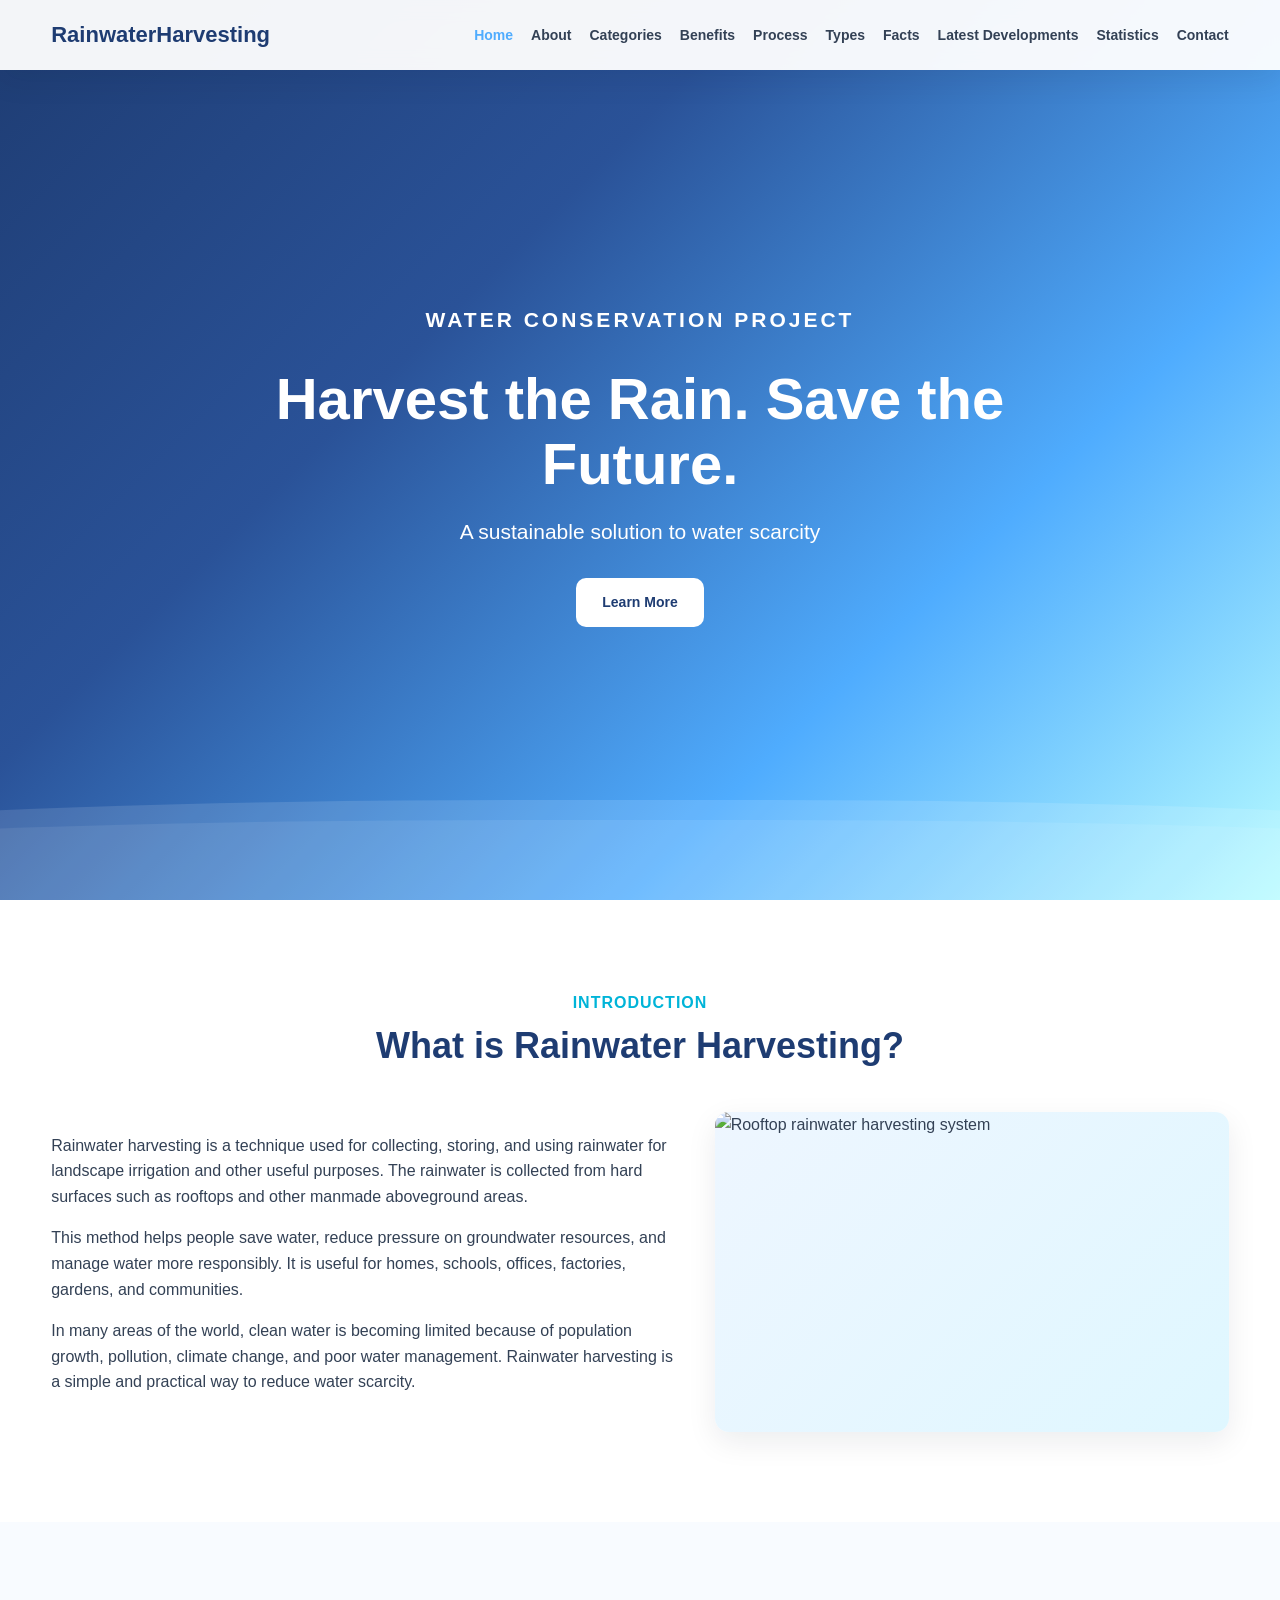
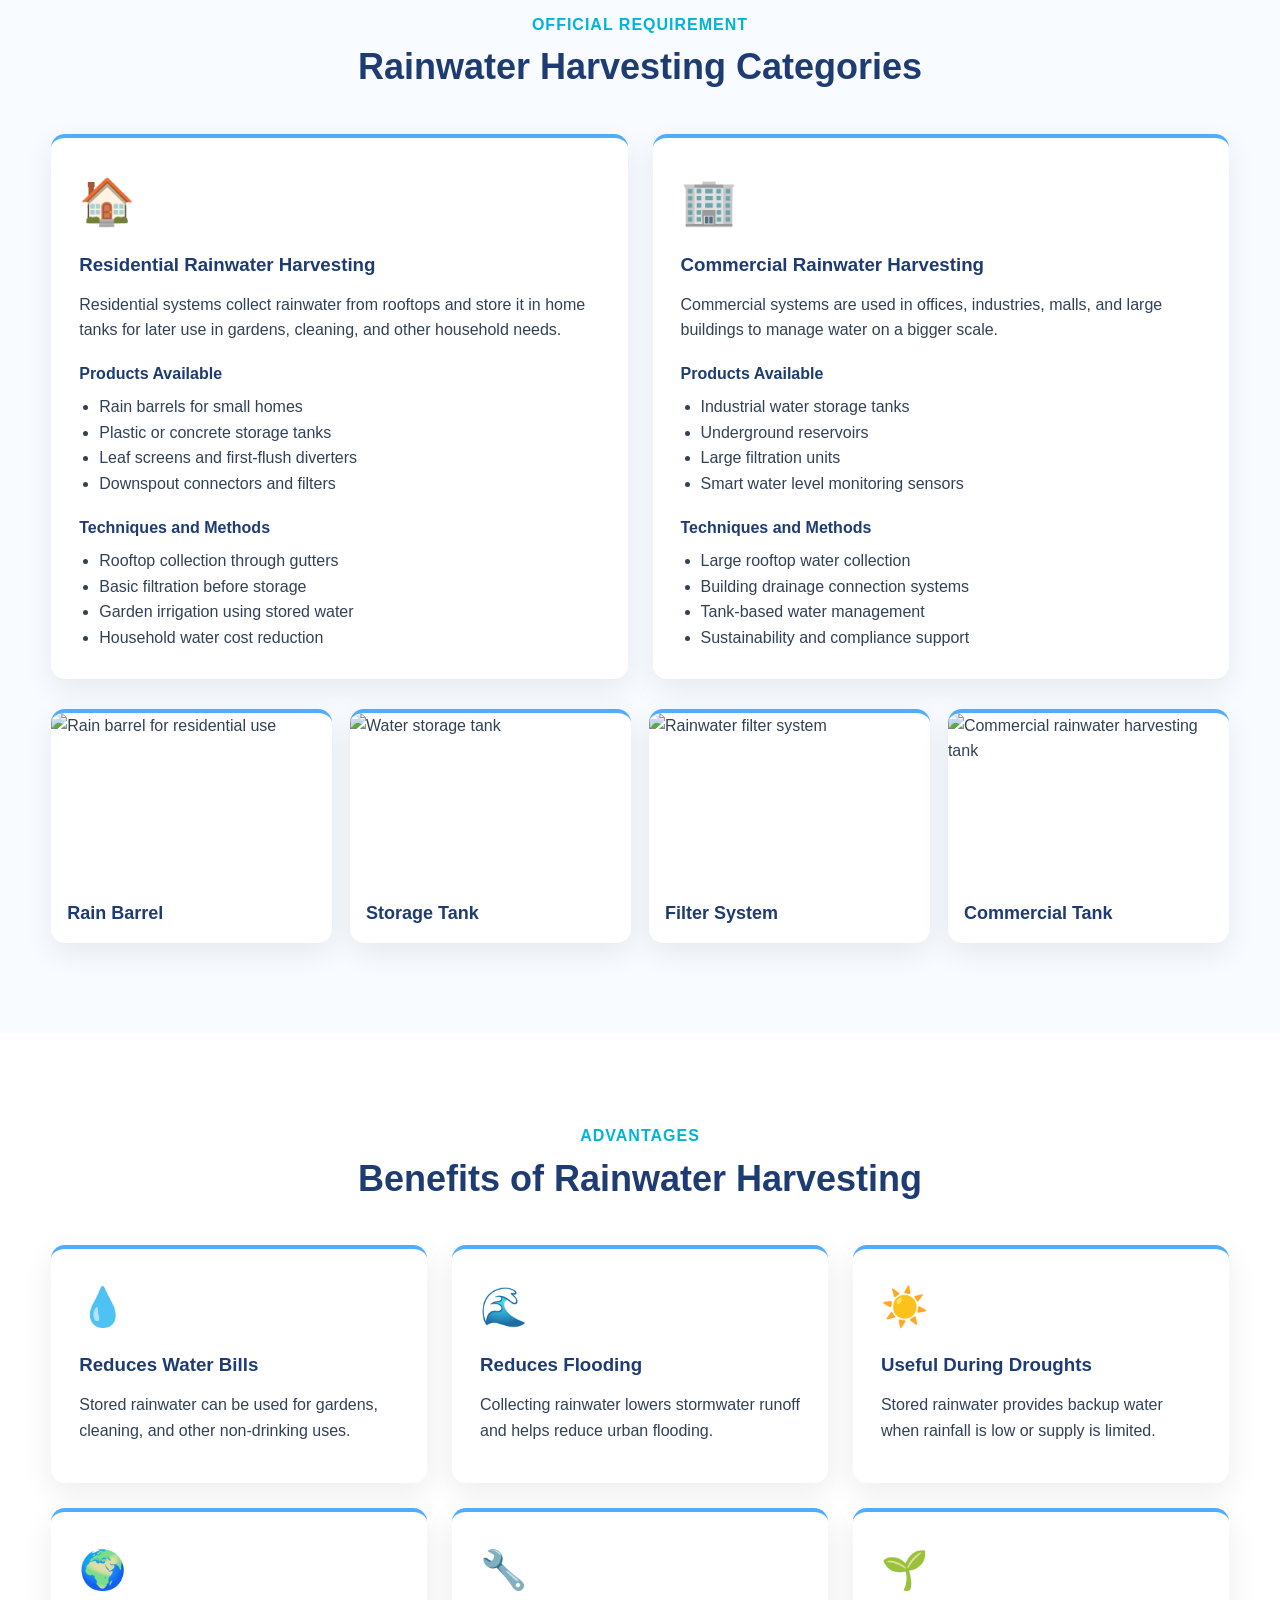
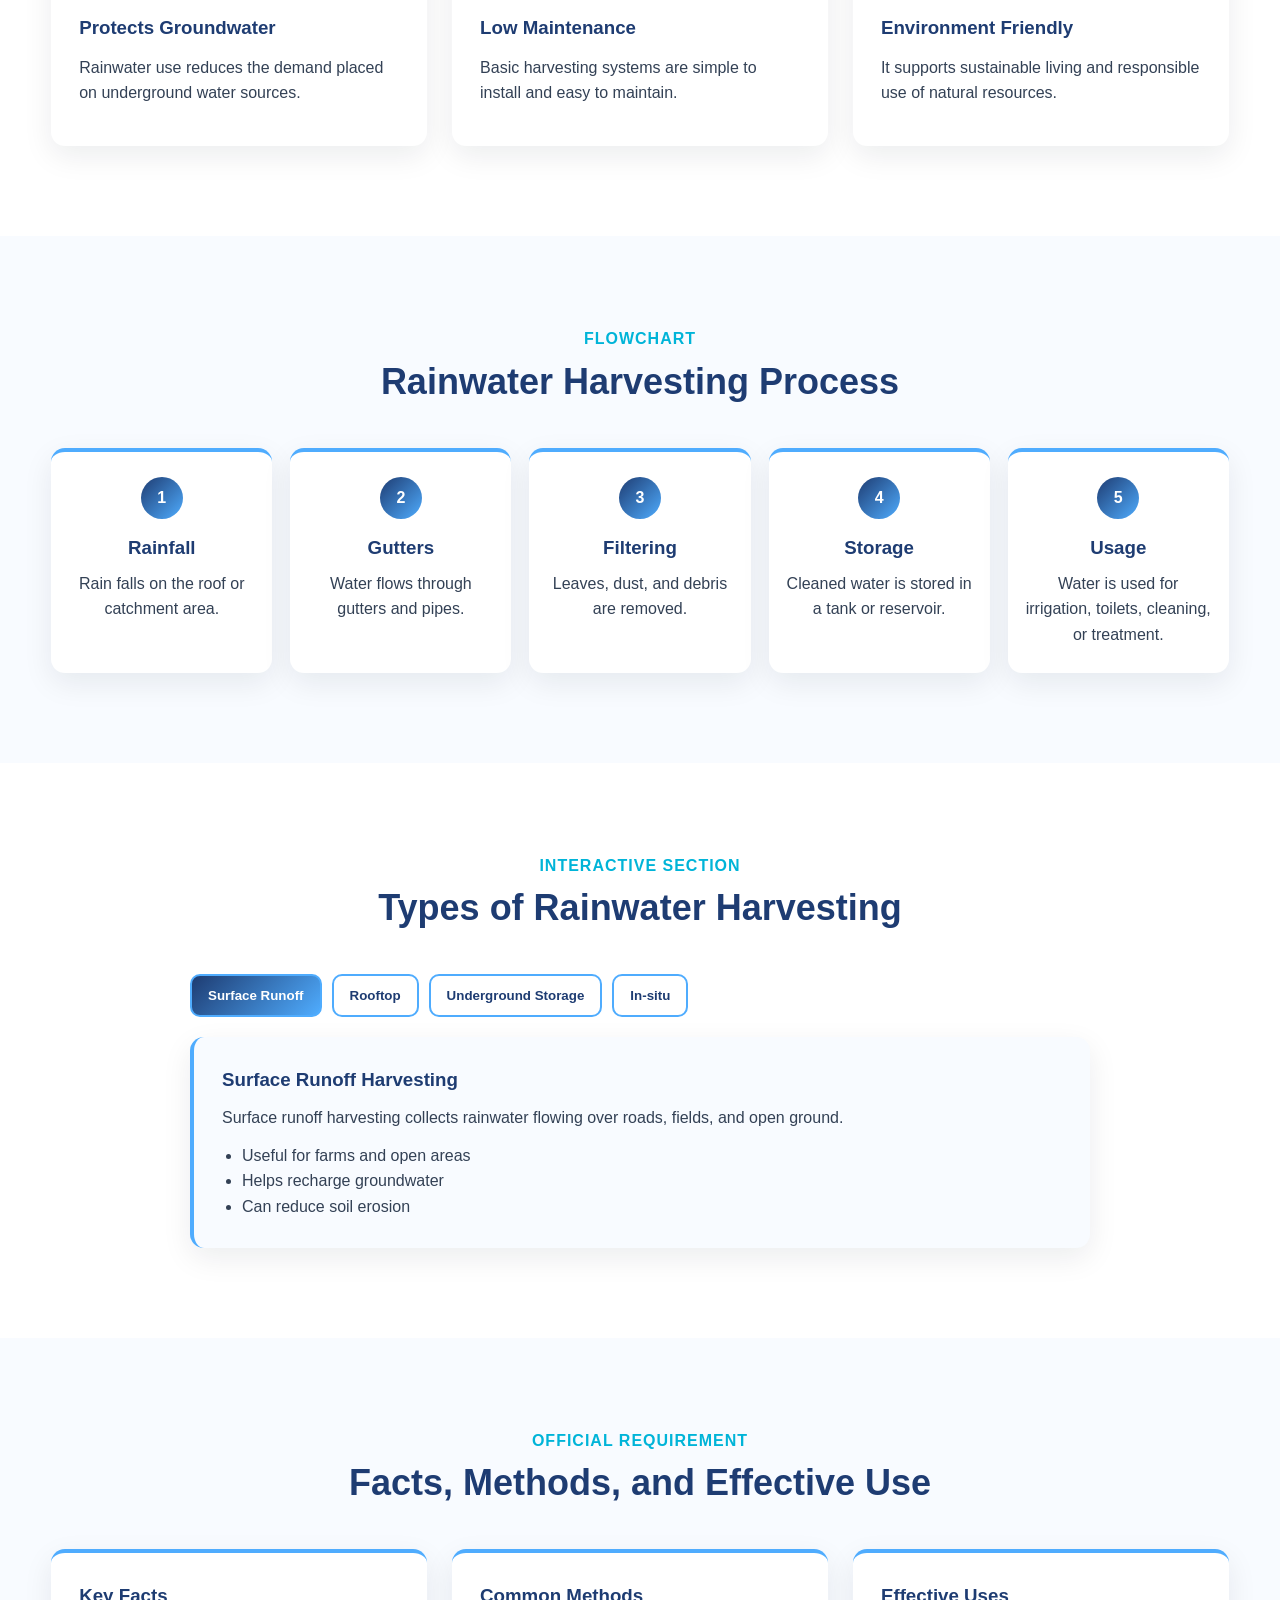
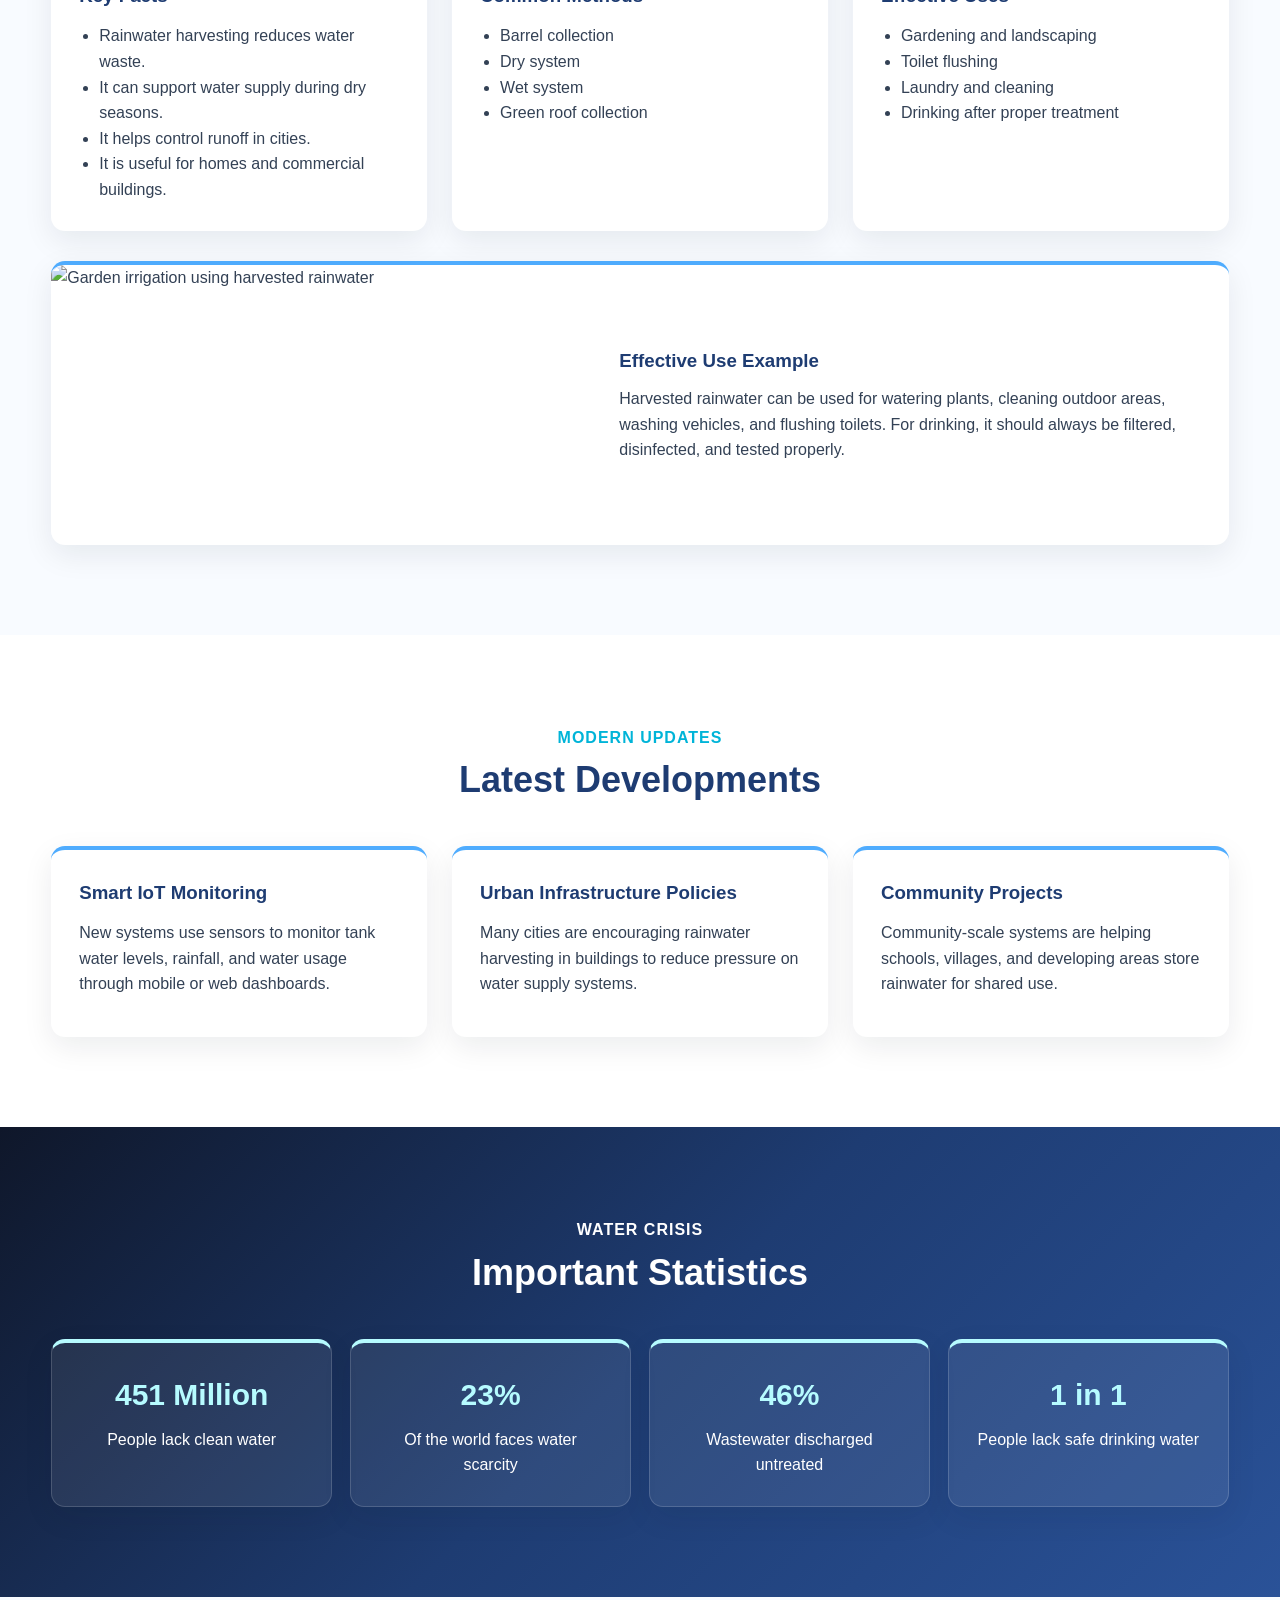
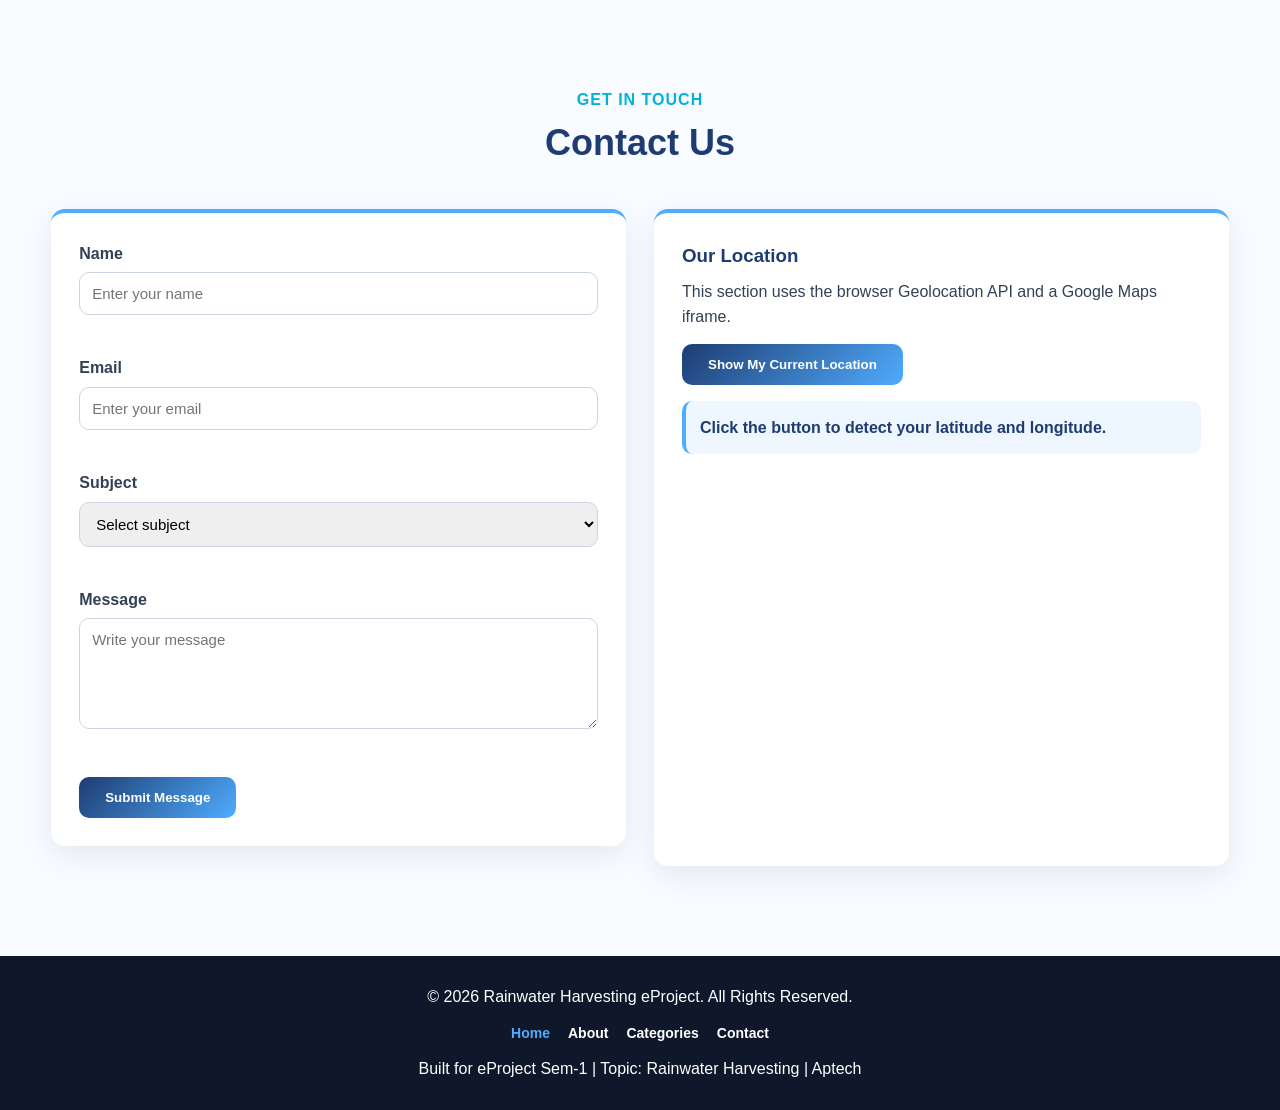
==== index.html @ 81d1aa8f "Initial eProject submission" ====
<!DOCTYPE html>
<html lang="en">
<head>
    <meta charset="UTF-8">
    <meta name="viewport" content="width=device-width, initial-scale=1.0">
    <title>Rainwater Harvesting eProject</title>
    <link rel="stylesheet" href="styles.css">
</head>
<body>

    <!-- Navigation Bar -->
    <header class="header">
        <nav class="navbar">
            <a href="#home" class="logo">RainwaterHarvesting</a>

            <button class="hamburger" id="hamburger" aria-label="Open navigation menu">
                ☰
            </button>

            <ul class="nav-links" id="navLinks">
                <li><a href="#home" class="nav-link active">Home</a></li>
                <li><a href="#about" class="nav-link">About</a></li>
                <li><a href="#categories" class="nav-link">Categories</a></li>
                <li><a href="#benefits" class="nav-link">Benefits</a></li>
                <li><a href="#process" class="nav-link">Process</a></li>
                <li><a href="#types" class="nav-link">Types</a></li>
                <li><a href="#facts" class="nav-link">Facts</a></li>
                <li><a href="#developments" class="nav-link">Latest Developments</a></li>
                <li><a href="#statistics" class="nav-link">Statistics</a></li>
                <li><a href="#contact" class="nav-link">Contact</a></li>
            </ul>
        </nav>
    </header>

    <!-- Hero Section -->
    <section class="hero section" id="home">
        <div class="hero-content">
            <p class="hero-tagline">Water Conservation Project</p>
            <h1>Harvest the Rain. Save the Future.</h1>
            <p>A sustainable solution to water scarcity</p>
            <a href="#about" class="btn primary-btn nav-link">Learn More</a>
        </div>
    </section>

    <!-- About Section -->
    <section class="about section" id="about">
        <div class="container">
            <div class="section-heading">
                <p class="small-title">Introduction</p>
                <h2>What is Rainwater Harvesting?</h2>
            </div>

            <div class="two-column">
                <div class="text-content">
                    <p>
                        Rainwater harvesting is a technique used for collecting, storing, and using rainwater
                        for landscape irrigation and other useful purposes. The rainwater is collected from
                        hard surfaces such as rooftops and other manmade aboveground areas.
                    </p>

                    <p>
                        This method helps people save water, reduce pressure on groundwater resources, and
                        manage water more responsibly. It is useful for homes, schools, offices, factories,
                        gardens, and communities.
                    </p>

                    <p>
                        In many areas of the world, clean water is becoming limited because of population
                        growth, pollution, climate change, and poor water management. Rainwater harvesting
                        is a simple and practical way to reduce water scarcity.
                    </p>
                </div>

                <div class="image-box">
                    <img src="images/rooftop-harvesting.jpg" alt="Rooftop rainwater harvesting system">
                </div>
            </div>
        </div>
    </section>

    <!-- Categories Section -->
    <section class="categories section" id="categories">
        <div class="container">
            <div class="section-heading">
                <p class="small-title">Official Requirement</p>
                <h2>Rainwater Harvesting Categories</h2>
            </div>

            <div class="card-grid two-card-grid">
                <article class="info-card">
                    <div class="card-icon">🏠</div>
                    <h3>Residential Rainwater Harvesting</h3>
                    <p>
                        Residential systems collect rainwater from rooftops and store it in home tanks
                        for later use in gardens, cleaning, and other household needs.
                    </p>

                    <h4>Products Available</h4>
                    <ul>
                        <li>Rain barrels for small homes</li>
                        <li>Plastic or concrete storage tanks</li>
                        <li>Leaf screens and first-flush diverters</li>
                        <li>Downspout connectors and filters</li>
                    </ul>

                    <h4>Techniques and Methods</h4>
                    <ul>
                        <li>Rooftop collection through gutters</li>
                        <li>Basic filtration before storage</li>
                        <li>Garden irrigation using stored water</li>
                        <li>Household water cost reduction</li>
                    </ul>
                </article>

                <article class="info-card">
                    <div class="card-icon">🏢</div>
                    <h3>Commercial Rainwater Harvesting</h3>
                    <p>
                        Commercial systems are used in offices, industries, malls, and large buildings
                        to manage water on a bigger scale.
                    </p>

                    <h4>Products Available</h4>
                    <ul>
                        <li>Industrial water storage tanks</li>
                        <li>Underground reservoirs</li>
                        <li>Large filtration units</li>
                        <li>Smart water level monitoring sensors</li>
                    </ul>

                    <h4>Techniques and Methods</h4>
                    <ul>
                        <li>Large rooftop water collection</li>
                        <li>Building drainage connection systems</li>
                        <li>Tank-based water management</li>
                        <li>Sustainability and compliance support</li>
                    </ul>
                </article>
            </div>

            <div class="image-gallery">
                <div class="gallery-card">
                    <img src="images/rain-barrel.jpg" alt="Rain barrel for residential use">
                    <h3>Rain Barrel</h3>
                </div>

                <div class="gallery-card">
                    <img src="images/storage-tank.jpg" alt="Water storage tank">
                    <h3>Storage Tank</h3>
                </div>

                <div class="gallery-card">
                    <img src="images/filter-system.jpg" alt="Rainwater filter system">
                    <h3>Filter System</h3>
                </div>

                <div class="gallery-card">
                    <img src="images/commercial-tank.jpg" alt="Commercial rainwater harvesting tank">
                    <h3>Commercial Tank</h3>
                </div>
            </div>
        </div>
    </section>

    <!-- Benefits Section -->
    <section class="benefits section" id="benefits">
        <div class="container">
            <div class="section-heading">
                <p class="small-title">Advantages</p>
                <h2>Benefits of Rainwater Harvesting</h2>
            </div>

            <div class="card-grid benefit-grid">
                <article class="benefit-card">
                    <span>💧</span>
                    <h3>Reduces Water Bills</h3>
                    <p>Stored rainwater can be used for gardens, cleaning, and other non-drinking uses.</p>
                </article>

                <article class="benefit-card">
                    <span>🌊</span>
                    <h3>Reduces Flooding</h3>
                    <p>Collecting rainwater lowers stormwater runoff and helps reduce urban flooding.</p>
                </article>

                <article class="benefit-card">
                    <span>☀️</span>
                    <h3>Useful During Droughts</h3>
                    <p>Stored rainwater provides backup water when rainfall is low or supply is limited.</p>
                </article>

                <article class="benefit-card">
                    <span>🌍</span>
                    <h3>Protects Groundwater</h3>
                    <p>Rainwater use reduces the demand placed on underground water sources.</p>
                </article>

                <article class="benefit-card">
                    <span>🔧</span>
                    <h3>Low Maintenance</h3>
                    <p>Basic harvesting systems are simple to install and easy to maintain.</p>
                </article>

                <article class="benefit-card">
                    <span>🌱</span>
                    <h3>Environment Friendly</h3>
                    <p>It supports sustainable living and responsible use of natural resources.</p>
                </article>
            </div>
        </div>
    </section>

    <!-- Process Section -->
    <section class="process section" id="process">
        <div class="container">
            <div class="section-heading">
                <p class="small-title">Flowchart</p>
                <h2>Rainwater Harvesting Process</h2>
            </div>

            <div class="process-flow">
                <div class="process-step">
                    <span>1</span>
                    <h3>Rainfall</h3>
                    <p>Rain falls on the roof or catchment area.</p>
                </div>

                <div class="process-step">
                    <span>2</span>
                    <h3>Gutters</h3>
                    <p>Water flows through gutters and pipes.</p>
                </div>

                <div class="process-step">
                    <span>3</span>
                    <h3>Filtering</h3>
                    <p>Leaves, dust, and debris are removed.</p>
                </div>

                <div class="process-step">
                    <span>4</span>
                    <h3>Storage</h3>
                    <p>Cleaned water is stored in a tank or reservoir.</p>
                </div>

                <div class="process-step">
                    <span>5</span>
                    <h3>Usage</h3>
                    <p>Water is used for irrigation, toilets, cleaning, or treatment.</p>
                </div>
            </div>
        </div>
    </section>

    <!-- Types Section -->
    <section class="types section" id="types">
        <div class="container">
            <div class="section-heading">
                <p class="small-title">Interactive Section</p>
                <h2>Types of Rainwater Harvesting</h2>
            </div>

            <div class="tabs">
                <div class="tab-buttons">
                    <button class="tab-btn active" data-tab="surface">Surface Runoff</button>
                    <button class="tab-btn" data-tab="rooftop">Rooftop</button>
                    <button class="tab-btn" data-tab="underground">Underground Storage</button>
                    <button class="tab-btn" data-tab="insitu">In-situ</button>
                </div>

                <div class="tab-content active" id="surface">
                    <h3>Surface Runoff Harvesting</h3>
                    <p>Surface runoff harvesting collects rainwater flowing over roads, fields, and open ground.</p>
                    <ul>
                        <li>Useful for farms and open areas</li>
                        <li>Helps recharge groundwater</li>
                        <li>Can reduce soil erosion</li>
                    </ul>
                </div>

                <div class="tab-content" id="rooftop">
                    <h3>Rooftop Rainwater Harvesting</h3>
                    <p>Rooftop harvesting collects water from roofs and sends it through pipes into tanks.</p>
                    <ul>
                        <li>Best for homes and buildings</li>
                        <li>Simple and affordable setup</li>
                        <li>Can be used for gardens and cleaning</li>
                    </ul>
                </div>

                <div class="tab-content" id="underground">
                    <h3>Underground Storage Systems</h3>
                    <p>Underground tanks store collected rainwater below the ground to save space.</p>
                    <ul>
                        <li>Good for large storage needs</li>
                        <li>Keeps water cooler</li>
                        <li>Protects tanks from sunlight</li>
                    </ul>
                </div>

                <div class="tab-content" id="insitu">
                    <h3>In-situ Rainwater Harvesting</h3>
                    <p>In-situ harvesting stores rainwater directly in the soil where it falls.</p>
                    <ul>
                        <li>Useful for agriculture</li>
                        <li>Improves soil moisture</li>
                        <li>Supports crop growth</li>
                    </ul>
                </div>
            </div>
        </div>
    </section>

    <!-- Facts and Methods Section -->
    <section class="facts section" id="facts">
        <div class="container">
            <div class="section-heading">
                <p class="small-title">Official Requirement</p>
                <h2>Facts, Methods, and Effective Use</h2>
            </div>

            <div class="three-column">
                <article class="info-card">
                    <h3>Key Facts</h3>
                    <ul>
                        <li>Rainwater harvesting reduces water waste.</li>
                        <li>It can support water supply during dry seasons.</li>
                        <li>It helps control runoff in cities.</li>
                        <li>It is useful for homes and commercial buildings.</li>
                    </ul>
                </article>

                <article class="info-card">
                    <h3>Common Methods</h3>
                    <ul>
                        <li>Barrel collection</li>
                        <li>Dry system</li>
                        <li>Wet system</li>
                        <li>Green roof collection</li>
                    </ul>
                </article>

                <article class="info-card">
                    <h3>Effective Uses</h3>
                    <ul>
                        <li>Gardening and landscaping</li>
                        <li>Toilet flushing</li>
                        <li>Laundry and cleaning</li>
                        <li>Drinking after proper treatment</li>
                    </ul>
                </article>
            </div>

            <div class="wide-image-card">
                <img src="images/garden-irrigation.jpg" alt="Garden irrigation using harvested rainwater">
                <div>
                    <h3>Effective Use Example</h3>
                    <p>
                        Harvested rainwater can be used for watering plants, cleaning outdoor areas,
                        washing vehicles, and flushing toilets. For drinking, it should always be filtered,
                        disinfected, and tested properly.
                    </p>
                </div>
            </div>
        </div>
    </section>

    <!-- Latest Developments Section -->
    <section class="developments section" id="developments">
        <div class="container">
            <div class="section-heading">
                <p class="small-title">Modern Updates</p>
                <h2>Latest Developments</h2>
            </div>

            <div class="card-grid three-card-grid">
                <article class="development-card">
                    <h3>Smart IoT Monitoring</h3>
                    <p>
                        New systems use sensors to monitor tank water levels, rainfall, and water usage
                        through mobile or web dashboards.
                    </p>
                </article>

                <article class="development-card">
                    <h3>Urban Infrastructure Policies</h3>
                    <p>
                        Many cities are encouraging rainwater harvesting in buildings to reduce pressure
                        on water supply systems.
                    </p>
                </article>

                <article class="development-card">
                    <h3>Community Projects</h3>
                    <p>
                        Community-scale systems are helping schools, villages, and developing areas store
                        rainwater for shared use.
                    </p>
                </article>
            </div>
        </div>
    </section>

    <!-- Statistics Section -->
    <section class="statistics section" id="statistics">
        <div class="container">
            <div class="section-heading light-heading">
                <p class="small-title">Water Crisis</p>
                <h2>Important Statistics</h2>
            </div>

            <div class="stats-grid">
                <div class="stat-box">
                    <h3><span class="counter" data-target="785">0</span> Million</h3>
                    <p>People lack clean water</p>
                </div>

                <div class="stat-box">
                    <h3><span class="counter" data-target="40">0</span>%</h3>
                    <p>Of the world faces water scarcity</p>
                </div>

                <div class="stat-box">
                    <h3><span class="counter" data-target="80">0</span>%</h3>
                    <p>Wastewater discharged untreated</p>
                </div>

                <div class="stat-box">
                    <h3>1 in <span class="counter" data-target="3">0</span></h3>
                    <p>People lack safe drinking water</p>
                </div>
            </div>
        </div>
    </section>

    <!-- Contact and Geolocation Section -->
    <section class="contact section" id="contact">
        <div class="container">
            <div class="section-heading">
                <p class="small-title">Get in Touch</p>
                <h2>Contact Us</h2>
            </div>

            <div class="contact-layout">
                <div class="contact-form-box">
                    <form id="contactForm" novalidate>
                        <div class="form-group">
                            <label for="name">Name</label>
                            <input type="text" id="name" name="name" placeholder="Enter your name">
                            <small class="error-message" id="nameError"></small>
                        </div>

                        <div class="form-group">
                            <label for="email">Email</label>
                            <input type="email" id="email" name="email" placeholder="Enter your email">
                            <small class="error-message" id="emailError"></small>
                        </div>

                        <div class="form-group">
                            <label for="subject">Subject</label>
                            <select id="subject" name="subject">
                                <option value="">Select subject</option>
                                <option value="General Query">General Query</option>
                                <option value="Technical Query">Technical Query</option>
                                <option value="Project Collaboration">Project Collaboration</option>
                            </select>
                            <small class="error-message" id="subjectError"></small>
                        </div>

                        <div class="form-group">
                            <label for="message">Message</label>
                            <textarea id="message" name="message" rows="5" placeholder="Write your message"></textarea>
                            <small class="error-message" id="messageError"></small>
                        </div>

                        <button type="submit" class="btn primary-btn form-btn">Submit Message</button>
                    </form>

                    <div class="success-message" id="successMessage">
                        Thank you! We will get back to you shortly.
                    </div>
                </div>

                <div class="map-box">
                    <h3>Our Location</h3>
                    <p>This section uses the browser Geolocation API and a Google Maps iframe.</p>

                    <button class="btn location-btn" id="locationBtn" type="button">
                        Show My Current Location
                    </button>

                    <div class="location-result" id="locationResult">
                        Click the button to detect your latitude and longitude.
                    </div>

                    <iframe
                        title="Our Location Map"
                        src="https://www.google.com/maps?q=Aptech%20Learning%20Karachi&output=embed"
                        loading="lazy">
                    </iframe>
                </div>
            </div>
        </div>
    </section>

    <!-- Footer -->
    <footer class="footer">
        <div class="container footer-content">
            <p>&copy; 2026 Rainwater Harvesting eProject. All Rights Reserved.</p>

            <div class="footer-links">
                <a href="#home" class="nav-link">Home</a>
                <a href="#about" class="nav-link">About</a>
                <a href="#categories" class="nav-link">Categories</a>
                <a href="#contact" class="nav-link">Contact</a>
            </div>

            <p>Built for eProject Sem-1 | Topic: Rainwater Harvesting | Aptech</p>
        </div>
    </footer>

    <script src="script.js"></script>
</body>
</html>
---- styles.css ----
:root {
    --primary: #1e3c72;
    --secondary: #4facfe;
    --accent: #00b4d8;
    --dark: #0f172a;
    --light: #f8fbff;
    --text: #334155;
    --white: #ffffff;
    --font: 'Segoe UI', Arial, sans-serif;
    --radius: 10px;
    --shadow: 0 10px 30px rgba(15, 23, 42, 0.08);
}

* {
    margin: 0;
    padding: 0;
    box-sizing: border-box;
}

html {
    scroll-behavior: smooth;
}

body {
    font-family: var(--font);
    color: var(--text);
    line-height: 1.6;
    background-color: var(--white);
}

a {
    text-decoration: none;
}

ul {
    padding-left: 20px;
}

img {
    max-width: 100%;
    display: block;
}

/* Navigation Bar */
.header {
    width: 100%;
    background-color: rgba(255, 255, 255, 0.95);
    backdrop-filter: blur(10px);
    box-shadow: var(--shadow);
    position: fixed;
    top: 0;
    left: 0;
    z-index: 1000;
}

.navbar {
    width: 92%;
    max-width: 1200px;
    min-height: 70px;
    margin: auto;
    display: flex;
    justify-content: space-between;
    align-items: center;
}

.logo {
    color: var(--primary);
    font-size: 22px;
    font-weight: 800;
}

.nav-links {
    display: flex;
    align-items: center;
    gap: 18px;
    list-style: none;
    padding-left: 0;
}

.nav-link {
    color: var(--text);
    font-size: 14px;
    font-weight: 600;
    transition: color 0.3s ease;
}

.nav-link:hover,
.nav-link.active {
    color: var(--secondary);
}

.hamburger {
    display: none;
    background: none;
    border: none;
    color: var(--primary);
    font-size: 28px;
    cursor: pointer;
}

/* Reusable Layout */
.section {
    padding: 90px 0;
}

.container {
    width: 92%;
    max-width: 1200px;
    margin: auto;
}

.section-heading {
    text-align: center;
    margin-bottom: 45px;
}

.small-title {
    color: var(--accent);
    font-weight: 800;
    text-transform: uppercase;
    letter-spacing: 1px;
    margin-bottom: 8px;
}

.section-heading h2 {
    color: var(--primary);
    font-size: 36px;
    line-height: 1.2;
}

.light-heading h2,
.light-heading .small-title {
    color: var(--white);
}

.btn {
    display: inline-block;
    border: none;
    border-radius: var(--radius);
    padding: 13px 26px;
    font-weight: 800;
    cursor: pointer;
    transition: transform 0.3s ease, background-color 0.3s ease;
}

.primary-btn {
    background: var(--white);
    color: var(--primary);
}

.primary-btn:hover {
    background: #eef6ff;
    transform: translateY(-3px);
}

/* Hero Section */
.hero {
    min-height: 100vh;
    padding-top: 120px;
    background:
        linear-gradient(
            135deg,
            #1e3c72 0%,
            #2a5298 35%,
            #4facfe 70%,
            #b6fbff 100%
        );
    display: flex;
    justify-content: center;
    align-items: center;
    text-align: center;
    color: var(--white);
    position: relative;
    overflow: hidden;
}

.hero::before {
    content: "";
    position: absolute;
    width: 200%;
    height: 220px;
    background: rgba(255, 255, 255, 0.12);
    border-radius: 45%;
    bottom: -120px;
    left: -50%;
    animation: waveMove 14s linear infinite;
}

.hero::after {
    content: "";
    position: absolute;
    width: 200%;
    height: 180px;
    background: rgba(255, 255, 255, 0.08);
    border-radius: 45%;
    bottom: -100px;
    left: -50%;
    animation: waveMove 20s linear infinite reverse;
}

.hero-content {
    width: 92%;
    max-width: 820px;
    position: relative;
    z-index: 2;
}

.hero-tagline {
    text-transform: uppercase;
    letter-spacing: 3px;
    font-weight: 800;
    margin-bottom: 14px;
}

.hero h1 {
    font-size: 58px;
    line-height: 1.12;
    margin-bottom: 18px;
}

.hero p {
    font-size: 21px;
    margin-bottom: 30px;
}

@keyframes waveMove {
    from {
        transform: translateX(0);
    }

    to {
        transform: translateX(-25%);
    }
}

/* About Section */
.about {
    background-color: var(--white);
}

.two-column {
    display: grid;
    grid-template-columns: 1.1fr 0.9fr;
    gap: 35px;
    align-items: center;
}

.text-content p {
    margin-bottom: 16px;
}

.image-box {
    min-height: 320px;
    border-radius: 14px;
    background: linear-gradient(135deg, #eef6ff, #dff7ff);
    box-shadow: var(--shadow);
    overflow: hidden;
}

.image-box img {
    width: 100%;
    height: 100%;
    min-height: 320px;
    object-fit: cover;
}

/* Categories Section */
.categories {
    background-color: var(--light);
}

.card-grid {
    display: grid;
    gap: 25px;
}

.two-card-grid {
    grid-template-columns: repeat(2, 1fr);
}

.three-card-grid {
    grid-template-columns: repeat(3, 1fr);
}

.info-card,
.benefit-card,
.development-card,
.stat-box {
    background: var(--white);
    border-radius: 14px;
    box-shadow: var(--shadow);
    padding: 28px;
    border-top: 4px solid var(--secondary);
    transition: transform 0.3s ease, box-shadow 0.3s ease;
}

.info-card:hover,
.benefit-card:hover,
.development-card:hover {
    transform: translateY(-6px);
    box-shadow: 0 15px 35px rgba(15, 23, 42, 0.14);
}

.card-icon {
    font-size: 45px;
    margin-bottom: 12px;
}

.info-card h3,
.benefit-card h3,
.development-card h3 {
    color: var(--primary);
    margin-bottom: 12px;
}

.info-card h4 {
    color: var(--primary);
    margin-top: 18px;
    margin-bottom: 8px;
}

.info-card p,
.benefit-card p,
.development-card p {
    margin-bottom: 12px;
}

/* Image Gallery */
.image-gallery {
    display: grid;
    grid-template-columns: repeat(4, 1fr);
    gap: 18px;
    margin-top: 30px;
}

.gallery-card {
    background: var(--white);
    border-radius: 14px;
    box-shadow: var(--shadow);
    overflow: hidden;
    border-top: 4px solid var(--secondary);
}

.gallery-card img {
    width: 100%;
    height: 170px;
    object-fit: cover;
}

.gallery-card h3 {
    color: var(--primary);
    font-size: 18px;
    padding: 16px;
}

/* Benefits Section */
.benefits {
    background-color: var(--white);
}

.benefit-grid {
    grid-template-columns: repeat(3, 1fr);
}

.benefit-card span {
    font-size: 38px;
    display: inline-block;
    margin-bottom: 12px;
}

/* Process Section */
.process {
    background-color: var(--light);
}

.process-flow {
    display: grid;
    grid-template-columns: repeat(5, 1fr);
    gap: 18px;
}

.process-step {
    background-color: var(--white);
    border-radius: 14px;
    box-shadow: var(--shadow);
    padding: 25px 18px;
    text-align: center;
    border-top: 4px solid var(--secondary);
}

.process-step span {
    width: 42px;
    height: 42px;
    margin: 0 auto 14px;
    border-radius: 50%;
    background: linear-gradient(135deg, var(--primary), var(--secondary));
    color: var(--white);
    font-weight: 800;
    display: flex;
    justify-content: center;
    align-items: center;
}

.process-step h3 {
    color: var(--primary);
    margin-bottom: 8px;
}

/* Types Section */
.types {
    background-color: var(--white);
}

.tabs {
    max-width: 900px;
    margin: auto;
}

.tab-buttons {
    display: flex;
    flex-wrap: wrap;
    gap: 10px;
    margin-bottom: 20px;
}

.tab-btn {
    border: 2px solid var(--secondary);
    border-radius: var(--radius);
    background-color: var(--white);
    color: var(--primary);
    padding: 12px 16px;
    font-weight: 800;
    cursor: pointer;
    transition: all 0.3s ease;
}

.tab-btn:hover,
.tab-btn.active {
    background: linear-gradient(135deg, var(--primary), var(--secondary));
    color: var(--white);
}

.tab-content {
    display: none;
    background-color: var(--light);
    border-radius: 14px;
    padding: 28px;
    box-shadow: var(--shadow);
    border-left: 4px solid var(--secondary);
}

.tab-content.active {
    display: block;
}

.tab-content h3 {
    color: var(--primary);
    margin-bottom: 10px;
}

.tab-content p {
    margin-bottom: 12px;
}

/* Facts Section */
.facts {
    background-color: var(--light);
}

.three-column {
    display: grid;
    grid-template-columns: repeat(3, 1fr);
    gap: 25px;
}

.wide-image-card {
    margin-top: 30px;
    display: grid;
    grid-template-columns: 0.9fr 1.1fr;
    gap: 24px;
    align-items: center;
    background: var(--white);
    border-radius: 14px;
    box-shadow: var(--shadow);
    overflow: hidden;
    border-top: 4px solid var(--secondary);
}

.wide-image-card img {
    width: 100%;
    height: 280px;
    object-fit: cover;
}

.wide-image-card div {
    padding: 25px;
}

.wide-image-card h3 {
    color: var(--primary);
    margin-bottom: 10px;
}

/* Latest Developments Section */
.developments {
    background-color: var(--white);
}

/* Statistics Section */
.statistics {
    background:
        linear-gradient(
            135deg,
            #0f172a,
            #1e3c72,
            #2a5298
        );
    color: var(--white);
}

.stats-grid {
    display: grid;
    grid-template-columns: repeat(4, 1fr);
    gap: 18px;
}

.stat-box {
    background-color: rgba(255, 255, 255, 0.08);
    color: var(--white);
    text-align: center;
    border: 1px solid rgba(255, 255, 255, 0.16);
    border-top: 4px solid #b6fbff;
}

.stat-box h3 {
    color: #b6fbff;
    font-size: 30px;
    margin-bottom: 8px;
}

/* Contact Section */
.contact {
    background-color: var(--light);
}

.contact-layout {
    display: grid;
    grid-template-columns: 1fr 1fr;
    gap: 28px;
    align-items: start;
}

.contact-form-box,
.map-box {
    background-color: var(--white);
    border-radius: 14px;
    box-shadow: var(--shadow);
    padding: 28px;
    border-top: 4px solid var(--secondary);
}

.form-group {
    margin-bottom: 18px;
}

label {
    display: block;
    font-weight: 800;
    margin-bottom: 6px;
}

input,
select,
textarea {
    width: 100%;
    border: 1px solid #cbd5e1;
    border-radius: var(--radius);
    padding: 12px;
    font-family: var(--font);
    font-size: 15px;
}

input:focus,
select:focus,
textarea:focus {
    outline: 2px solid rgba(79, 172, 254, 0.28);
    border-color: var(--secondary);
}

.error-message {
    color: #c0392b;
    display: block;
    min-height: 18px;
    margin-top: 4px;
    font-size: 13px;
}

.success-message {
    display: none;
    background-color: #eef6ff;
    color: var(--primary);
    border-radius: var(--radius);
    padding: 18px;
    font-weight: 800;
    text-align: center;
}

.form-btn,
.location-btn {
    background: linear-gradient(135deg, var(--primary), var(--secondary));
    color: var(--white);
}

.form-btn:hover,
.location-btn:hover {
    background: linear-gradient(135deg, #17315f, #3b96df);
    transform: translateY(-3px);
}

.location-result {
    background: #eef6ff;
    color: var(--primary);
    border-left: 4px solid var(--secondary);
    border-radius: var(--radius);
    padding: 14px;
    margin: 16px 0;
    font-weight: 700;
}

.map-box h3 {
    color: var(--primary);
    margin-bottom: 8px;
}

.map-box p {
    margin-bottom: 14px;
}

iframe {
    width: 100%;
    height: 360px;
    border: 0;
    border-radius: var(--radius);
}

/* Footer */
.footer {
    background-color: var(--dark);
    color: var(--white);
    text-align: center;
    padding: 28px 0;
}

.footer-content {
    display: grid;
    gap: 12px;
}

.footer-links {
    display: flex;
    justify-content: center;
    gap: 18px;
    flex-wrap: wrap;
}

.footer-links a {
    color: var(--white);
}

.footer-links a:hover {
    color: var(--secondary);
}

/* Tablet Responsive */
@media (max-width: 768px) {
    .hamburger {
        display: block;
    }

    .nav-links {
        width: 100%;
        background-color: var(--white);
        box-shadow: var(--shadow);
        position: absolute;
        top: 70px;
        left: 0;
        display: none;
        flex-direction: column;
        padding: 20px;
        gap: 14px;
    }

    .nav-links.show {
        display: flex;
    }

    .hero h1 {
        font-size: 42px;
    }

    .two-column,
    .two-card-grid,
    .three-column,
    .contact-layout,
    .wide-image-card {
        grid-template-columns: 1fr;
    }

    .benefit-grid,
    .three-card-grid,
    .stats-grid,
    .image-gallery {
        grid-template-columns: repeat(2, 1fr);
    }

    .process-flow {
        grid-template-columns: 1fr;
    }
}

/* Mobile Responsive */
@media (max-width: 480px) {
    .section {
        padding: 70px 0;
    }

    .logo {
        font-size: 18px;
    }

    .hero h1 {
        font-size: 34px;
    }

    .hero p {
        font-size: 17px;
    }

    .section-heading h2 {
        font-size: 28px;
    }

    .benefit-grid,
    .three-card-grid,
    .stats-grid,
    .image-gallery {
        grid-template-columns: 1fr;
    }

    .tab-buttons {
        flex-direction: column;
    }

    .tab-btn {
        width: 100%;
    }

    iframe {
        height: 280px;
    }
}
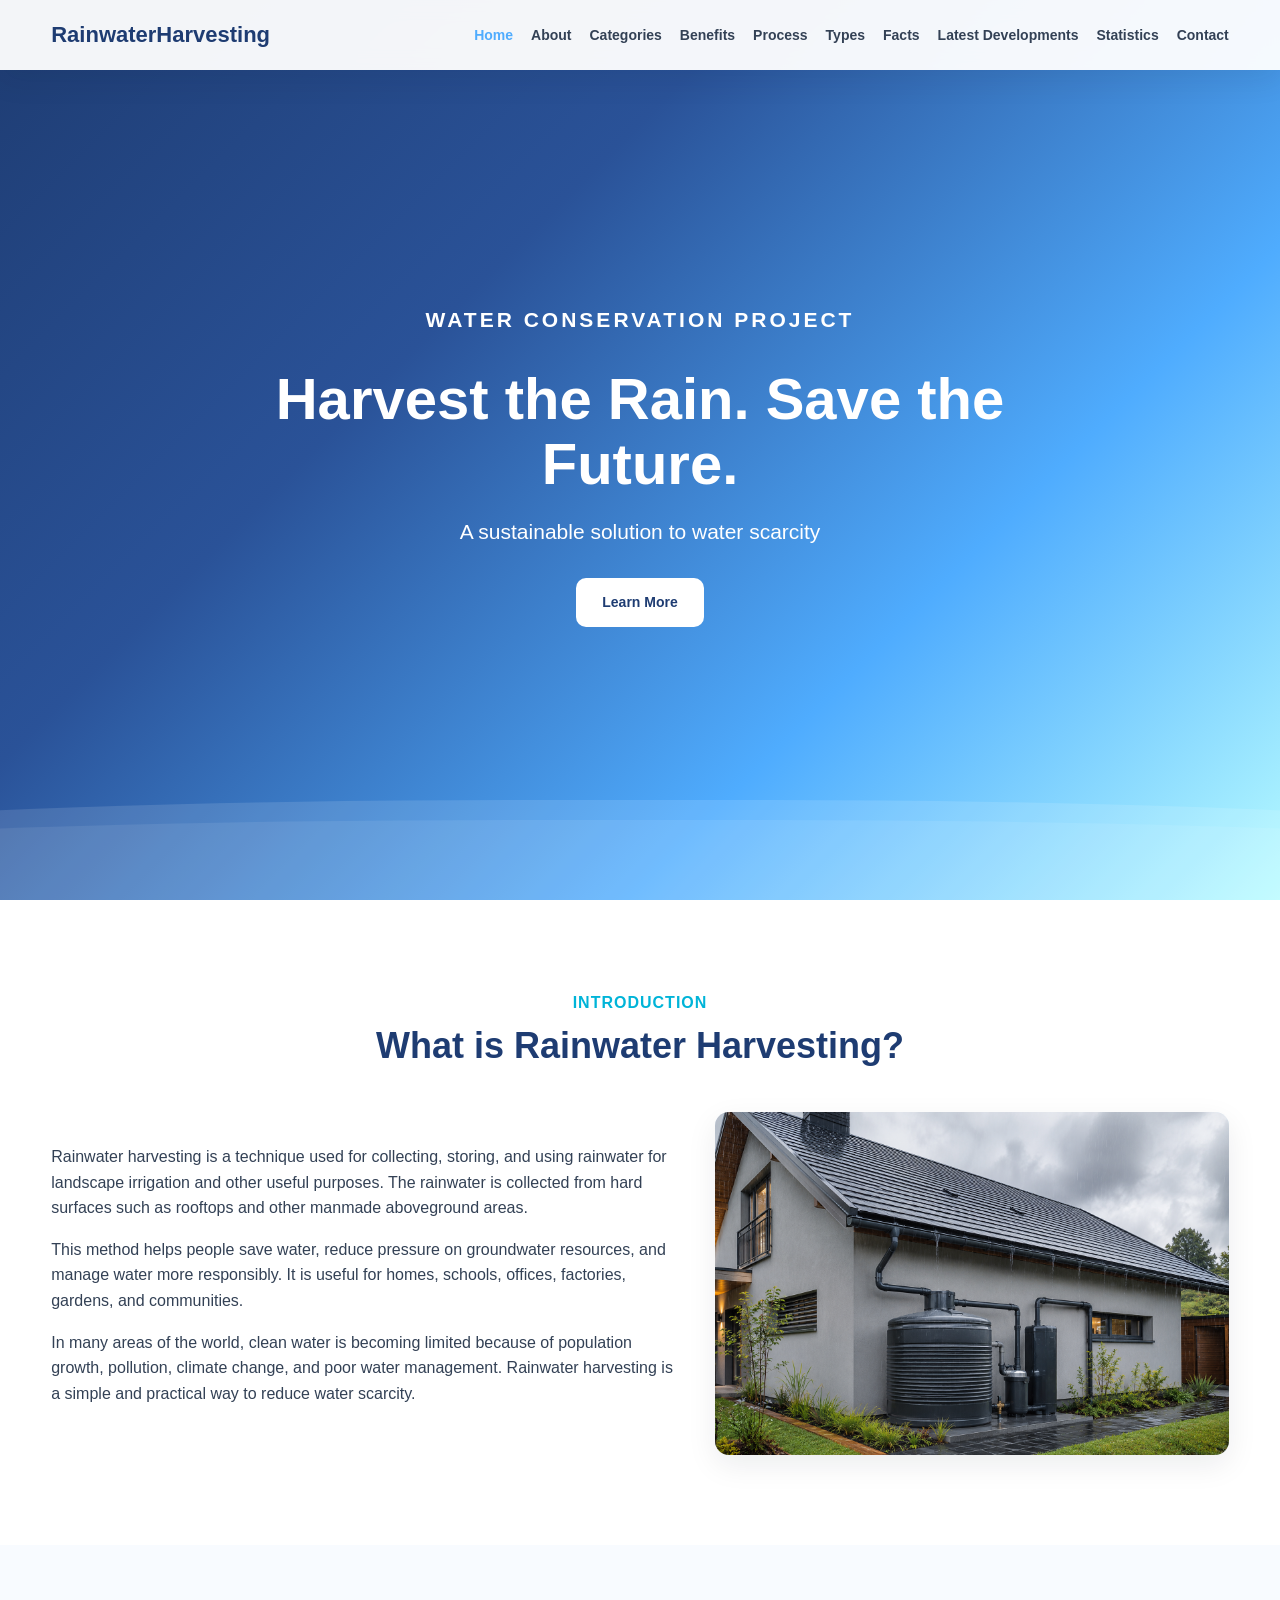
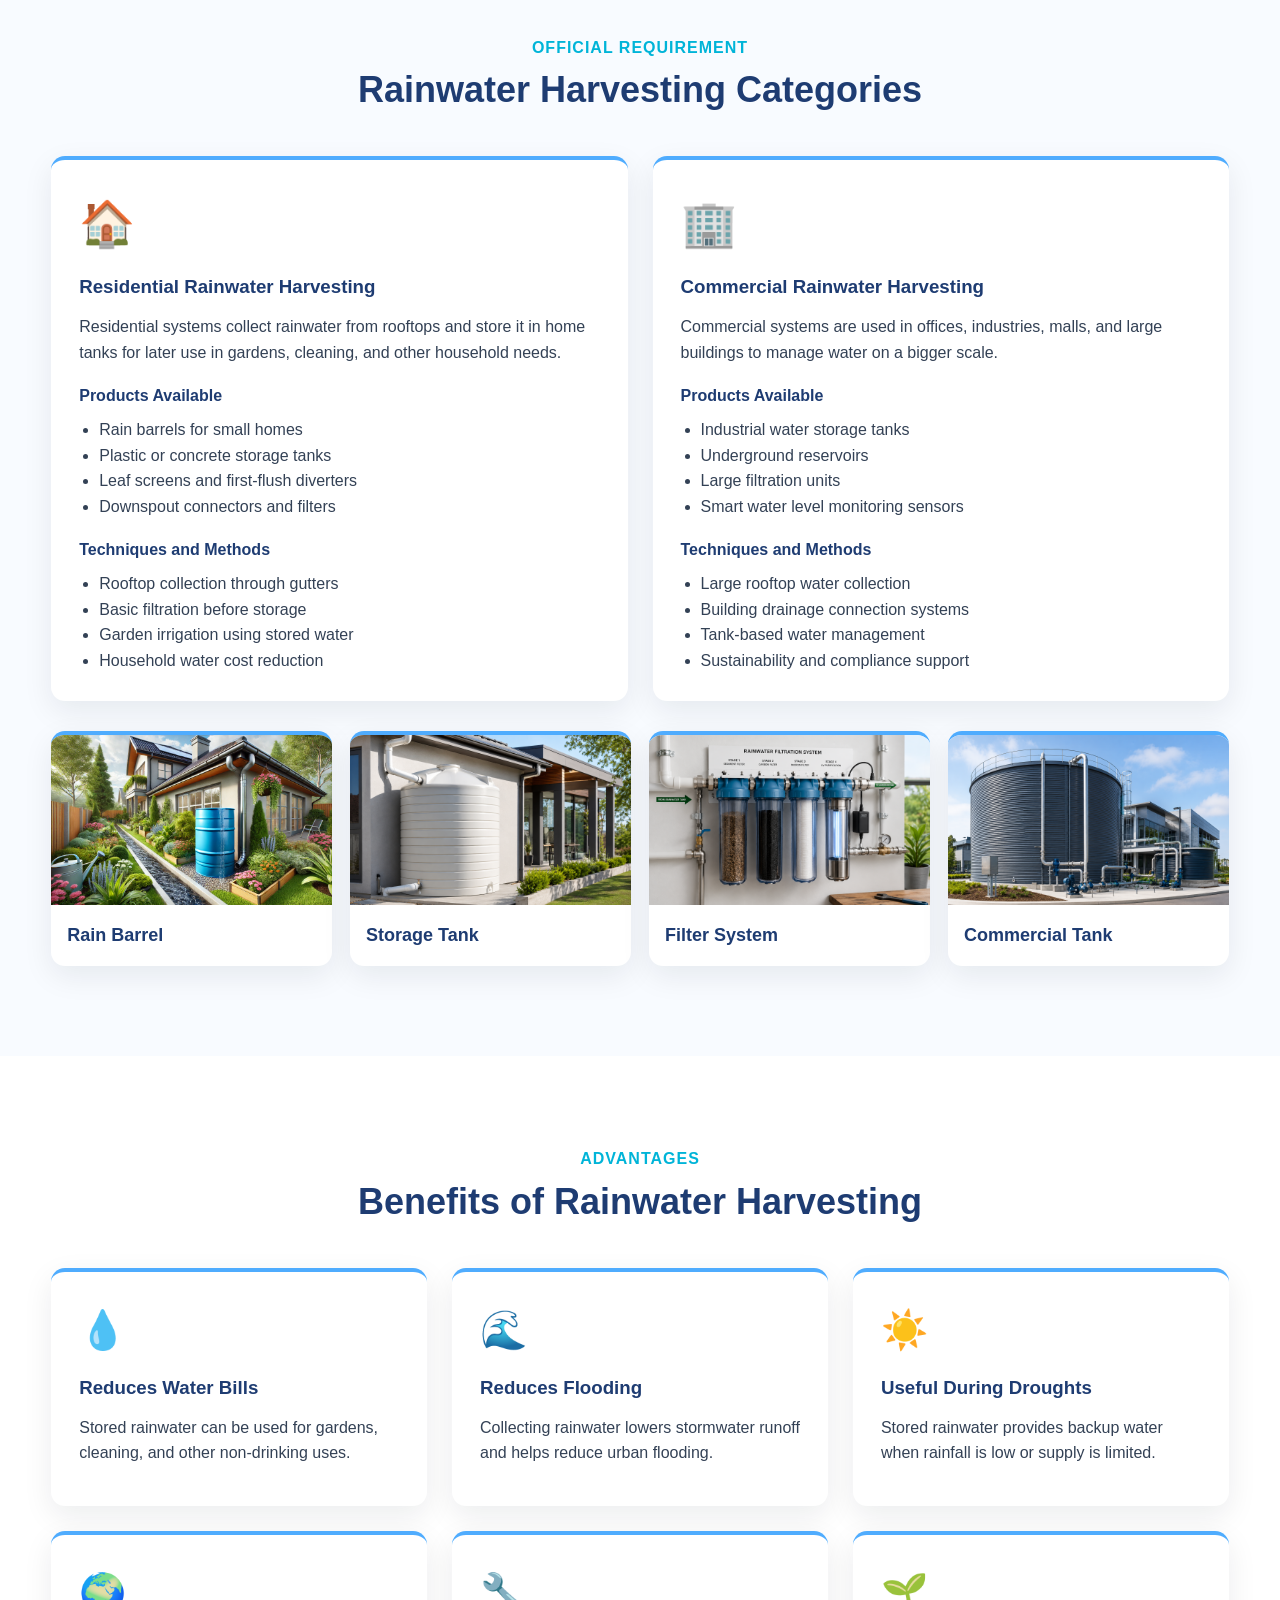
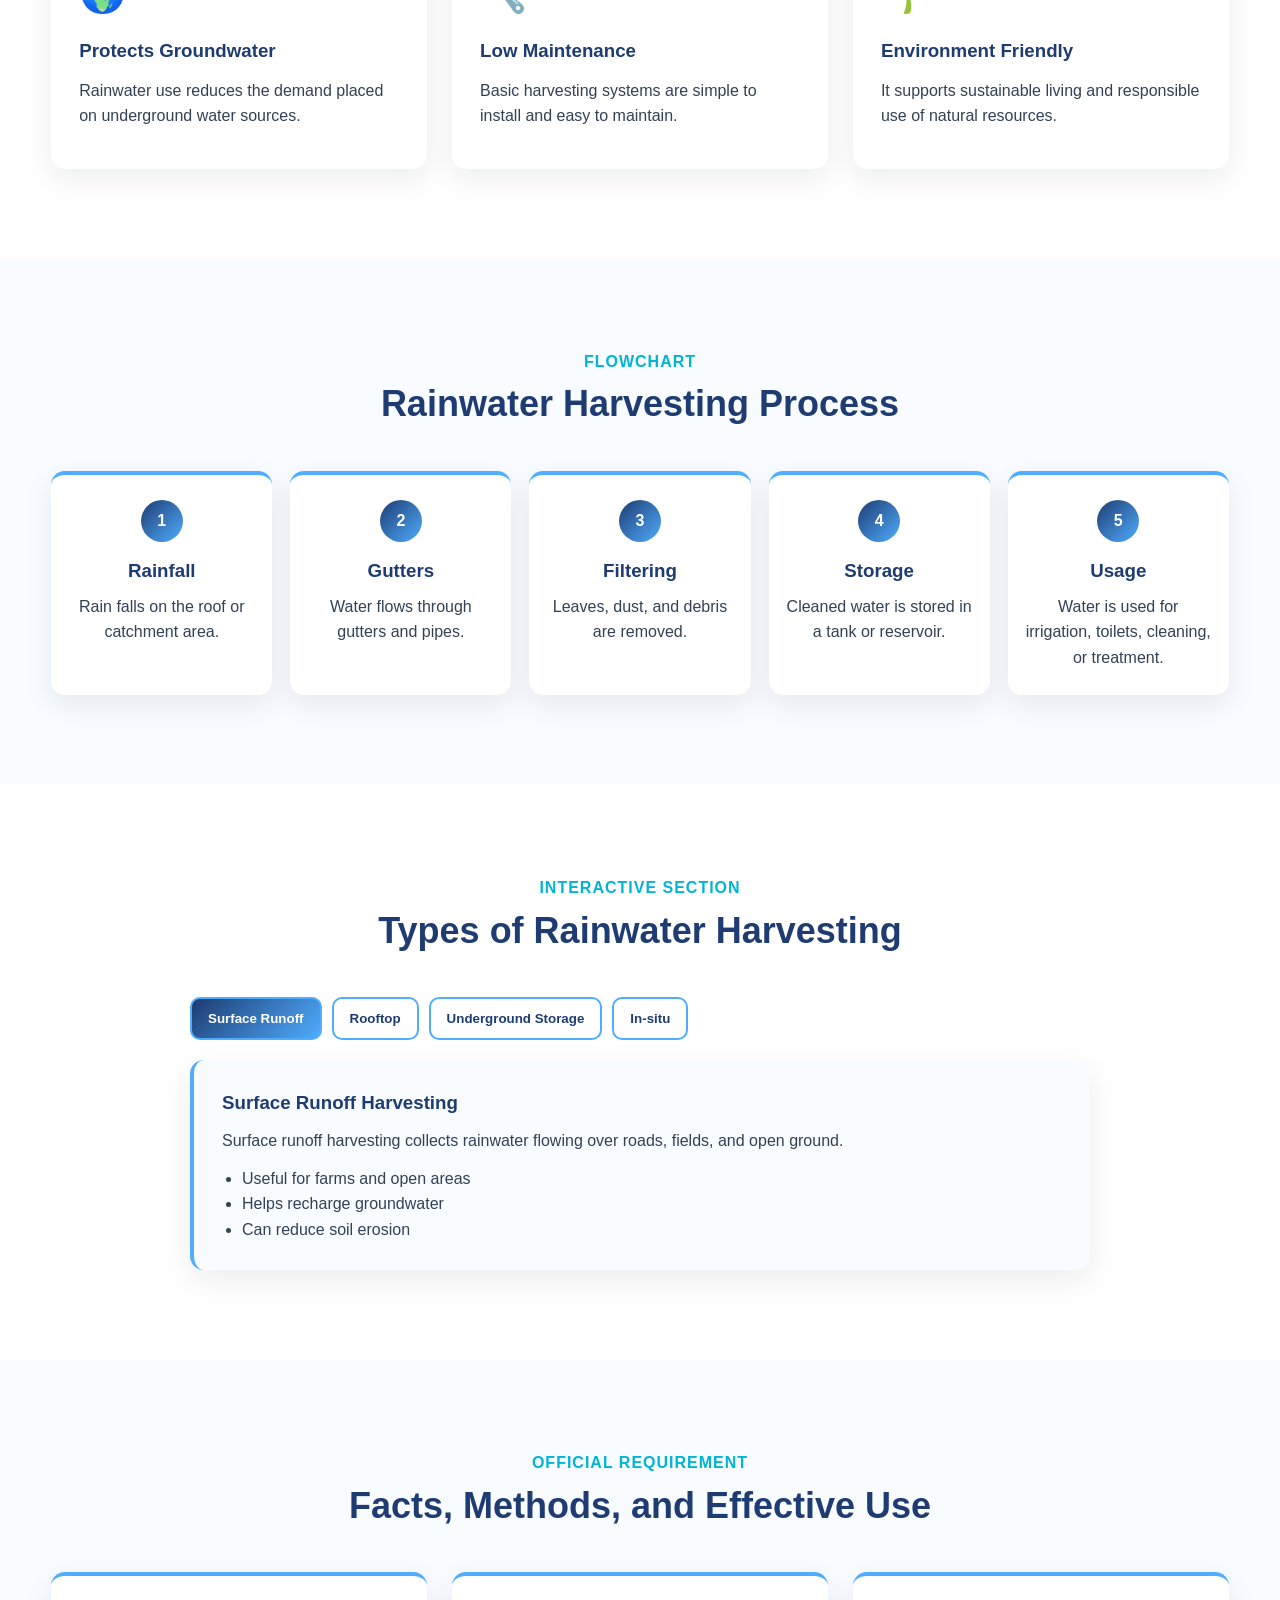
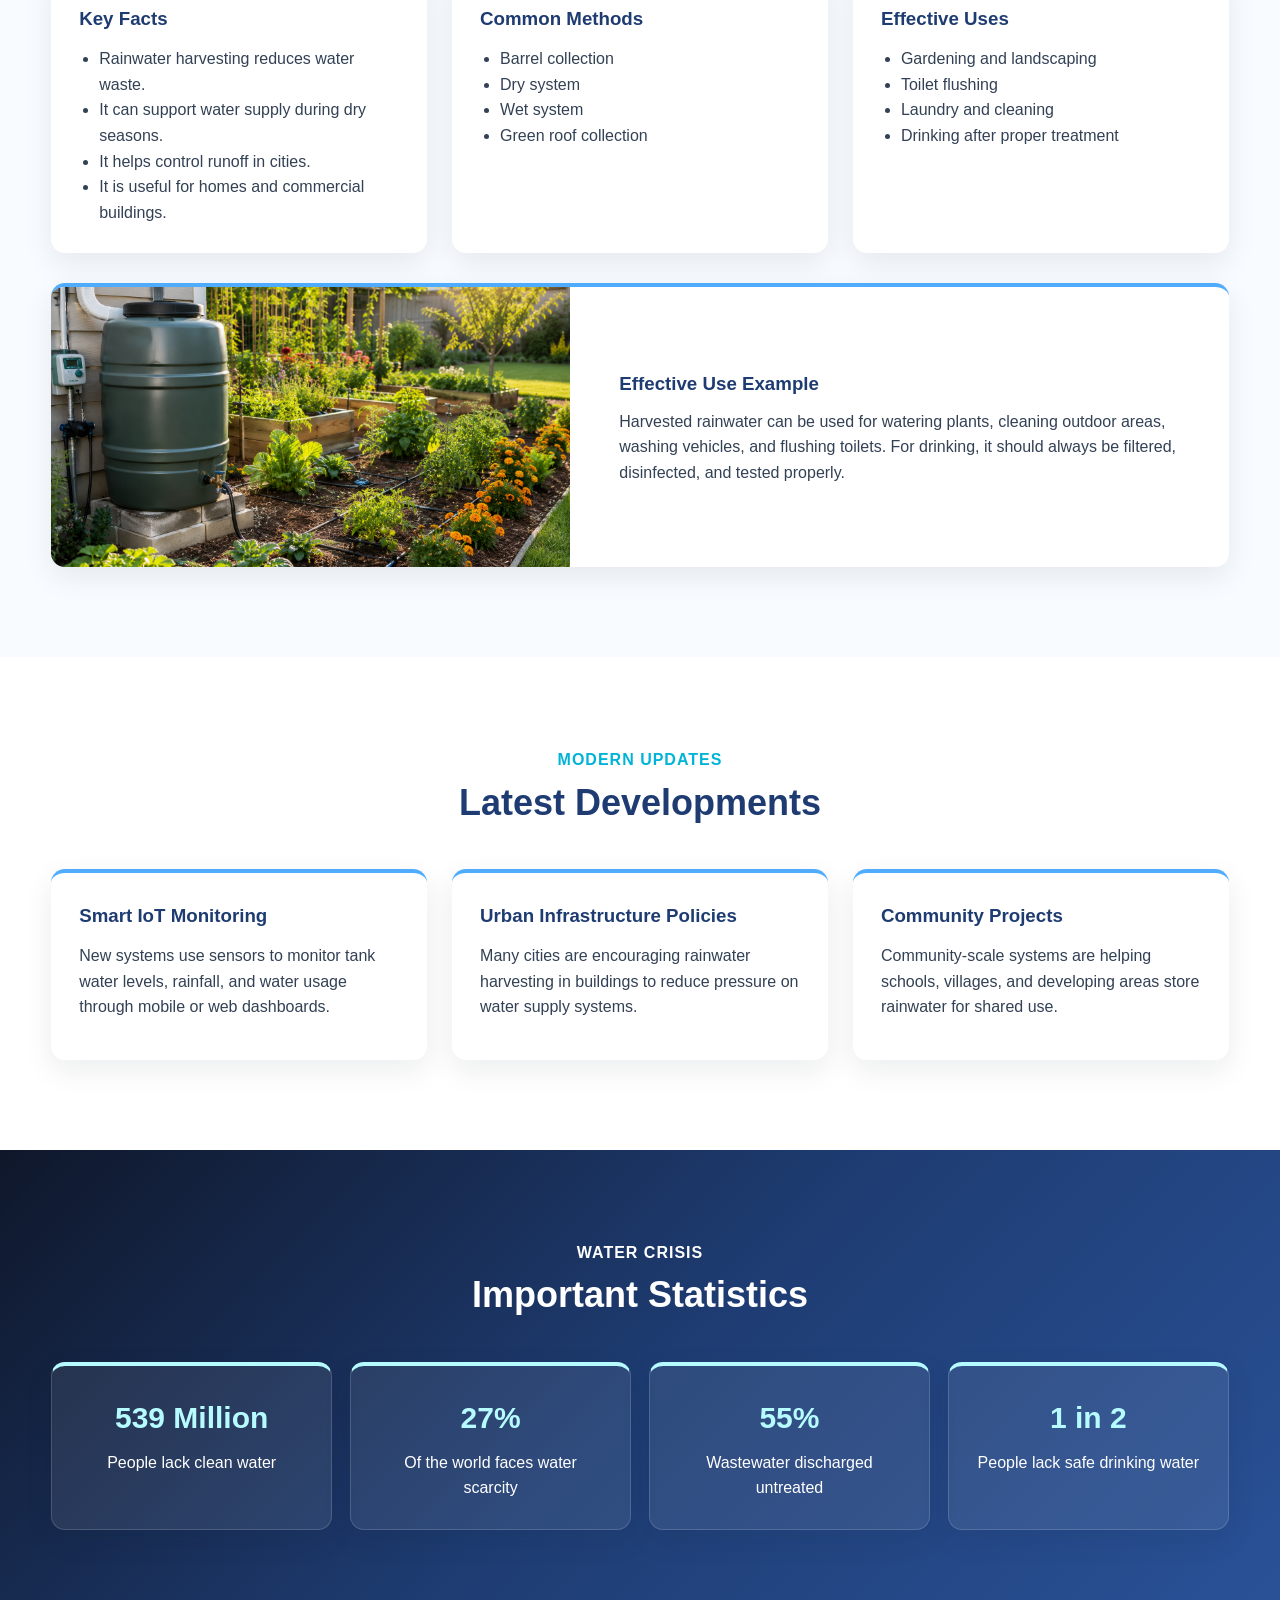
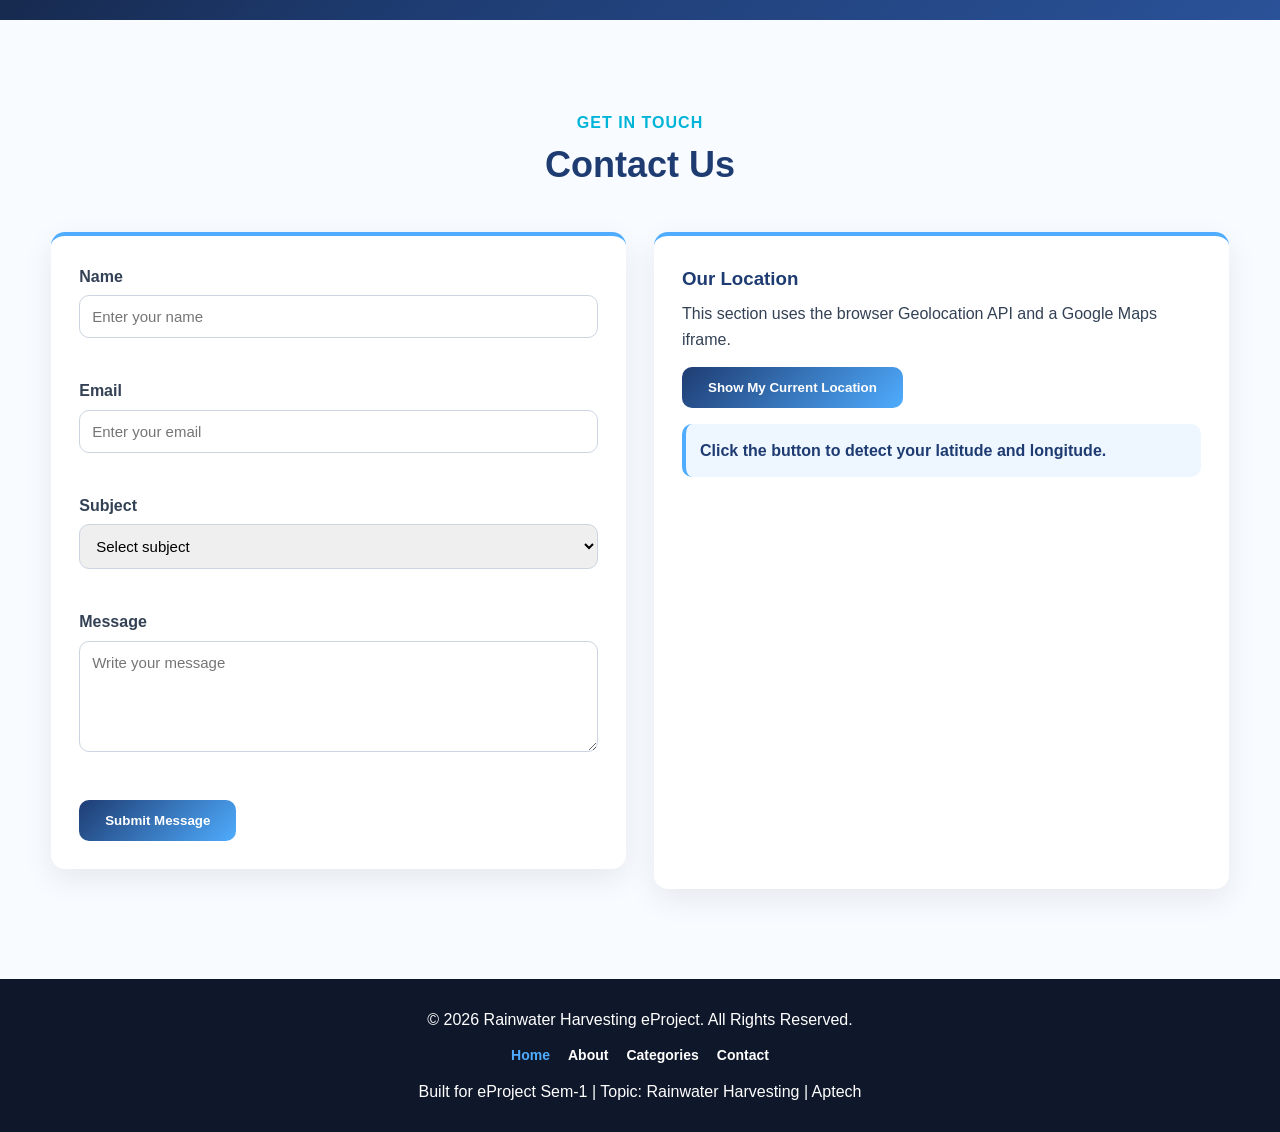
==== commit ee3a8e58: "Fix code formatting" ====
--- a/index.html
+++ b/index.html
@@ -1,11 +1,13 @@
 <!DOCTYPE html>
 <html lang="en">
+
 <head>
     <meta charset="UTF-8">
     <meta name="viewport" content="width=device-width, initial-scale=1.0">
     <title>Rainwater Harvesting eProject</title>
     <link rel="stylesheet" href="styles.css">
 </head>
+
 <body>
 
     <!-- Navigation Bar -->
@@ -493,10 +495,8 @@
                         Click the button to detect your latitude and longitude.
                     </div>
 
-                    <iframe
-                        title="Our Location Map"
-                        src="https://www.google.com/maps?q=Aptech%20Learning%20Karachi&output=embed"
-                        loading="lazy">
+                    <iframe title="Our Location Map"
+                        src="https://www.google.com/maps?q=Aptech%20Learning%20Karachi&output=embed" loading="lazy">
                     </iframe>
                 </div>
             </div>
@@ -521,4 +521,5 @@
 
     <script src="script.js"></script>
 </body>
+
 </html>
--- a/styles.css
+++ b/styles.css
@@ -158,13 +158,11 @@
     min-height: 100vh;
     padding-top: 120px;
     background:
-        linear-gradient(
-            135deg,
+        linear-gradient(135deg,
             #1e3c72 0%,
             #2a5298 35%,
             #4facfe 70%,
-            #b6fbff 100%
-        );
+            #b6fbff 100%);
     display: flex;
     justify-content: center;
     align-items: center;
@@ -509,12 +507,10 @@
 /* Statistics Section */
 .statistics {
     background:
-        linear-gradient(
-            135deg,
+        linear-gradient(135deg,
             #0f172a,
             #1e3c72,
-            #2a5298
-        );
+            #2a5298);
     color: var(--white);
 }
 
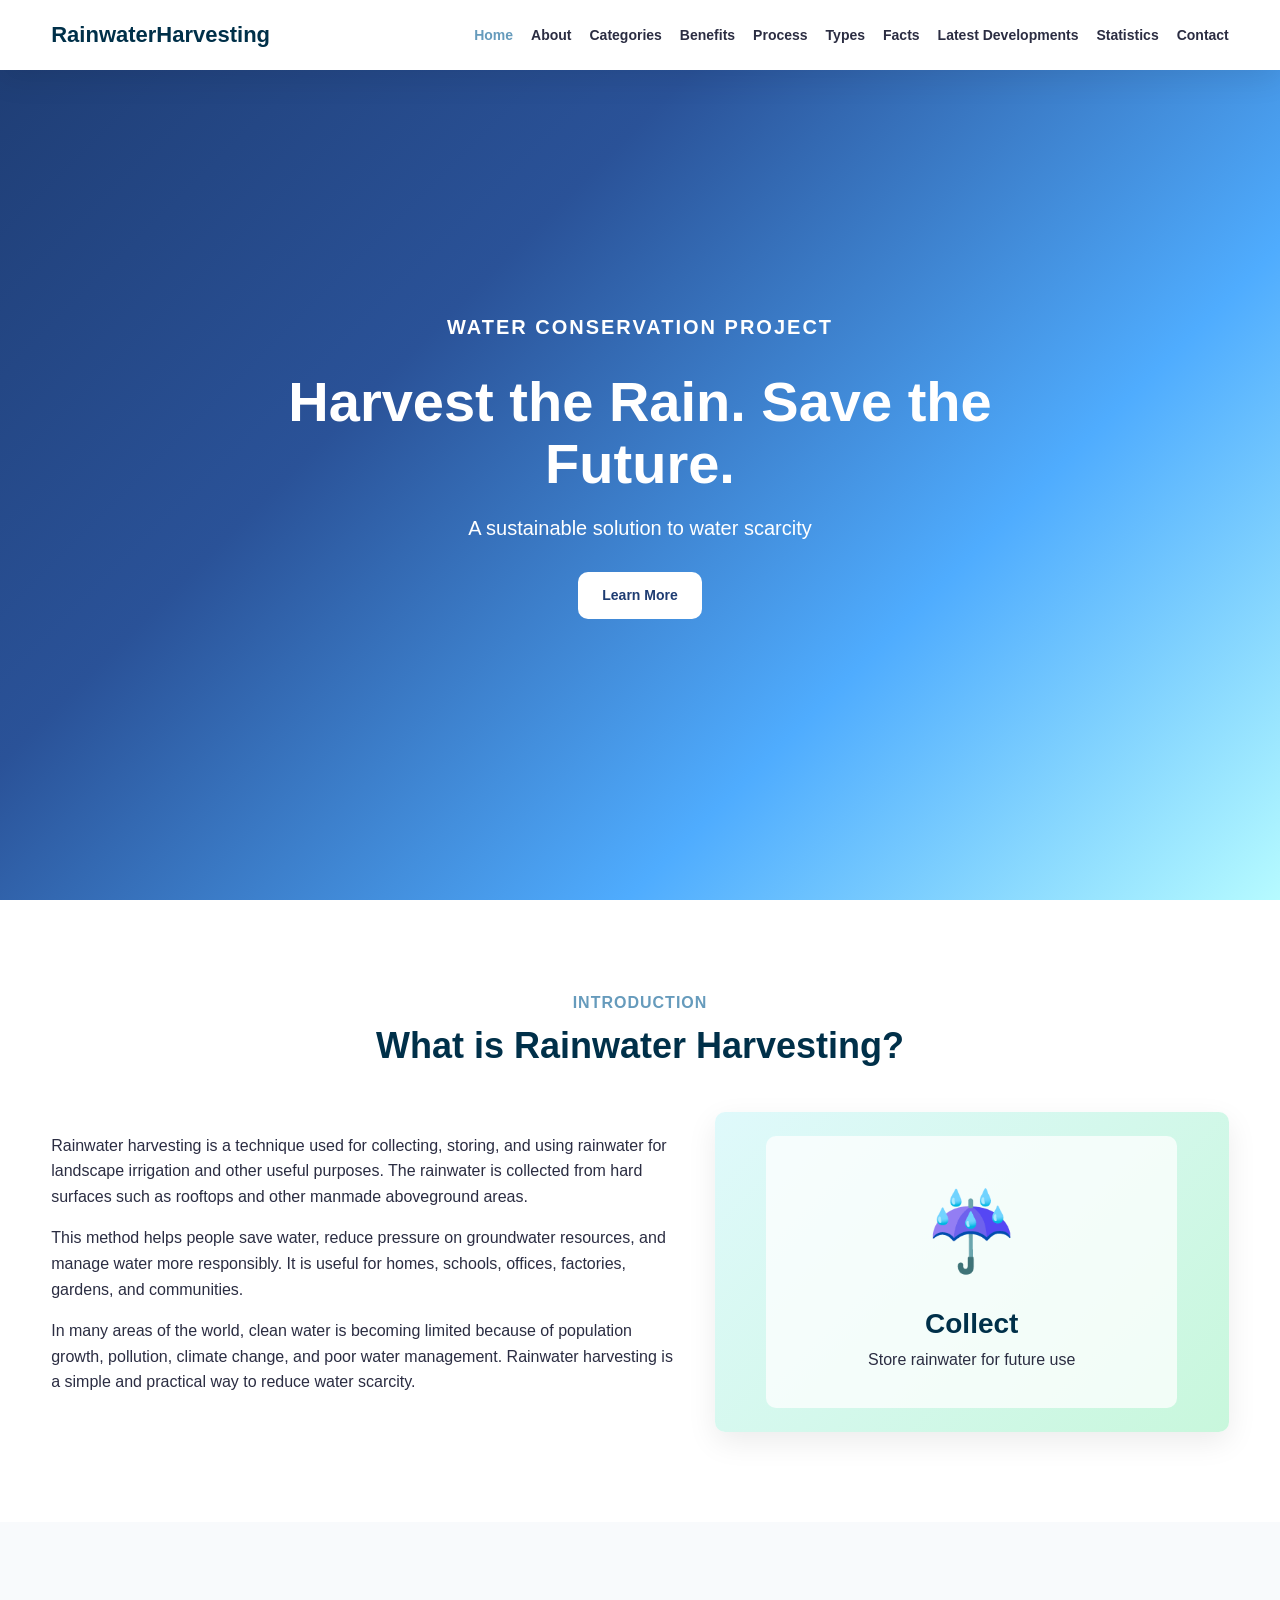
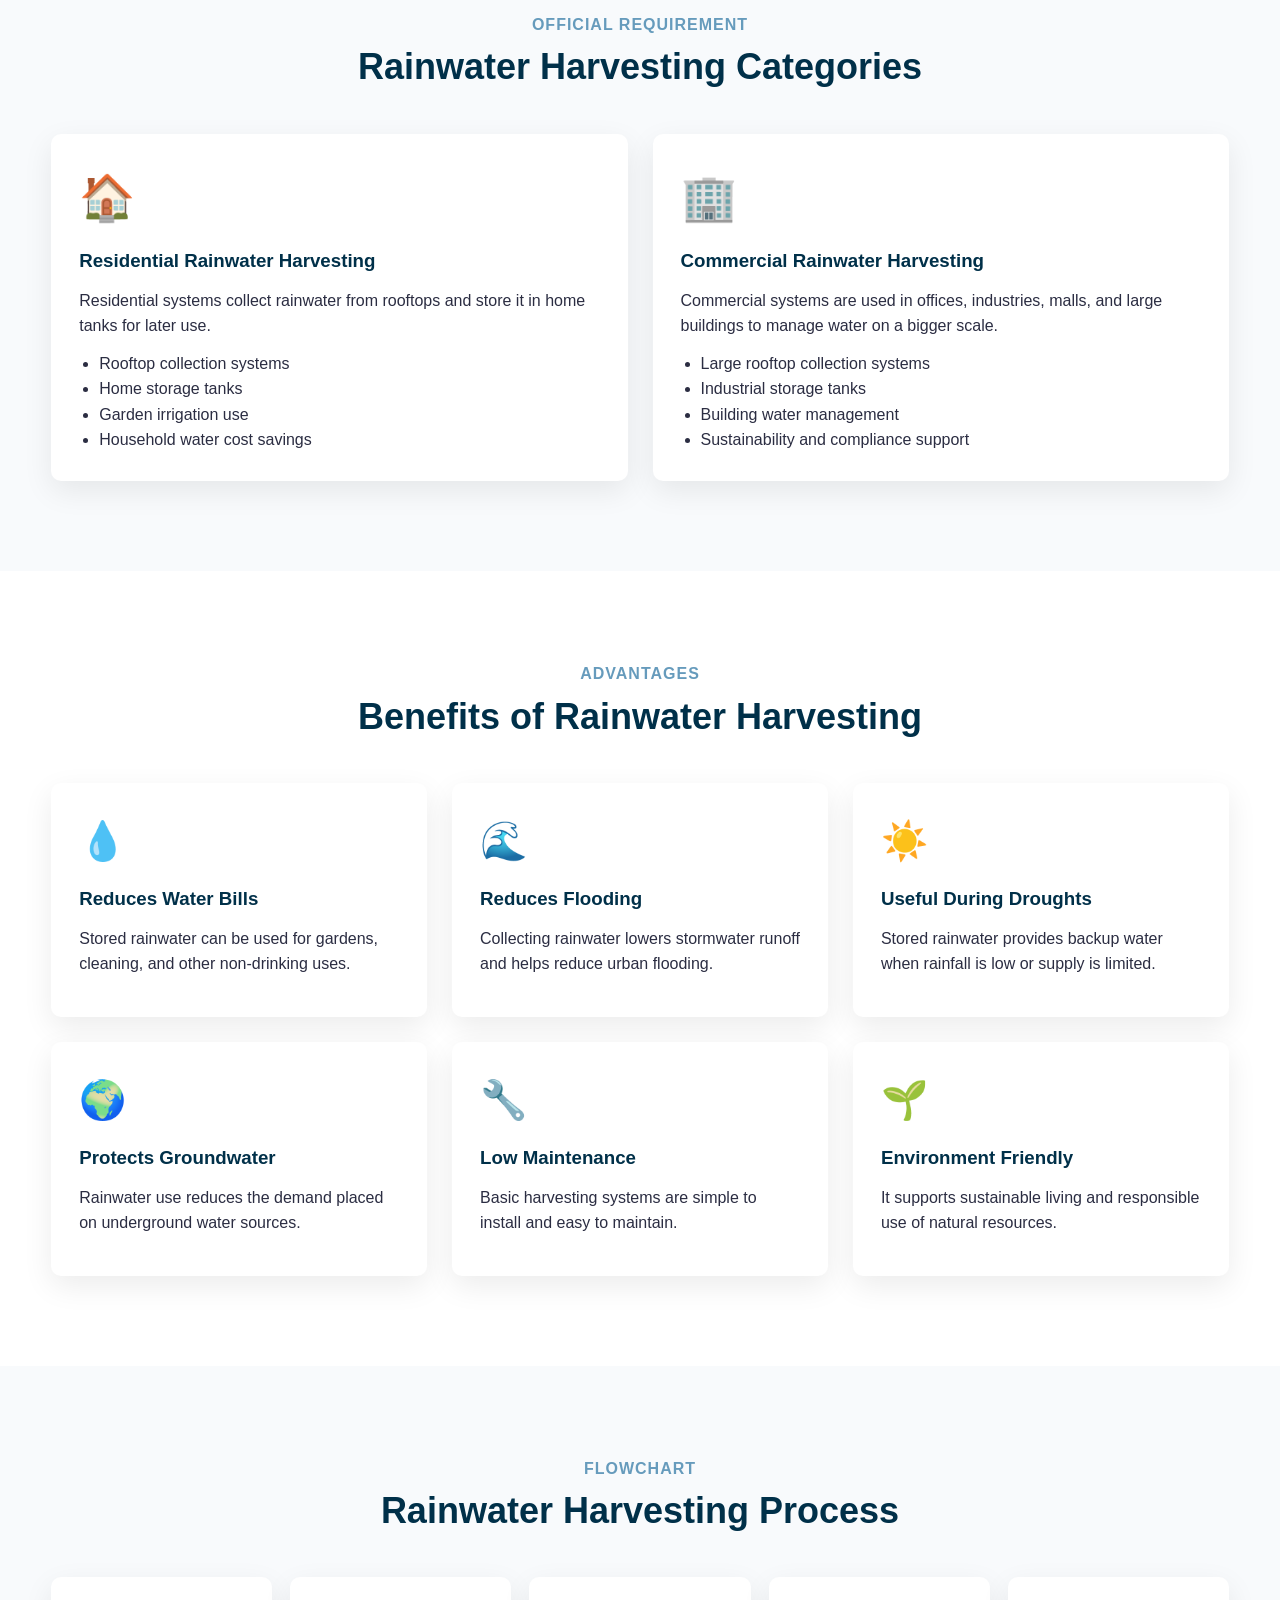
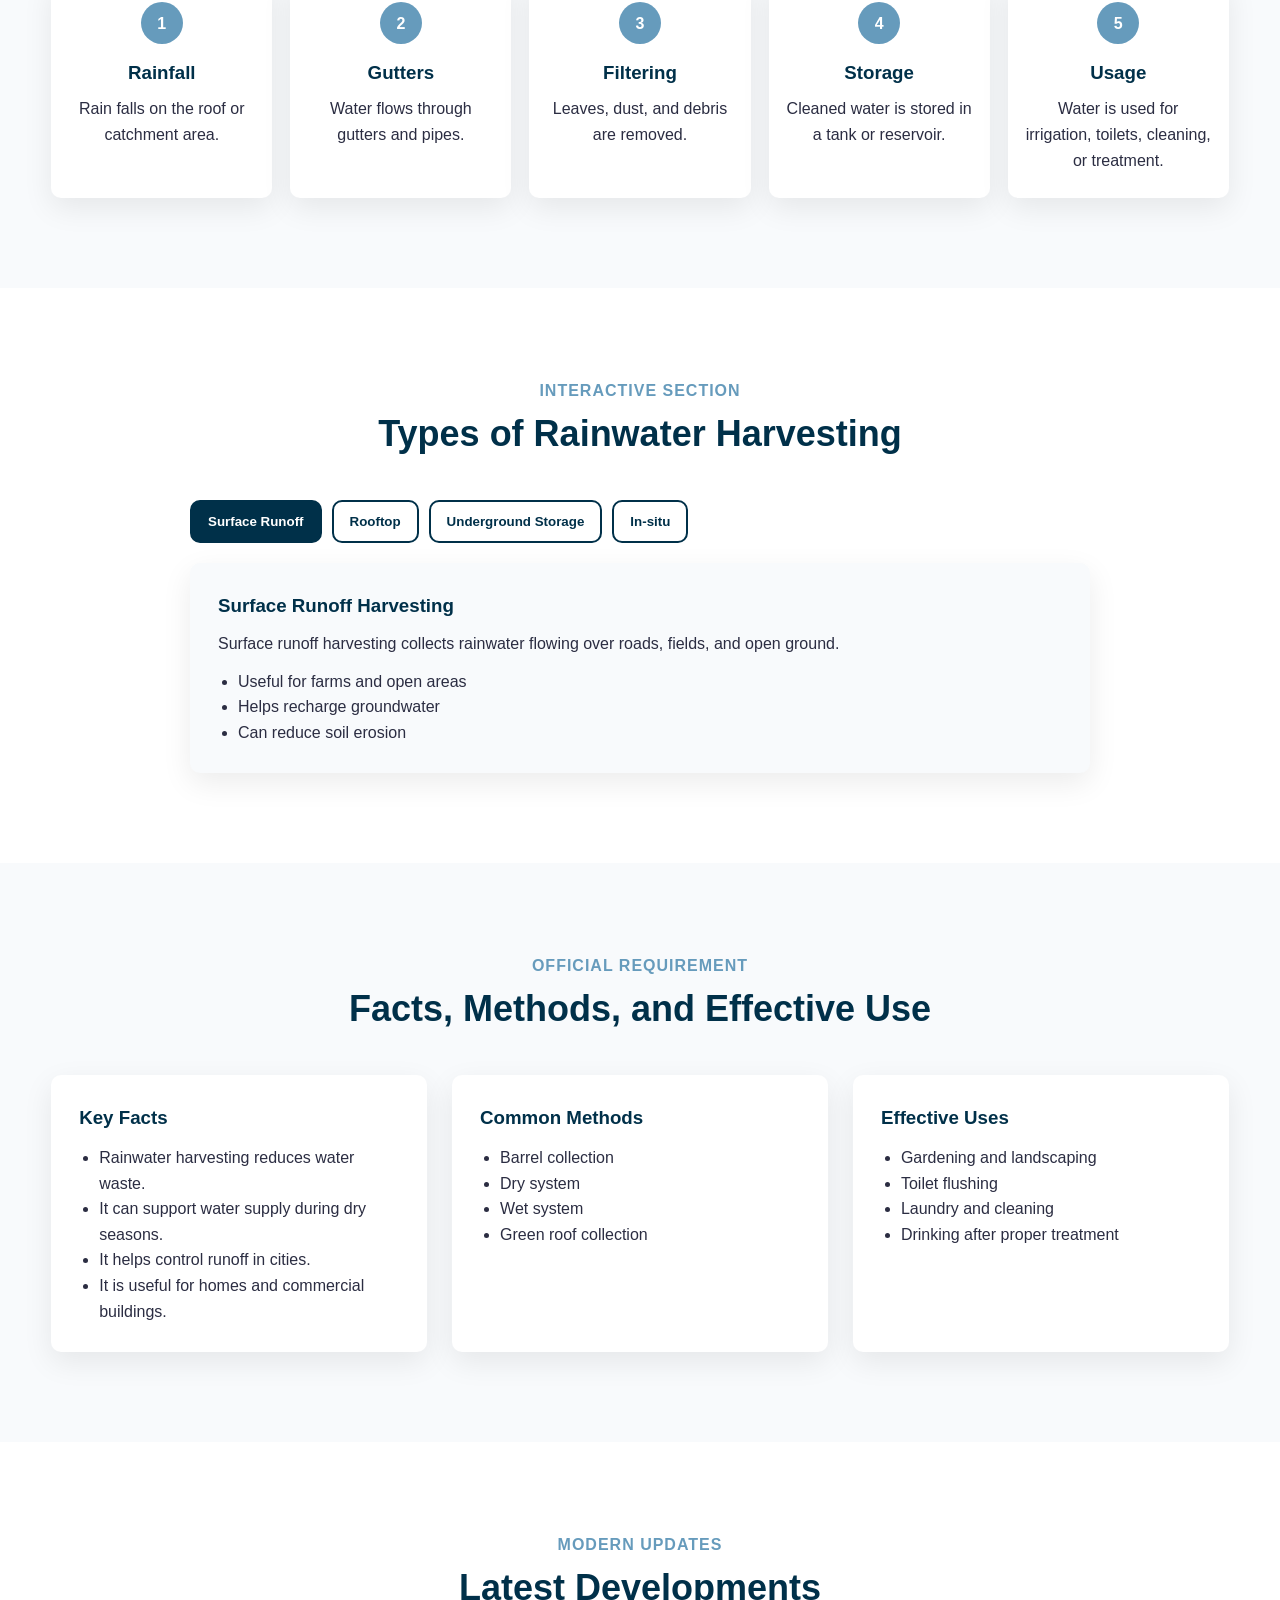
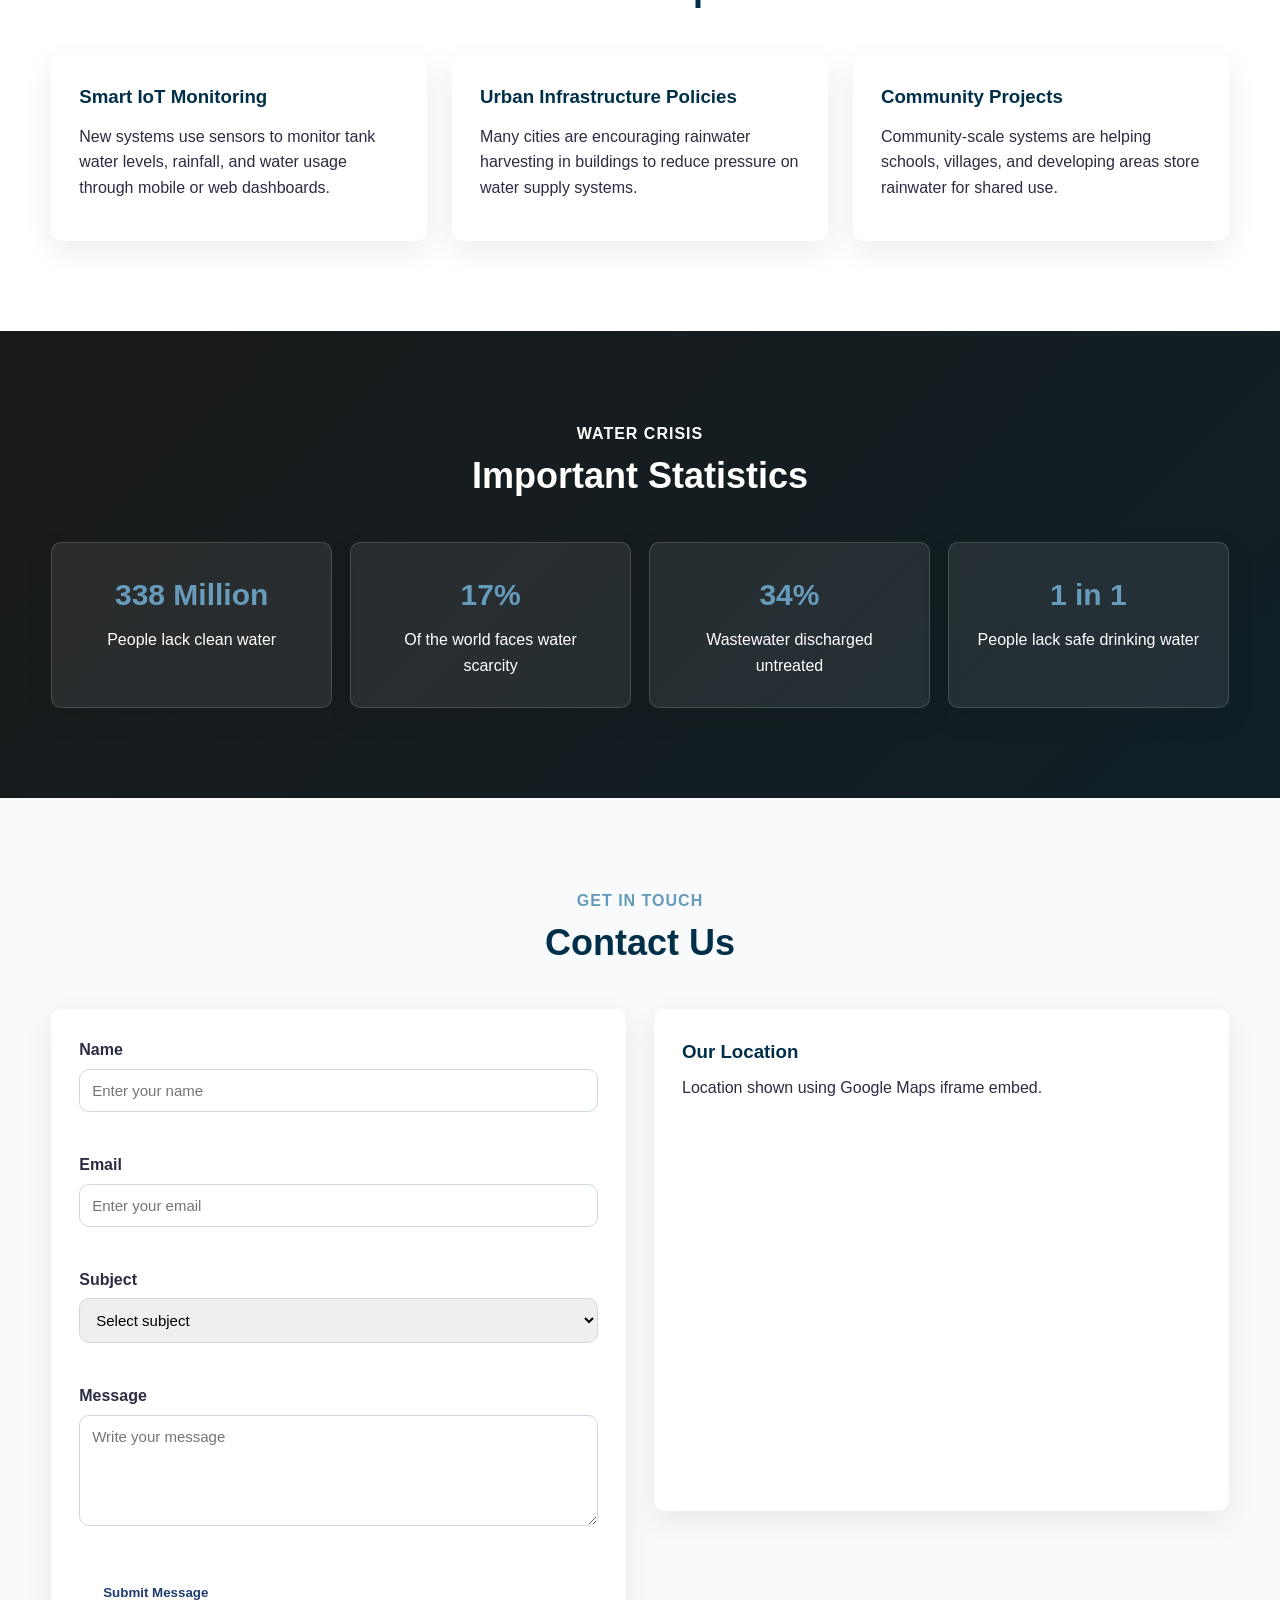
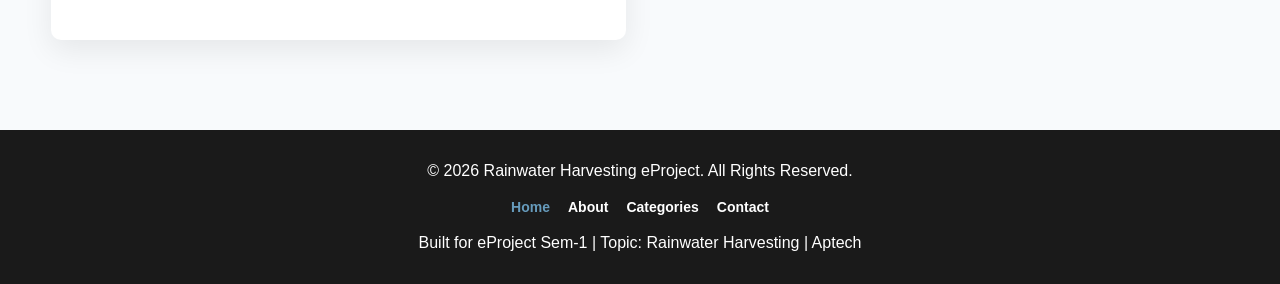
==== commit 2348bf6b: "Polish rainwater eProject documentation and interactions" ====
--- a/index.html
+++ b/index.html
@@ -1,13 +1,11 @@
 <!DOCTYPE html>
 <html lang="en">
-
 <head>
     <meta charset="UTF-8">
     <meta name="viewport" content="width=device-width, initial-scale=1.0">
     <title>Rainwater Harvesting eProject</title>
     <link rel="stylesheet" href="styles.css">
 </head>
-
 <body>
 
     <!-- Navigation Bar -->
@@ -74,7 +72,11 @@
                 </div>
 
                 <div class="image-box">
-                    <img src="images/rooftop-harvesting.jpg" alt="Rooftop rainwater harvesting system">
+                    <div class="water-illustration">
+                        <span>☔</span>
+                        <h3>Collect</h3>
+                        <p>Store rainwater for future use</p>
+                    </div>
                 </div>
             </div>
         </div>
@@ -94,23 +96,13 @@
                     <h3>Residential Rainwater Harvesting</h3>
                     <p>
                         Residential systems collect rainwater from rooftops and store it in home tanks
-                        for later use in gardens, cleaning, and other household needs.
-                    </p>
-
-                    <h4>Products Available</h4>
-                    <ul>
-                        <li>Rain barrels for small homes</li>
-                        <li>Plastic or concrete storage tanks</li>
-                        <li>Leaf screens and first-flush diverters</li>
-                        <li>Downspout connectors and filters</li>
-                    </ul>
-
-                    <h4>Techniques and Methods</h4>
-                    <ul>
-                        <li>Rooftop collection through gutters</li>
-                        <li>Basic filtration before storage</li>
-                        <li>Garden irrigation using stored water</li>
-                        <li>Household water cost reduction</li>
+                        for later use.
+                    </p>
+                    <ul>
+                        <li>Rooftop collection systems</li>
+                        <li>Home storage tanks</li>
+                        <li>Garden irrigation use</li>
+                        <li>Household water cost savings</li>
                     </ul>
                 </article>
 
@@ -121,45 +113,13 @@
                         Commercial systems are used in offices, industries, malls, and large buildings
                         to manage water on a bigger scale.
                     </p>
-
-                    <h4>Products Available</h4>
-                    <ul>
-                        <li>Industrial water storage tanks</li>
-                        <li>Underground reservoirs</li>
-                        <li>Large filtration units</li>
-                        <li>Smart water level monitoring sensors</li>
-                    </ul>
-
-                    <h4>Techniques and Methods</h4>
-                    <ul>
-                        <li>Large rooftop water collection</li>
-                        <li>Building drainage connection systems</li>
-                        <li>Tank-based water management</li>
+                    <ul>
+                        <li>Large rooftop collection systems</li>
+                        <li>Industrial storage tanks</li>
+                        <li>Building water management</li>
                         <li>Sustainability and compliance support</li>
                     </ul>
                 </article>
-            </div>
-
-            <div class="image-gallery">
-                <div class="gallery-card">
-                    <img src="images/rain-barrel.jpg" alt="Rain barrel for residential use">
-                    <h3>Rain Barrel</h3>
-                </div>
-
-                <div class="gallery-card">
-                    <img src="images/storage-tank.jpg" alt="Water storage tank">
-                    <h3>Storage Tank</h3>
-                </div>
-
-                <div class="gallery-card">
-                    <img src="images/filter-system.jpg" alt="Rainwater filter system">
-                    <h3>Filter System</h3>
-                </div>
-
-                <div class="gallery-card">
-                    <img src="images/commercial-tank.jpg" alt="Commercial rainwater harvesting tank">
-                    <h3>Commercial Tank</h3>
-                </div>
             </div>
         </div>
     </section>
@@ -351,18 +311,6 @@
                         <li>Drinking after proper treatment</li>
                     </ul>
                 </article>
-            </div>
-
-            <div class="wide-image-card">
-                <img src="images/garden-irrigation.jpg" alt="Garden irrigation using harvested rainwater">
-                <div>
-                    <h3>Effective Use Example</h3>
-                    <p>
-                        Harvested rainwater can be used for watering plants, cleaning outdoor areas,
-                        washing vehicles, and flushing toilets. For drinking, it should always be filtered,
-                        disinfected, and tested properly.
-                    </p>
-                </div>
             </div>
         </div>
     </section>
@@ -475,7 +423,7 @@
                             <small class="error-message" id="messageError"></small>
                         </div>
 
-                        <button type="submit" class="btn primary-btn form-btn">Submit Message</button>
+                        <button type="submit" class="btn primary-btn">Submit Message</button>
                     </form>
 
                     <div class="success-message" id="successMessage">
@@ -485,18 +433,12 @@
 
                 <div class="map-box">
                     <h3>Our Location</h3>
-                    <p>This section uses the browser Geolocation API and a Google Maps iframe.</p>
-
-                    <button class="btn location-btn" id="locationBtn" type="button">
-                        Show My Current Location
-                    </button>
-
-                    <div class="location-result" id="locationResult">
-                        Click the button to detect your latitude and longitude.
-                    </div>
-
-                    <iframe title="Our Location Map"
-                        src="https://www.google.com/maps?q=Aptech%20Learning%20Karachi&output=embed" loading="lazy">
+                    <p>Location shown using Google Maps iframe embed.</p>
+
+                    <iframe
+                        title="Our Location Map"
+                        src="https://www.google.com/maps?q=Aptech%20Learning%20Karachi&output=embed"
+                        loading="lazy">
                     </iframe>
                 </div>
             </div>
@@ -521,5 +463,4 @@
 
     <script src="script.js"></script>
 </body>
-
 </html>
--- a/styles.css
+++ b/styles.css
@@ -1,16 +1,15 @@
 :root {
-    --primary: #1e3c72;
-    --secondary: #4facfe;
-    --accent: #00b4d8;
-    --dark: #0f172a;
-    --light: #f8fbff;
-    --text: #334155;
+    --primary: #003049;
+    --secondary: #669bbc;
+    --accent: #f77f00;
+    --dark: #1a1a1a;
+    --light: #f8fafc;
+    --text: #2b2d42;
     --white: #ffffff;
     --font: 'Segoe UI', Arial, sans-serif;
     --radius: 10px;
-    --shadow: 0 10px 30px rgba(15, 23, 42, 0.08);
-}
-
+    --shadow: 0 10px 30px rgba(0,0,0,0.08);
+}
 * {
     margin: 0;
     padding: 0;
@@ -38,14 +37,12 @@
 
 img {
     max-width: 100%;
-    display: block;
 }
 
 /* Navigation Bar */
 .header {
     width: 100%;
-    background-color: rgba(255, 255, 255, 0.95);
-    backdrop-filter: blur(10px);
+    background-color: var(--white);
     box-shadow: var(--shadow);
     position: fixed;
     top: 0;
@@ -66,7 +63,7 @@
 .logo {
     color: var(--primary);
     font-size: 22px;
-    font-weight: 800;
+    font-weight: 700;
 }
 
 .nav-links {
@@ -115,8 +112,8 @@
 }
 
 .small-title {
-    color: var(--accent);
-    font-weight: 800;
+    color: var(--secondary);
+    font-weight: 700;
     text-transform: uppercase;
     letter-spacing: 1px;
     margin-bottom: 8px;
@@ -137,19 +134,20 @@
     display: inline-block;
     border: none;
     border-radius: var(--radius);
-    padding: 13px 26px;
-    font-weight: 800;
+    padding: 12px 24px;
+    font-weight: 700;
     cursor: pointer;
     transition: transform 0.3s ease, background-color 0.3s ease;
 }
 
 .primary-btn {
-    background: var(--white);
-    color: var(--primary);
+    background: white;
+    color: #1e3c72;
+    font-weight: 700;
 }
 
 .primary-btn:hover {
-    background: #eef6ff;
+    background: #f1f5f9;
     transform: translateY(-3px);
 }
 
@@ -158,77 +156,41 @@
     min-height: 100vh;
     padding-top: 120px;
     background:
-        linear-gradient(135deg,
-            #1e3c72 0%,
-            #2a5298 35%,
-            #4facfe 70%,
-            #b6fbff 100%);
+    linear-gradient(
+        135deg,
+        #1e3c72 0%,
+        #2a5298 35%,
+        #4facfe 70%,
+        #b6fbff 100%
+    );
     display: flex;
     justify-content: center;
     align-items: center;
     text-align: center;
-    color: var(--white);
-    position: relative;
-    overflow: hidden;
-}
-
-.hero::before {
-    content: "";
-    position: absolute;
-    width: 200%;
-    height: 220px;
-    background: rgba(255, 255, 255, 0.12);
-    border-radius: 45%;
-    bottom: -120px;
-    left: -50%;
-    animation: waveMove 14s linear infinite;
-}
-
-.hero::after {
-    content: "";
-    position: absolute;
-    width: 200%;
-    height: 180px;
-    background: rgba(255, 255, 255, 0.08);
-    border-radius: 45%;
-    bottom: -100px;
-    left: -50%;
-    animation: waveMove 20s linear infinite reverse;
+    color: white;
 }
 
 .hero-content {
     width: 92%;
-    max-width: 820px;
-    position: relative;
-    z-index: 2;
+    max-width: 800px;
 }
 
 .hero-tagline {
     text-transform: uppercase;
-    letter-spacing: 3px;
-    font-weight: 800;
-    margin-bottom: 14px;
+    letter-spacing: 2px;
+    font-weight: 700;
+    margin-bottom: 12px;
 }
 
 .hero h1 {
-    font-size: 58px;
-    line-height: 1.12;
+    font-size: 56px;
+    line-height: 1.1;
     margin-bottom: 18px;
 }
 
 .hero p {
-    font-size: 21px;
-    margin-bottom: 30px;
-}
-
-@keyframes waveMove {
-    from {
-        transform: translateX(0);
-    }
-
-    to {
-        transform: translateX(-25%);
-    }
+    font-size: 20px;
+    margin-bottom: 28px;
 }
 
 /* About Section */
@@ -249,17 +211,30 @@
 
 .image-box {
     min-height: 320px;
-    border-radius: 14px;
-    background: linear-gradient(135deg, #eef6ff, #dff7ff);
+    border-radius: var(--radius);
+    background: linear-gradient(135deg, #dff9fb, #c8f7dc);
     box-shadow: var(--shadow);
-    overflow: hidden;
-}
-
-.image-box img {
-    width: 100%;
-    height: 100%;
-    min-height: 320px;
-    object-fit: cover;
+    display: flex;
+    justify-content: center;
+    align-items: center;
+}
+
+.water-illustration {
+    width: 80%;
+    padding: 35px;
+    border-radius: var(--radius);
+    background-color: rgba(255,255,255,0.75);
+    text-align: center;
+}
+
+.water-illustration span {
+    font-size: 76px;
+}
+
+.water-illustration h3 {
+    color: var(--primary);
+    font-size: 28px;
+    margin-top: 10px;
 }
 
 /* Categories Section */
@@ -284,11 +259,10 @@
 .benefit-card,
 .development-card,
 .stat-box {
-    background: var(--white);
-    border-radius: 14px;
+    background-color: var(--white);
+    border-radius: var(--radius);
     box-shadow: var(--shadow);
     padding: 28px;
-    border-top: 4px solid var(--secondary);
     transition: transform 0.3s ease, box-shadow 0.3s ease;
 }
 
@@ -296,7 +270,7 @@
 .benefit-card:hover,
 .development-card:hover {
     transform: translateY(-6px);
-    box-shadow: 0 15px 35px rgba(15, 23, 42, 0.14);
+    box-shadow: 0 8px 25px rgba(0,0,0,0.14);
 }
 
 .card-icon {
@@ -309,12 +283,6 @@
 .development-card h3 {
     color: var(--primary);
     margin-bottom: 12px;
-}
-
-.info-card h4 {
-    color: var(--primary);
-    margin-top: 18px;
-    margin-bottom: 8px;
 }
 
 .info-card p,
@@ -323,34 +291,6 @@
     margin-bottom: 12px;
 }
 
-/* Image Gallery */
-.image-gallery {
-    display: grid;
-    grid-template-columns: repeat(4, 1fr);
-    gap: 18px;
-    margin-top: 30px;
-}
-
-.gallery-card {
-    background: var(--white);
-    border-radius: 14px;
-    box-shadow: var(--shadow);
-    overflow: hidden;
-    border-top: 4px solid var(--secondary);
-}
-
-.gallery-card img {
-    width: 100%;
-    height: 170px;
-    object-fit: cover;
-}
-
-.gallery-card h3 {
-    color: var(--primary);
-    font-size: 18px;
-    padding: 16px;
-}
-
 /* Benefits Section */
 .benefits {
     background-color: var(--white);
@@ -379,11 +319,11 @@
 
 .process-step {
     background-color: var(--white);
-    border-radius: 14px;
+    border-radius: var(--radius);
     box-shadow: var(--shadow);
     padding: 25px 18px;
     text-align: center;
-    border-top: 4px solid var(--secondary);
+    position: relative;
 }
 
 .process-step span {
@@ -391,9 +331,9 @@
     height: 42px;
     margin: 0 auto 14px;
     border-radius: 50%;
-    background: linear-gradient(135deg, var(--primary), var(--secondary));
+    background-color: var(--secondary);
     color: var(--white);
-    font-weight: 800;
+    font-weight: 700;
     display: flex;
     justify-content: center;
     align-items: center;
@@ -422,29 +362,28 @@
 }
 
 .tab-btn {
-    border: 2px solid var(--secondary);
+    border: 2px solid var(--primary);
     border-radius: var(--radius);
     background-color: var(--white);
     color: var(--primary);
     padding: 12px 16px;
-    font-weight: 800;
+    font-weight: 700;
     cursor: pointer;
     transition: all 0.3s ease;
 }
 
 .tab-btn:hover,
 .tab-btn.active {
-    background: linear-gradient(135deg, var(--primary), var(--secondary));
+    background-color: var(--primary);
     color: var(--white);
 }
 
 .tab-content {
     display: none;
     background-color: var(--light);
-    border-radius: 14px;
+    border-radius: var(--radius);
     padding: 28px;
     box-shadow: var(--shadow);
-    border-left: 4px solid var(--secondary);
 }
 
 .tab-content.active {
@@ -471,34 +410,6 @@
     gap: 25px;
 }
 
-.wide-image-card {
-    margin-top: 30px;
-    display: grid;
-    grid-template-columns: 0.9fr 1.1fr;
-    gap: 24px;
-    align-items: center;
-    background: var(--white);
-    border-radius: 14px;
-    box-shadow: var(--shadow);
-    overflow: hidden;
-    border-top: 4px solid var(--secondary);
-}
-
-.wide-image-card img {
-    width: 100%;
-    height: 280px;
-    object-fit: cover;
-}
-
-.wide-image-card div {
-    padding: 25px;
-}
-
-.wide-image-card h3 {
-    color: var(--primary);
-    margin-bottom: 10px;
-}
-
 /* Latest Developments Section */
 .developments {
     background-color: var(--white);
@@ -506,11 +417,7 @@
 
 /* Statistics Section */
 .statistics {
-    background:
-        linear-gradient(135deg,
-            #0f172a,
-            #1e3c72,
-            #2a5298);
+    background: linear-gradient(135deg, var(--dark), #102027);
     color: var(--white);
 }
 
@@ -521,15 +428,14 @@
 }
 
 .stat-box {
-    background-color: rgba(255, 255, 255, 0.08);
+    background-color: rgba(255,255,255,0.08);
     color: var(--white);
     text-align: center;
-    border: 1px solid rgba(255, 255, 255, 0.16);
-    border-top: 4px solid #b6fbff;
+    border: 1px solid rgba(255,255,255,0.15);
 }
 
 .stat-box h3 {
-    color: #b6fbff;
+    color: var(--secondary);
     font-size: 30px;
     margin-bottom: 8px;
 }
@@ -549,10 +455,9 @@
 .contact-form-box,
 .map-box {
     background-color: var(--white);
-    border-radius: 14px;
+    border-radius: var(--radius);
     box-shadow: var(--shadow);
     padding: 28px;
-    border-top: 4px solid var(--secondary);
 }
 
 .form-group {
@@ -561,7 +466,7 @@
 
 label {
     display: block;
-    font-weight: 800;
+    font-weight: 700;
     margin-bottom: 6px;
 }
 
@@ -569,7 +474,7 @@
 select,
 textarea {
     width: 100%;
-    border: 1px solid #cbd5e1;
+    border: 1px solid #cfd8dc;
     border-radius: var(--radius);
     padding: 12px;
     font-family: var(--font);
@@ -579,7 +484,7 @@
 input:focus,
 select:focus,
 textarea:focus {
-    outline: 2px solid rgba(79, 172, 254, 0.28);
+    outline: 2px solid rgba(46, 204, 113, 0.35);
     border-color: var(--secondary);
 }
 
@@ -593,34 +498,12 @@
 
 .success-message {
     display: none;
-    background-color: #eef6ff;
-    color: var(--primary);
+    background-color: #dff9e8;
+    color: #145a32;
     border-radius: var(--radius);
     padding: 18px;
-    font-weight: 800;
+    font-weight: 700;
     text-align: center;
-}
-
-.form-btn,
-.location-btn {
-    background: linear-gradient(135deg, var(--primary), var(--secondary));
-    color: var(--white);
-}
-
-.form-btn:hover,
-.location-btn:hover {
-    background: linear-gradient(135deg, #17315f, #3b96df);
-    transform: translateY(-3px);
-}
-
-.location-result {
-    background: #eef6ff;
-    color: var(--primary);
-    border-left: 4px solid var(--secondary);
-    border-radius: var(--radius);
-    padding: 14px;
-    margin: 16px 0;
-    font-weight: 700;
 }
 
 .map-box h3 {
@@ -697,15 +580,13 @@
     .two-column,
     .two-card-grid,
     .three-column,
-    .contact-layout,
-    .wide-image-card {
+    .contact-layout {
         grid-template-columns: 1fr;
     }
 
     .benefit-grid,
     .three-card-grid,
-    .stats-grid,
-    .image-gallery {
+    .stats-grid {
         grid-template-columns: repeat(2, 1fr);
     }
 
@@ -738,8 +619,7 @@
 
     .benefit-grid,
     .three-card-grid,
-    .stats-grid,
-    .image-gallery {
+    .stats-grid {
         grid-template-columns: 1fr;
     }
 
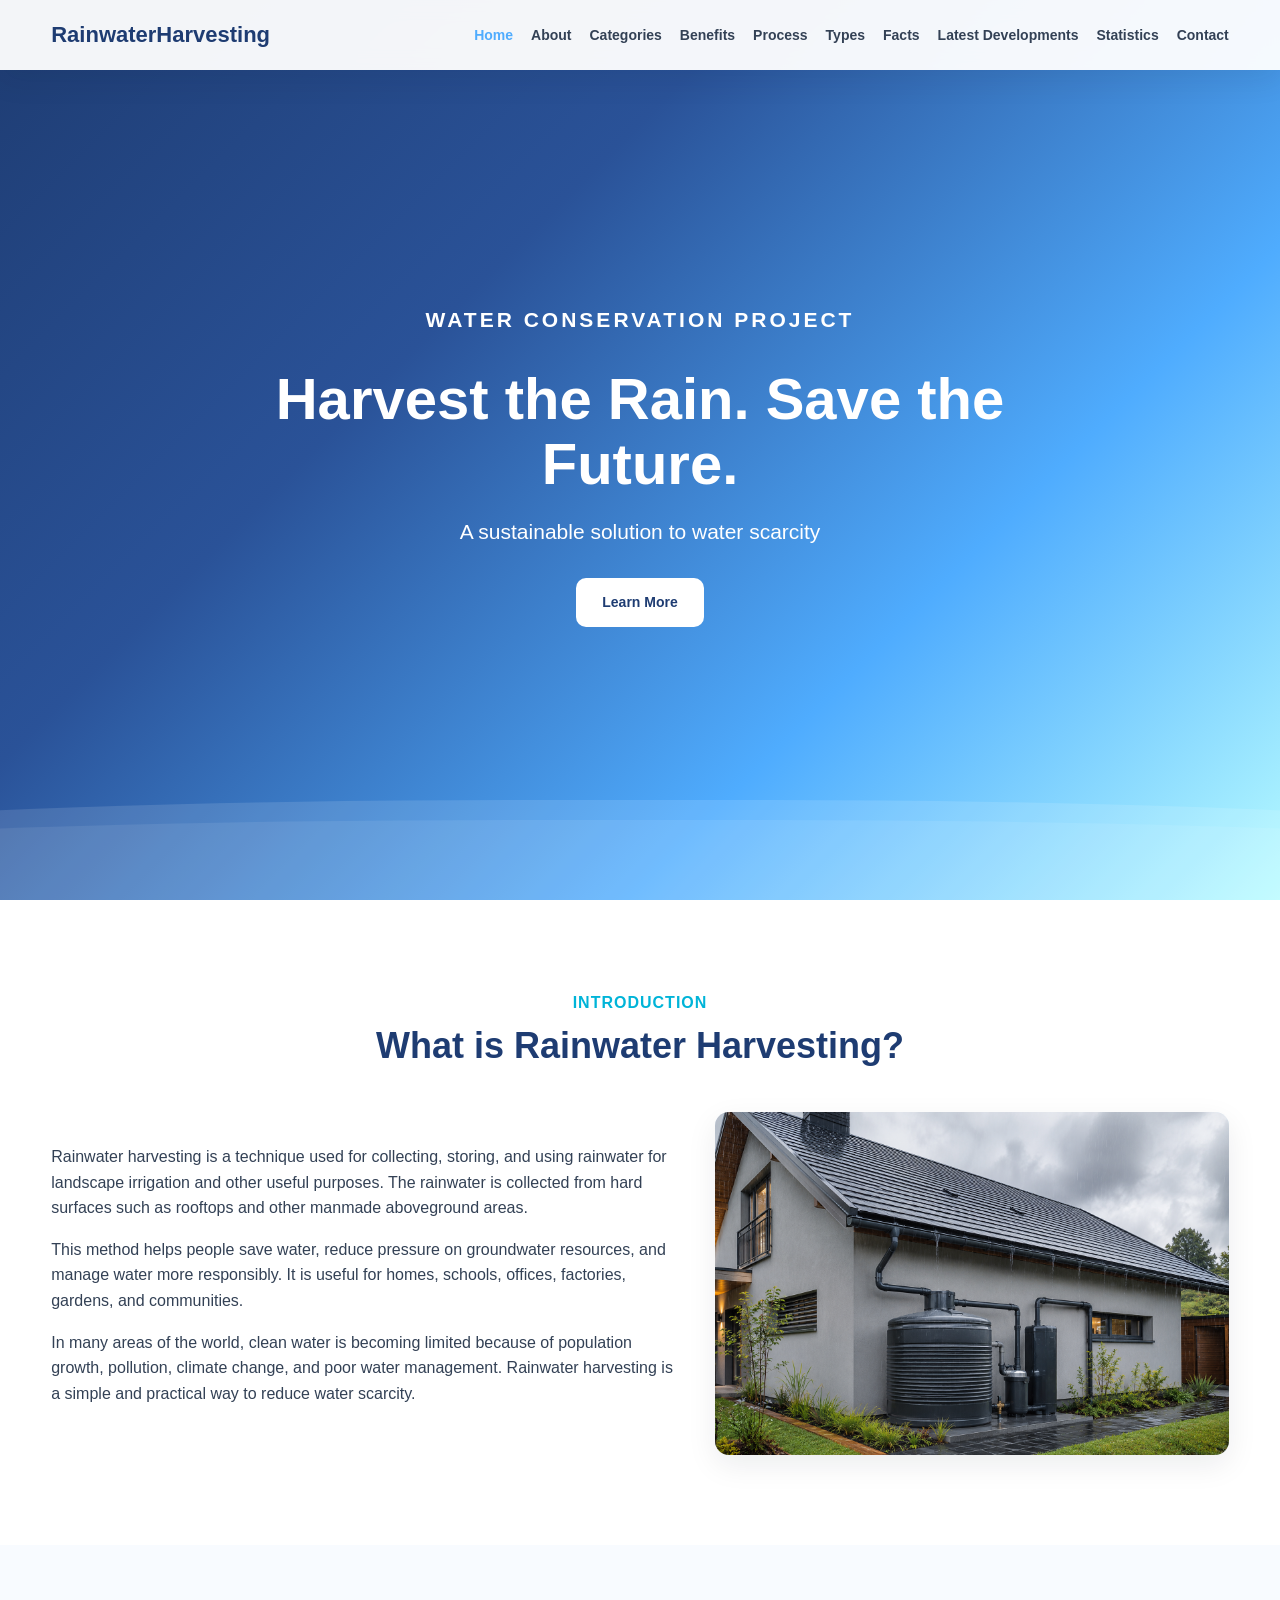
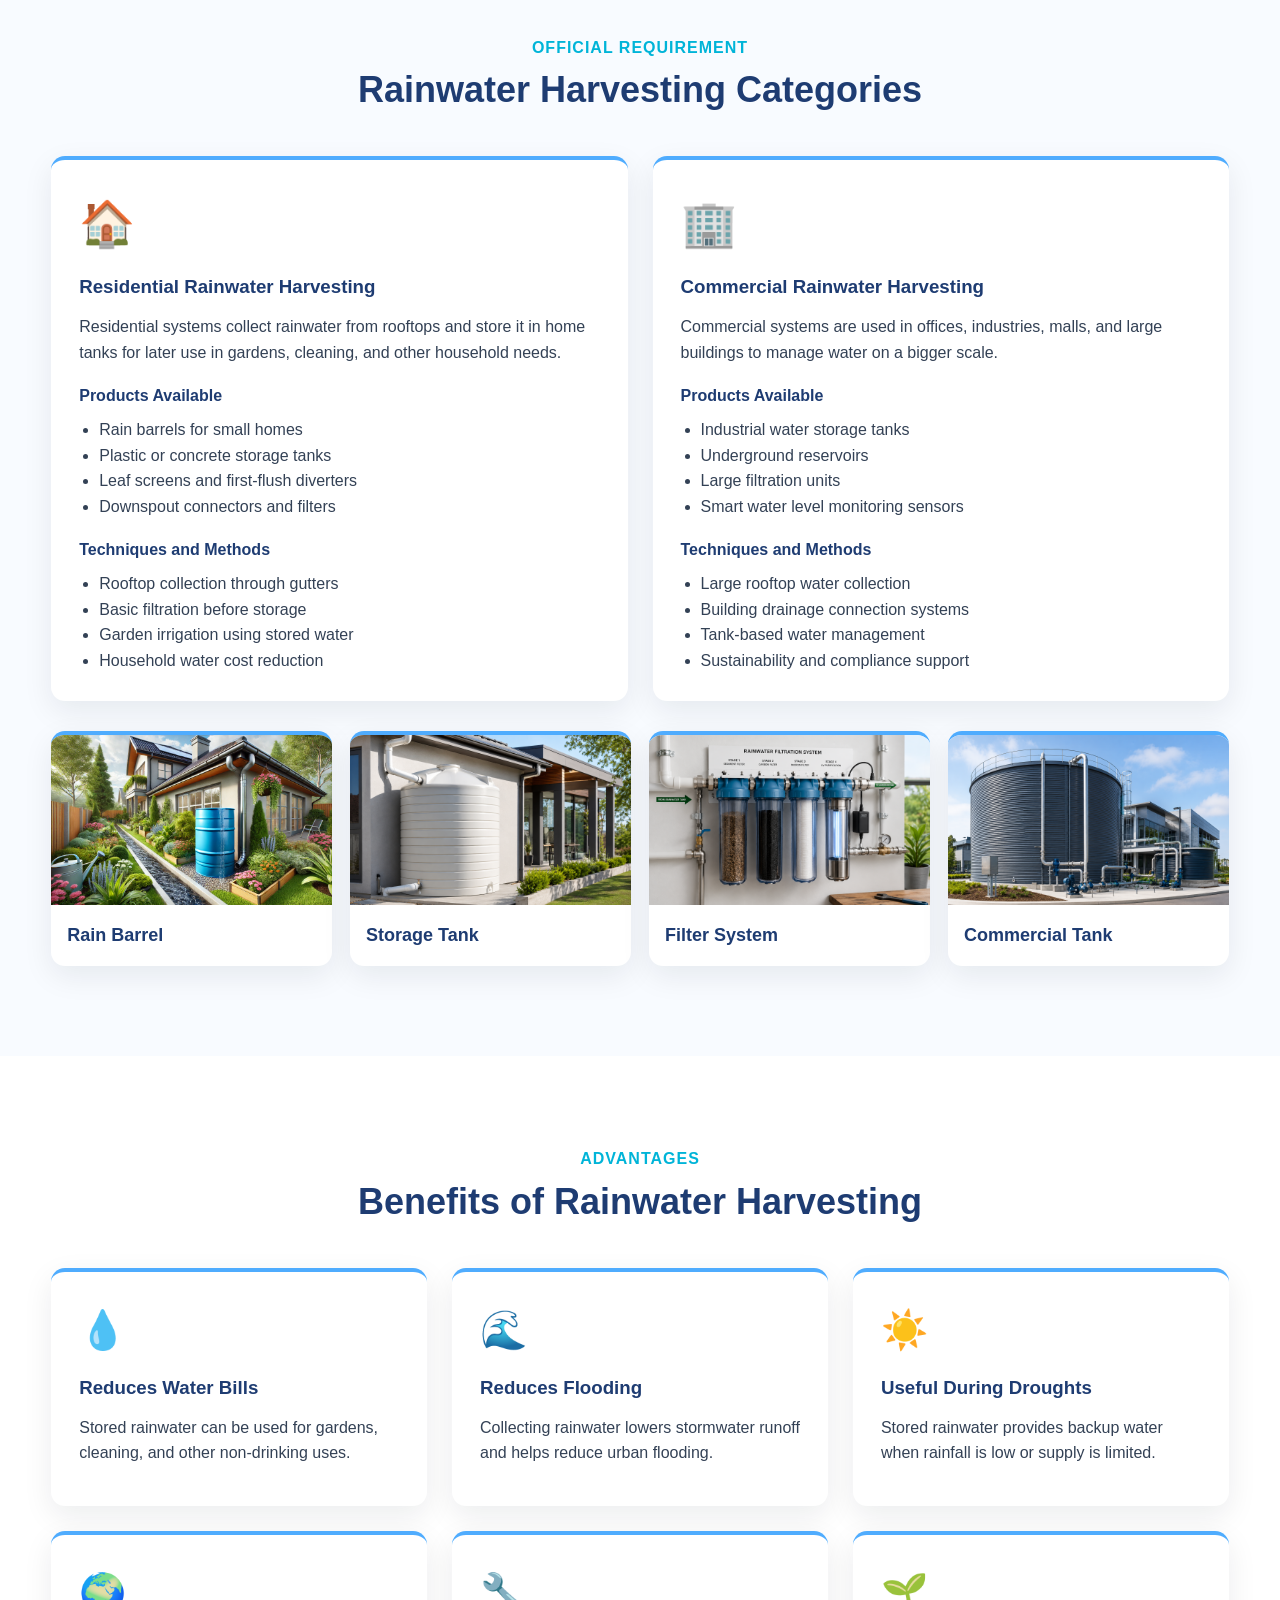
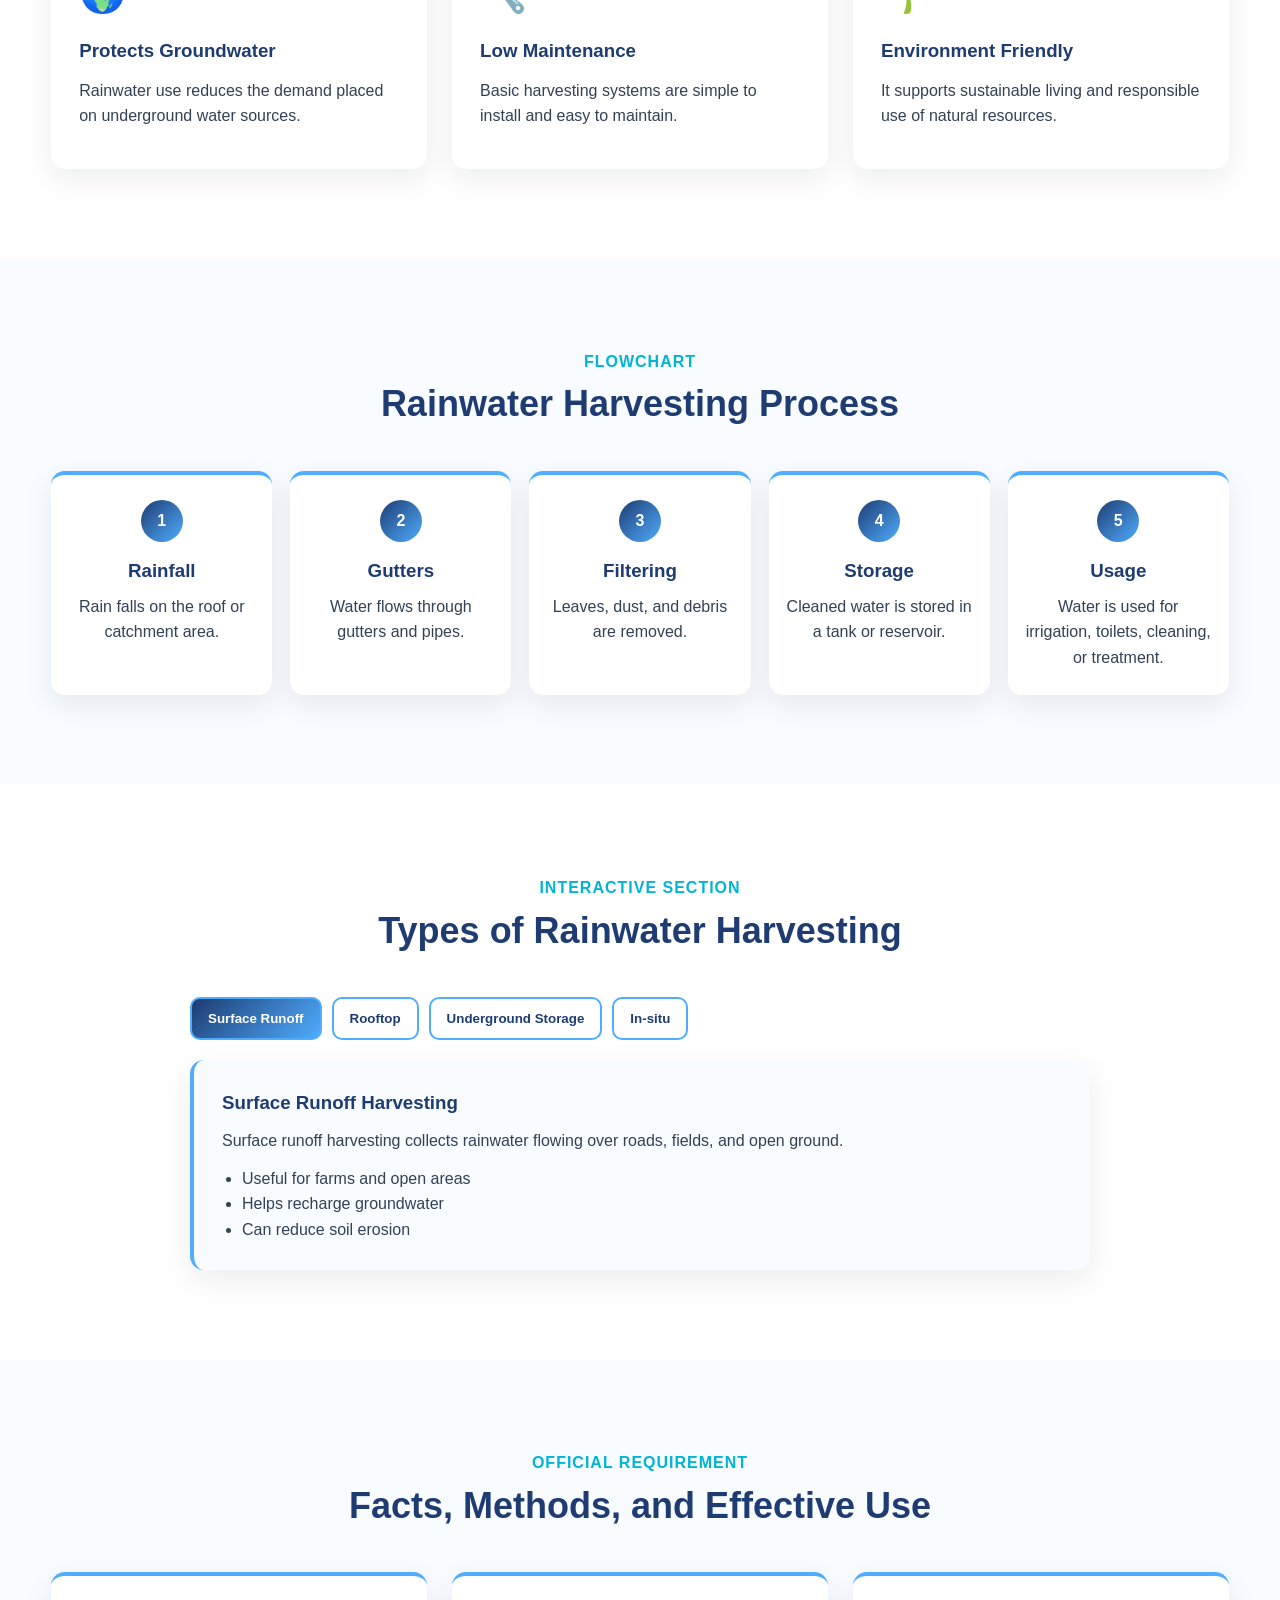
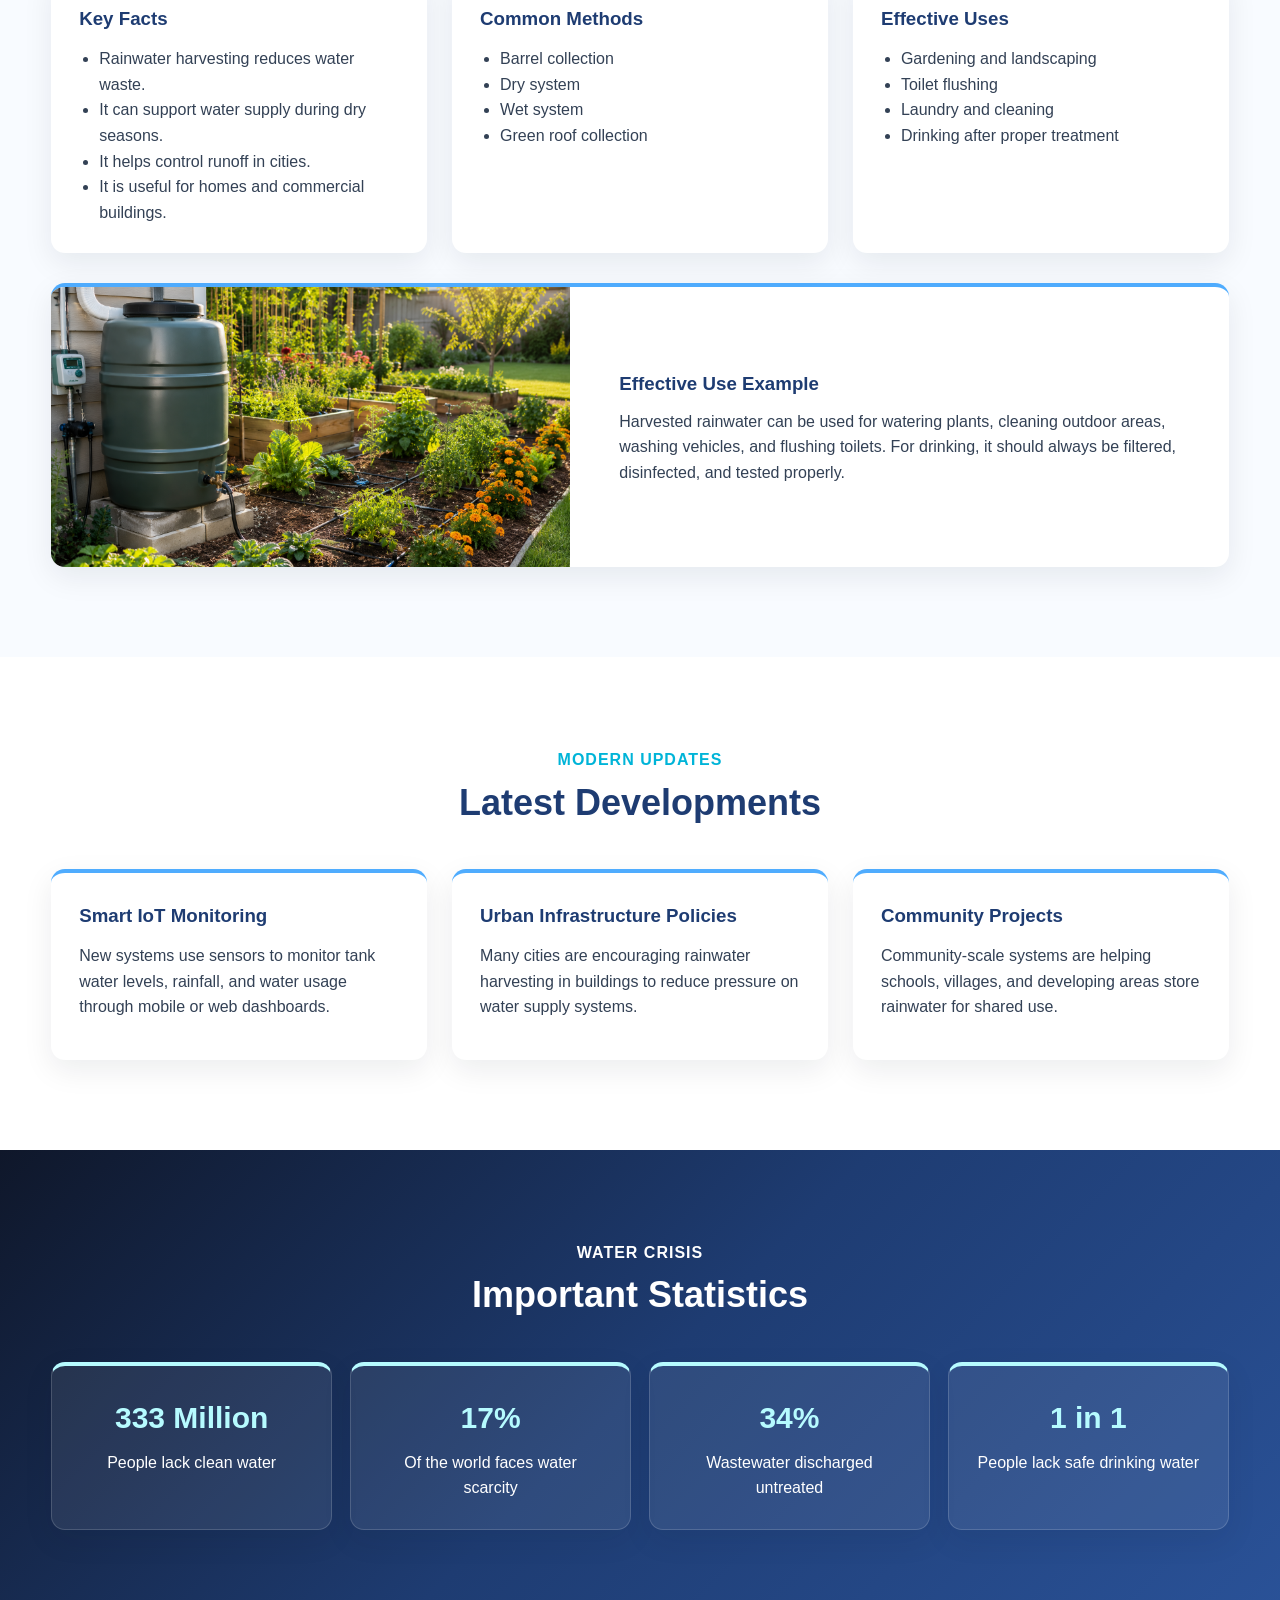
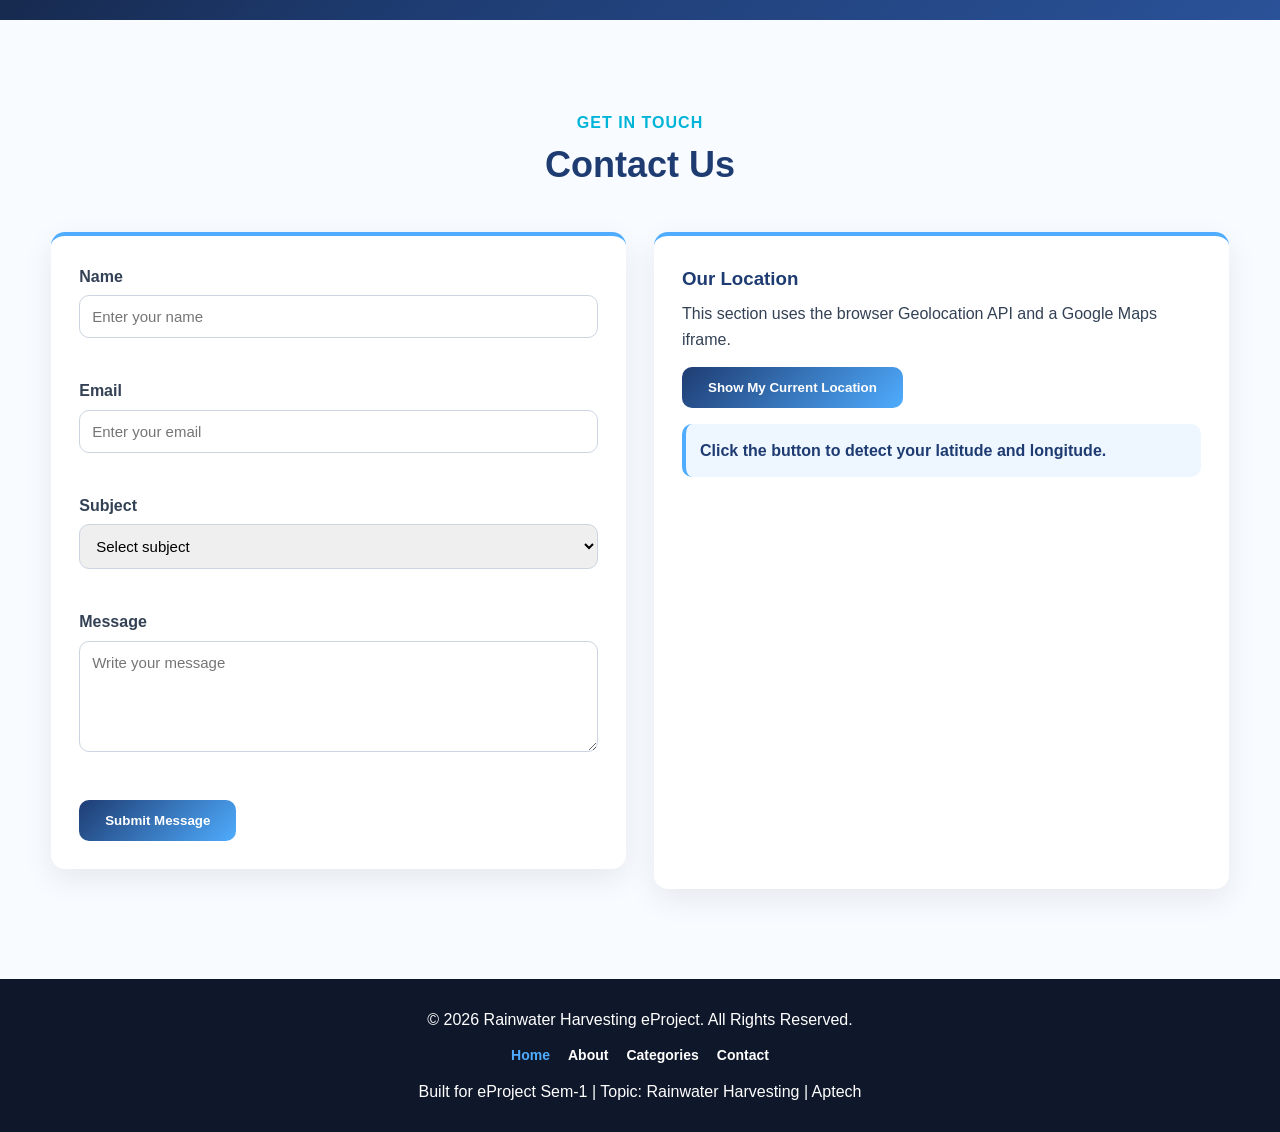
==== commit 43b51f56: "Merge GitHub history and keep polished eProject files" ====
--- a/index.html
+++ b/index.html
@@ -1,11 +1,13 @@
 <!DOCTYPE html>
 <html lang="en">
+
 <head>
     <meta charset="UTF-8">
     <meta name="viewport" content="width=device-width, initial-scale=1.0">
     <title>Rainwater Harvesting eProject</title>
     <link rel="stylesheet" href="styles.css">
 </head>
+
 <body>
 
     <!-- Navigation Bar -->
@@ -72,11 +74,7 @@
                 </div>
 
                 <div class="image-box">
-                    <div class="water-illustration">
-                        <span>☔</span>
-                        <h3>Collect</h3>
-                        <p>Store rainwater for future use</p>
-                    </div>
+                    <img src="images/rooftop-harvesting.jpg" alt="Rooftop rainwater harvesting system">
                 </div>
             </div>
         </div>
@@ -96,13 +94,23 @@
                     <h3>Residential Rainwater Harvesting</h3>
                     <p>
                         Residential systems collect rainwater from rooftops and store it in home tanks
-                        for later use.
-                    </p>
-                    <ul>
-                        <li>Rooftop collection systems</li>
-                        <li>Home storage tanks</li>
-                        <li>Garden irrigation use</li>
-                        <li>Household water cost savings</li>
+                        for later use in gardens, cleaning, and other household needs.
+                    </p>
+
+                    <h4>Products Available</h4>
+                    <ul>
+                        <li>Rain barrels for small homes</li>
+                        <li>Plastic or concrete storage tanks</li>
+                        <li>Leaf screens and first-flush diverters</li>
+                        <li>Downspout connectors and filters</li>
+                    </ul>
+
+                    <h4>Techniques and Methods</h4>
+                    <ul>
+                        <li>Rooftop collection through gutters</li>
+                        <li>Basic filtration before storage</li>
+                        <li>Garden irrigation using stored water</li>
+                        <li>Household water cost reduction</li>
                     </ul>
                 </article>
 
@@ -113,13 +121,45 @@
                         Commercial systems are used in offices, industries, malls, and large buildings
                         to manage water on a bigger scale.
                     </p>
-                    <ul>
-                        <li>Large rooftop collection systems</li>
-                        <li>Industrial storage tanks</li>
-                        <li>Building water management</li>
+
+                    <h4>Products Available</h4>
+                    <ul>
+                        <li>Industrial water storage tanks</li>
+                        <li>Underground reservoirs</li>
+                        <li>Large filtration units</li>
+                        <li>Smart water level monitoring sensors</li>
+                    </ul>
+
+                    <h4>Techniques and Methods</h4>
+                    <ul>
+                        <li>Large rooftop water collection</li>
+                        <li>Building drainage connection systems</li>
+                        <li>Tank-based water management</li>
                         <li>Sustainability and compliance support</li>
                     </ul>
                 </article>
+            </div>
+
+            <div class="image-gallery">
+                <div class="gallery-card">
+                    <img src="images/rain-barrel.jpg" alt="Rain barrel for residential use">
+                    <h3>Rain Barrel</h3>
+                </div>
+
+                <div class="gallery-card">
+                    <img src="images/storage-tank.jpg" alt="Water storage tank">
+                    <h3>Storage Tank</h3>
+                </div>
+
+                <div class="gallery-card">
+                    <img src="images/filter-system.jpg" alt="Rainwater filter system">
+                    <h3>Filter System</h3>
+                </div>
+
+                <div class="gallery-card">
+                    <img src="images/commercial-tank.jpg" alt="Commercial rainwater harvesting tank">
+                    <h3>Commercial Tank</h3>
+                </div>
             </div>
         </div>
     </section>
@@ -311,6 +351,18 @@
                         <li>Drinking after proper treatment</li>
                     </ul>
                 </article>
+            </div>
+
+            <div class="wide-image-card">
+                <img src="images/garden-irrigation.jpg" alt="Garden irrigation using harvested rainwater">
+                <div>
+                    <h3>Effective Use Example</h3>
+                    <p>
+                        Harvested rainwater can be used for watering plants, cleaning outdoor areas,
+                        washing vehicles, and flushing toilets. For drinking, it should always be filtered,
+                        disinfected, and tested properly.
+                    </p>
+                </div>
             </div>
         </div>
     </section>
@@ -423,7 +475,7 @@
                             <small class="error-message" id="messageError"></small>
                         </div>
 
-                        <button type="submit" class="btn primary-btn">Submit Message</button>
+                        <button type="submit" class="btn primary-btn form-btn">Submit Message</button>
                     </form>
 
                     <div class="success-message" id="successMessage">
@@ -433,12 +485,18 @@
 
                 <div class="map-box">
                     <h3>Our Location</h3>
-                    <p>Location shown using Google Maps iframe embed.</p>
-
-                    <iframe
-                        title="Our Location Map"
-                        src="https://www.google.com/maps?q=Aptech%20Learning%20Karachi&output=embed"
-                        loading="lazy">
+                    <p>This section uses the browser Geolocation API and a Google Maps iframe.</p>
+
+                    <button class="btn location-btn" id="locationBtn" type="button">
+                        Show My Current Location
+                    </button>
+
+                    <div class="location-result" id="locationResult">
+                        Click the button to detect your latitude and longitude.
+                    </div>
+
+                    <iframe title="Our Location Map"
+                        src="https://www.google.com/maps?q=Aptech%20Learning%20Karachi&output=embed" loading="lazy">
                     </iframe>
                 </div>
             </div>
@@ -463,4 +521,5 @@
 
     <script src="script.js"></script>
 </body>
+
 </html>
--- a/styles.css
+++ b/styles.css
@@ -1,15 +1,16 @@
 :root {
-    --primary: #003049;
-    --secondary: #669bbc;
-    --accent: #f77f00;
-    --dark: #1a1a1a;
-    --light: #f8fafc;
-    --text: #2b2d42;
+    --primary: #1e3c72;
+    --secondary: #4facfe;
+    --accent: #00b4d8;
+    --dark: #0f172a;
+    --light: #f8fbff;
+    --text: #334155;
     --white: #ffffff;
     --font: 'Segoe UI', Arial, sans-serif;
     --radius: 10px;
-    --shadow: 0 10px 30px rgba(0,0,0,0.08);
-}
+    --shadow: 0 10px 30px rgba(15, 23, 42, 0.08);
+}
+
 * {
     margin: 0;
     padding: 0;
@@ -37,12 +38,14 @@
 
 img {
     max-width: 100%;
+    display: block;
 }
 
 /* Navigation Bar */
 .header {
     width: 100%;
-    background-color: var(--white);
+    background-color: rgba(255, 255, 255, 0.95);
+    backdrop-filter: blur(10px);
     box-shadow: var(--shadow);
     position: fixed;
     top: 0;
@@ -63,7 +66,7 @@
 .logo {
     color: var(--primary);
     font-size: 22px;
-    font-weight: 700;
+    font-weight: 800;
 }
 
 .nav-links {
@@ -112,8 +115,8 @@
 }
 
 .small-title {
-    color: var(--secondary);
-    font-weight: 700;
+    color: var(--accent);
+    font-weight: 800;
     text-transform: uppercase;
     letter-spacing: 1px;
     margin-bottom: 8px;
@@ -134,20 +137,19 @@
     display: inline-block;
     border: none;
     border-radius: var(--radius);
-    padding: 12px 24px;
-    font-weight: 700;
+    padding: 13px 26px;
+    font-weight: 800;
     cursor: pointer;
     transition: transform 0.3s ease, background-color 0.3s ease;
 }
 
 .primary-btn {
-    background: white;
-    color: #1e3c72;
-    font-weight: 700;
+    background: var(--white);
+    color: var(--primary);
 }
 
 .primary-btn:hover {
-    background: #f1f5f9;
+    background: #eef6ff;
     transform: translateY(-3px);
 }
 
@@ -156,41 +158,77 @@
     min-height: 100vh;
     padding-top: 120px;
     background:
-    linear-gradient(
-        135deg,
-        #1e3c72 0%,
-        #2a5298 35%,
-        #4facfe 70%,
-        #b6fbff 100%
-    );
+        linear-gradient(135deg,
+            #1e3c72 0%,
+            #2a5298 35%,
+            #4facfe 70%,
+            #b6fbff 100%);
     display: flex;
     justify-content: center;
     align-items: center;
     text-align: center;
-    color: white;
+    color: var(--white);
+    position: relative;
+    overflow: hidden;
+}
+
+.hero::before {
+    content: "";
+    position: absolute;
+    width: 200%;
+    height: 220px;
+    background: rgba(255, 255, 255, 0.12);
+    border-radius: 45%;
+    bottom: -120px;
+    left: -50%;
+    animation: waveMove 14s linear infinite;
+}
+
+.hero::after {
+    content: "";
+    position: absolute;
+    width: 200%;
+    height: 180px;
+    background: rgba(255, 255, 255, 0.08);
+    border-radius: 45%;
+    bottom: -100px;
+    left: -50%;
+    animation: waveMove 20s linear infinite reverse;
 }
 
 .hero-content {
     width: 92%;
-    max-width: 800px;
+    max-width: 820px;
+    position: relative;
+    z-index: 2;
 }
 
 .hero-tagline {
     text-transform: uppercase;
-    letter-spacing: 2px;
-    font-weight: 700;
-    margin-bottom: 12px;
+    letter-spacing: 3px;
+    font-weight: 800;
+    margin-bottom: 14px;
 }
 
 .hero h1 {
-    font-size: 56px;
-    line-height: 1.1;
+    font-size: 58px;
+    line-height: 1.12;
     margin-bottom: 18px;
 }
 
 .hero p {
-    font-size: 20px;
-    margin-bottom: 28px;
+    font-size: 21px;
+    margin-bottom: 30px;
+}
+
+@keyframes waveMove {
+    from {
+        transform: translateX(0);
+    }
+
+    to {
+        transform: translateX(-25%);
+    }
 }
 
 /* About Section */
@@ -211,30 +249,17 @@
 
 .image-box {
     min-height: 320px;
-    border-radius: var(--radius);
-    background: linear-gradient(135deg, #dff9fb, #c8f7dc);
+    border-radius: 14px;
+    background: linear-gradient(135deg, #eef6ff, #dff7ff);
     box-shadow: var(--shadow);
-    display: flex;
-    justify-content: center;
-    align-items: center;
-}
-
-.water-illustration {
-    width: 80%;
-    padding: 35px;
-    border-radius: var(--radius);
-    background-color: rgba(255,255,255,0.75);
-    text-align: center;
-}
-
-.water-illustration span {
-    font-size: 76px;
-}
-
-.water-illustration h3 {
-    color: var(--primary);
-    font-size: 28px;
-    margin-top: 10px;
+    overflow: hidden;
+}
+
+.image-box img {
+    width: 100%;
+    height: 100%;
+    min-height: 320px;
+    object-fit: cover;
 }
 
 /* Categories Section */
@@ -259,10 +284,11 @@
 .benefit-card,
 .development-card,
 .stat-box {
-    background-color: var(--white);
-    border-radius: var(--radius);
+    background: var(--white);
+    border-radius: 14px;
     box-shadow: var(--shadow);
     padding: 28px;
+    border-top: 4px solid var(--secondary);
     transition: transform 0.3s ease, box-shadow 0.3s ease;
 }
 
@@ -270,7 +296,7 @@
 .benefit-card:hover,
 .development-card:hover {
     transform: translateY(-6px);
-    box-shadow: 0 8px 25px rgba(0,0,0,0.14);
+    box-shadow: 0 15px 35px rgba(15, 23, 42, 0.14);
 }
 
 .card-icon {
@@ -283,6 +309,12 @@
 .development-card h3 {
     color: var(--primary);
     margin-bottom: 12px;
+}
+
+.info-card h4 {
+    color: var(--primary);
+    margin-top: 18px;
+    margin-bottom: 8px;
 }
 
 .info-card p,
@@ -291,6 +323,34 @@
     margin-bottom: 12px;
 }
 
+/* Image Gallery */
+.image-gallery {
+    display: grid;
+    grid-template-columns: repeat(4, 1fr);
+    gap: 18px;
+    margin-top: 30px;
+}
+
+.gallery-card {
+    background: var(--white);
+    border-radius: 14px;
+    box-shadow: var(--shadow);
+    overflow: hidden;
+    border-top: 4px solid var(--secondary);
+}
+
+.gallery-card img {
+    width: 100%;
+    height: 170px;
+    object-fit: cover;
+}
+
+.gallery-card h3 {
+    color: var(--primary);
+    font-size: 18px;
+    padding: 16px;
+}
+
 /* Benefits Section */
 .benefits {
     background-color: var(--white);
@@ -319,11 +379,11 @@
 
 .process-step {
     background-color: var(--white);
-    border-radius: var(--radius);
+    border-radius: 14px;
     box-shadow: var(--shadow);
     padding: 25px 18px;
     text-align: center;
-    position: relative;
+    border-top: 4px solid var(--secondary);
 }
 
 .process-step span {
@@ -331,9 +391,9 @@
     height: 42px;
     margin: 0 auto 14px;
     border-radius: 50%;
-    background-color: var(--secondary);
-    color: var(--white);
-    font-weight: 700;
+    background: linear-gradient(135deg, var(--primary), var(--secondary));
+    color: var(--white);
+    font-weight: 800;
     display: flex;
     justify-content: center;
     align-items: center;
@@ -362,28 +422,29 @@
 }
 
 .tab-btn {
-    border: 2px solid var(--primary);
+    border: 2px solid var(--secondary);
     border-radius: var(--radius);
     background-color: var(--white);
     color: var(--primary);
     padding: 12px 16px;
-    font-weight: 700;
+    font-weight: 800;
     cursor: pointer;
     transition: all 0.3s ease;
 }
 
 .tab-btn:hover,
 .tab-btn.active {
-    background-color: var(--primary);
+    background: linear-gradient(135deg, var(--primary), var(--secondary));
     color: var(--white);
 }
 
 .tab-content {
     display: none;
     background-color: var(--light);
-    border-radius: var(--radius);
+    border-radius: 14px;
     padding: 28px;
     box-shadow: var(--shadow);
+    border-left: 4px solid var(--secondary);
 }
 
 .tab-content.active {
@@ -410,6 +471,34 @@
     gap: 25px;
 }
 
+.wide-image-card {
+    margin-top: 30px;
+    display: grid;
+    grid-template-columns: 0.9fr 1.1fr;
+    gap: 24px;
+    align-items: center;
+    background: var(--white);
+    border-radius: 14px;
+    box-shadow: var(--shadow);
+    overflow: hidden;
+    border-top: 4px solid var(--secondary);
+}
+
+.wide-image-card img {
+    width: 100%;
+    height: 280px;
+    object-fit: cover;
+}
+
+.wide-image-card div {
+    padding: 25px;
+}
+
+.wide-image-card h3 {
+    color: var(--primary);
+    margin-bottom: 10px;
+}
+
 /* Latest Developments Section */
 .developments {
     background-color: var(--white);
@@ -417,7 +506,11 @@
 
 /* Statistics Section */
 .statistics {
-    background: linear-gradient(135deg, var(--dark), #102027);
+    background:
+        linear-gradient(135deg,
+            #0f172a,
+            #1e3c72,
+            #2a5298);
     color: var(--white);
 }
 
@@ -428,14 +521,15 @@
 }
 
 .stat-box {
-    background-color: rgba(255,255,255,0.08);
+    background-color: rgba(255, 255, 255, 0.08);
     color: var(--white);
     text-align: center;
-    border: 1px solid rgba(255,255,255,0.15);
+    border: 1px solid rgba(255, 255, 255, 0.16);
+    border-top: 4px solid #b6fbff;
 }
 
 .stat-box h3 {
-    color: var(--secondary);
+    color: #b6fbff;
     font-size: 30px;
     margin-bottom: 8px;
 }
@@ -455,9 +549,10 @@
 .contact-form-box,
 .map-box {
     background-color: var(--white);
-    border-radius: var(--radius);
+    border-radius: 14px;
     box-shadow: var(--shadow);
     padding: 28px;
+    border-top: 4px solid var(--secondary);
 }
 
 .form-group {
@@ -466,7 +561,7 @@
 
 label {
     display: block;
-    font-weight: 700;
+    font-weight: 800;
     margin-bottom: 6px;
 }
 
@@ -474,7 +569,7 @@
 select,
 textarea {
     width: 100%;
-    border: 1px solid #cfd8dc;
+    border: 1px solid #cbd5e1;
     border-radius: var(--radius);
     padding: 12px;
     font-family: var(--font);
@@ -484,7 +579,7 @@
 input:focus,
 select:focus,
 textarea:focus {
-    outline: 2px solid rgba(46, 204, 113, 0.35);
+    outline: 2px solid rgba(79, 172, 254, 0.28);
     border-color: var(--secondary);
 }
 
@@ -498,12 +593,34 @@
 
 .success-message {
     display: none;
-    background-color: #dff9e8;
-    color: #145a32;
+    background-color: #eef6ff;
+    color: var(--primary);
     border-radius: var(--radius);
     padding: 18px;
+    font-weight: 800;
+    text-align: center;
+}
+
+.form-btn,
+.location-btn {
+    background: linear-gradient(135deg, var(--primary), var(--secondary));
+    color: var(--white);
+}
+
+.form-btn:hover,
+.location-btn:hover {
+    background: linear-gradient(135deg, #17315f, #3b96df);
+    transform: translateY(-3px);
+}
+
+.location-result {
+    background: #eef6ff;
+    color: var(--primary);
+    border-left: 4px solid var(--secondary);
+    border-radius: var(--radius);
+    padding: 14px;
+    margin: 16px 0;
     font-weight: 700;
-    text-align: center;
 }
 
 .map-box h3 {
@@ -580,13 +697,15 @@
     .two-column,
     .two-card-grid,
     .three-column,
-    .contact-layout {
+    .contact-layout,
+    .wide-image-card {
         grid-template-columns: 1fr;
     }
 
     .benefit-grid,
     .three-card-grid,
-    .stats-grid {
+    .stats-grid,
+    .image-gallery {
         grid-template-columns: repeat(2, 1fr);
     }
 
@@ -619,7 +738,8 @@
 
     .benefit-grid,
     .three-card-grid,
-    .stats-grid {
+    .stats-grid,
+    .image-gallery {
         grid-template-columns: 1fr;
     }
 
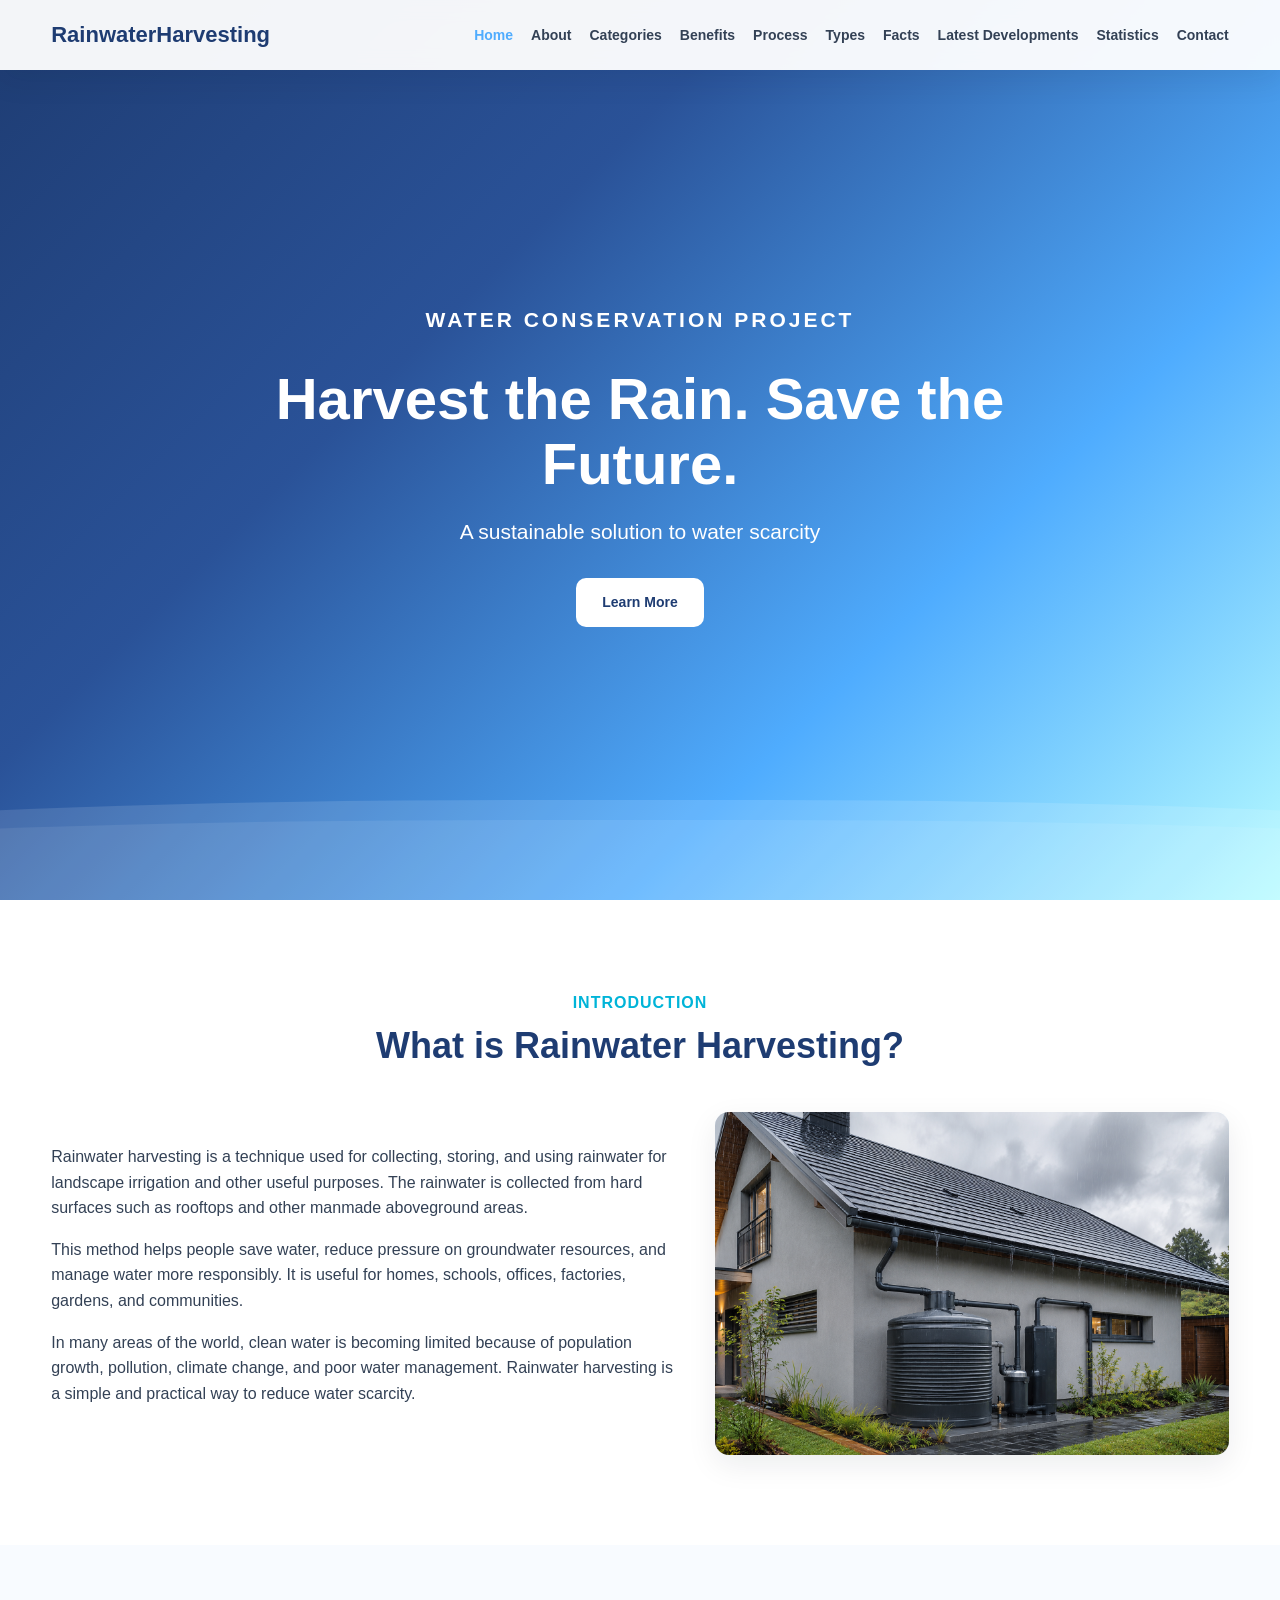
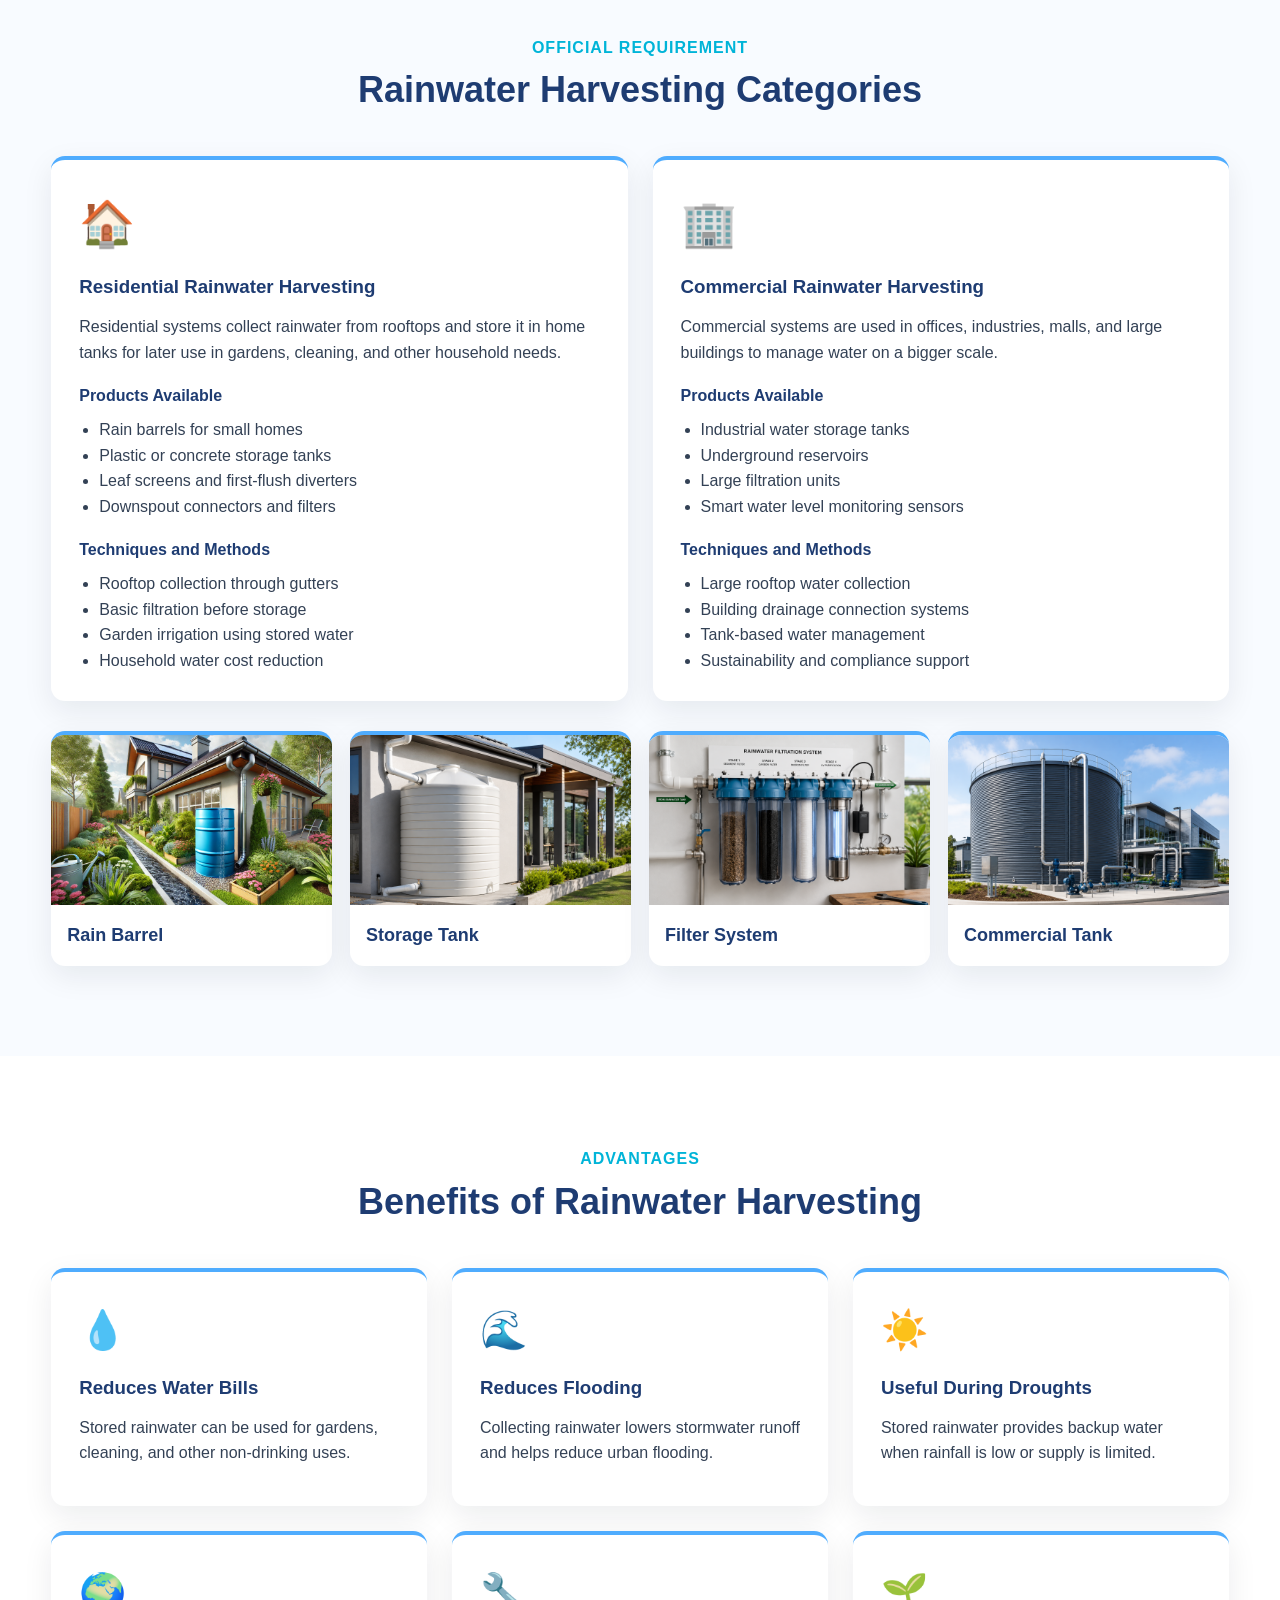
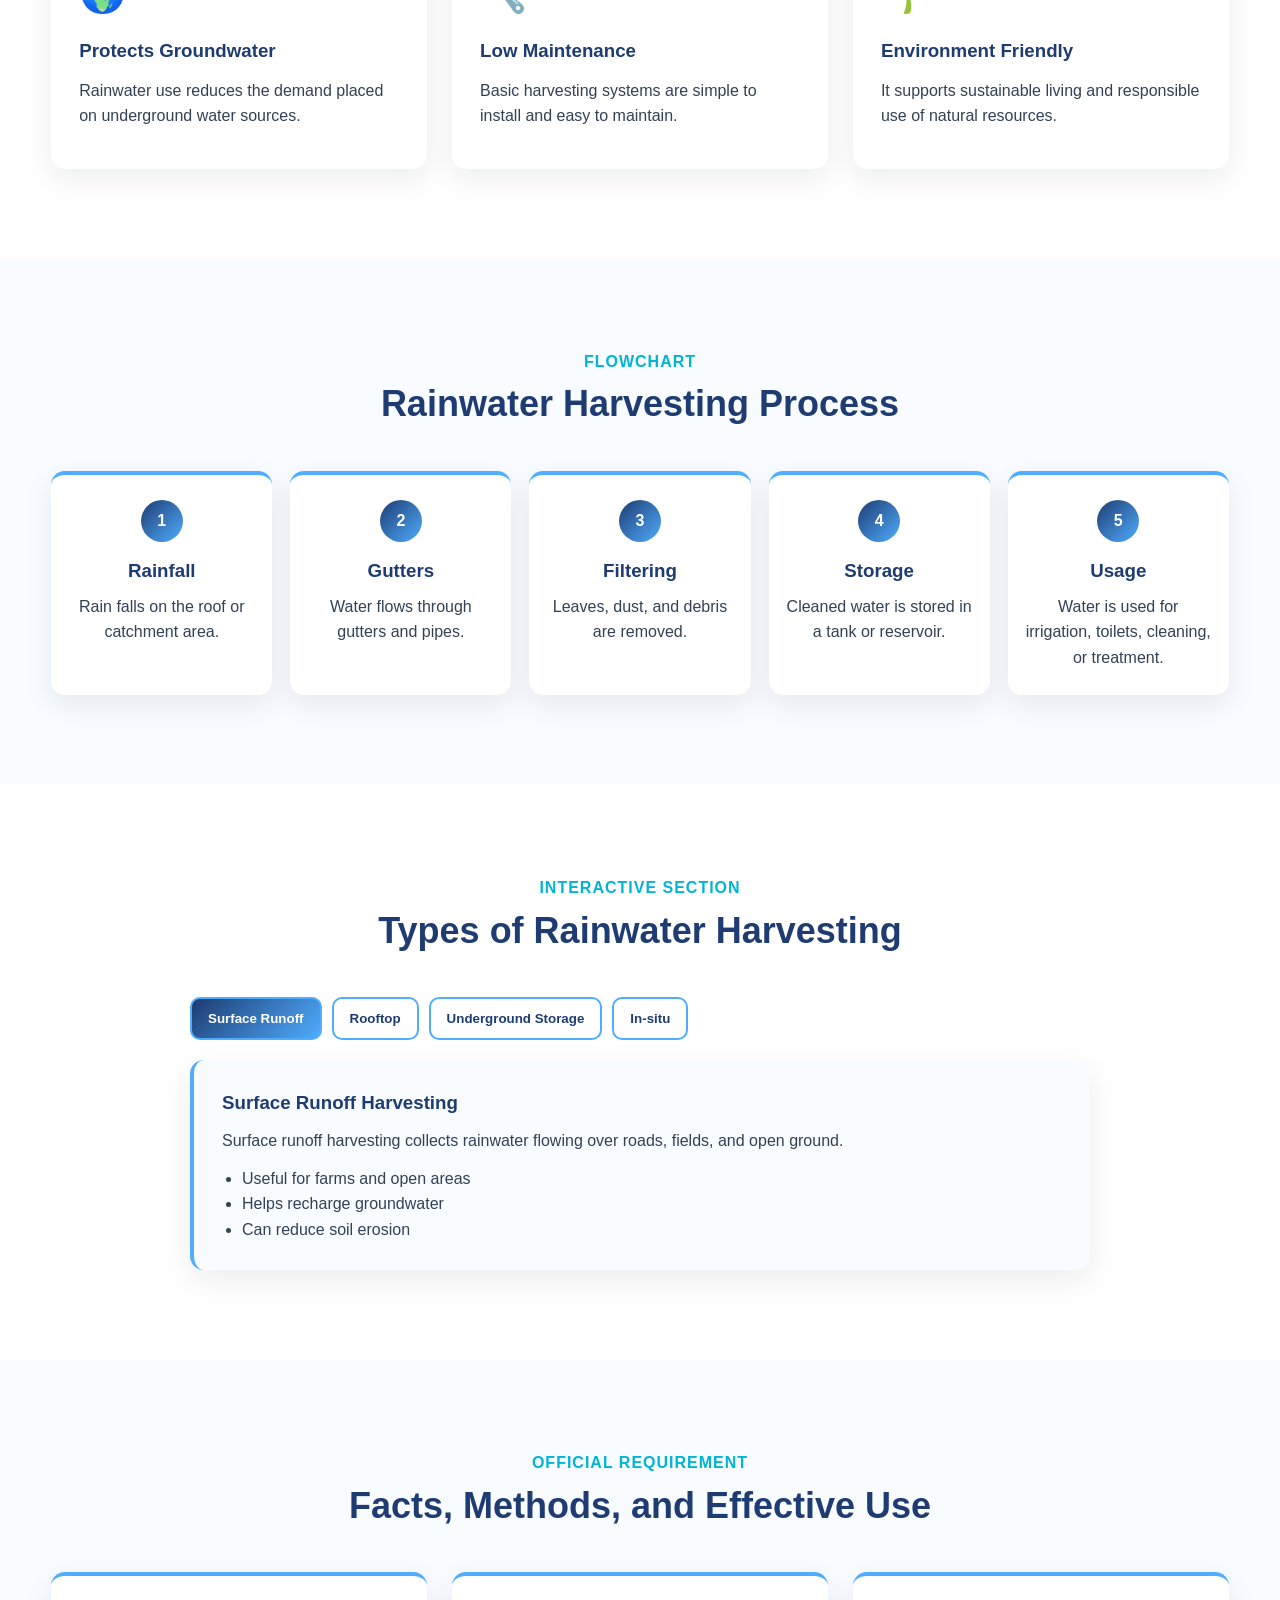
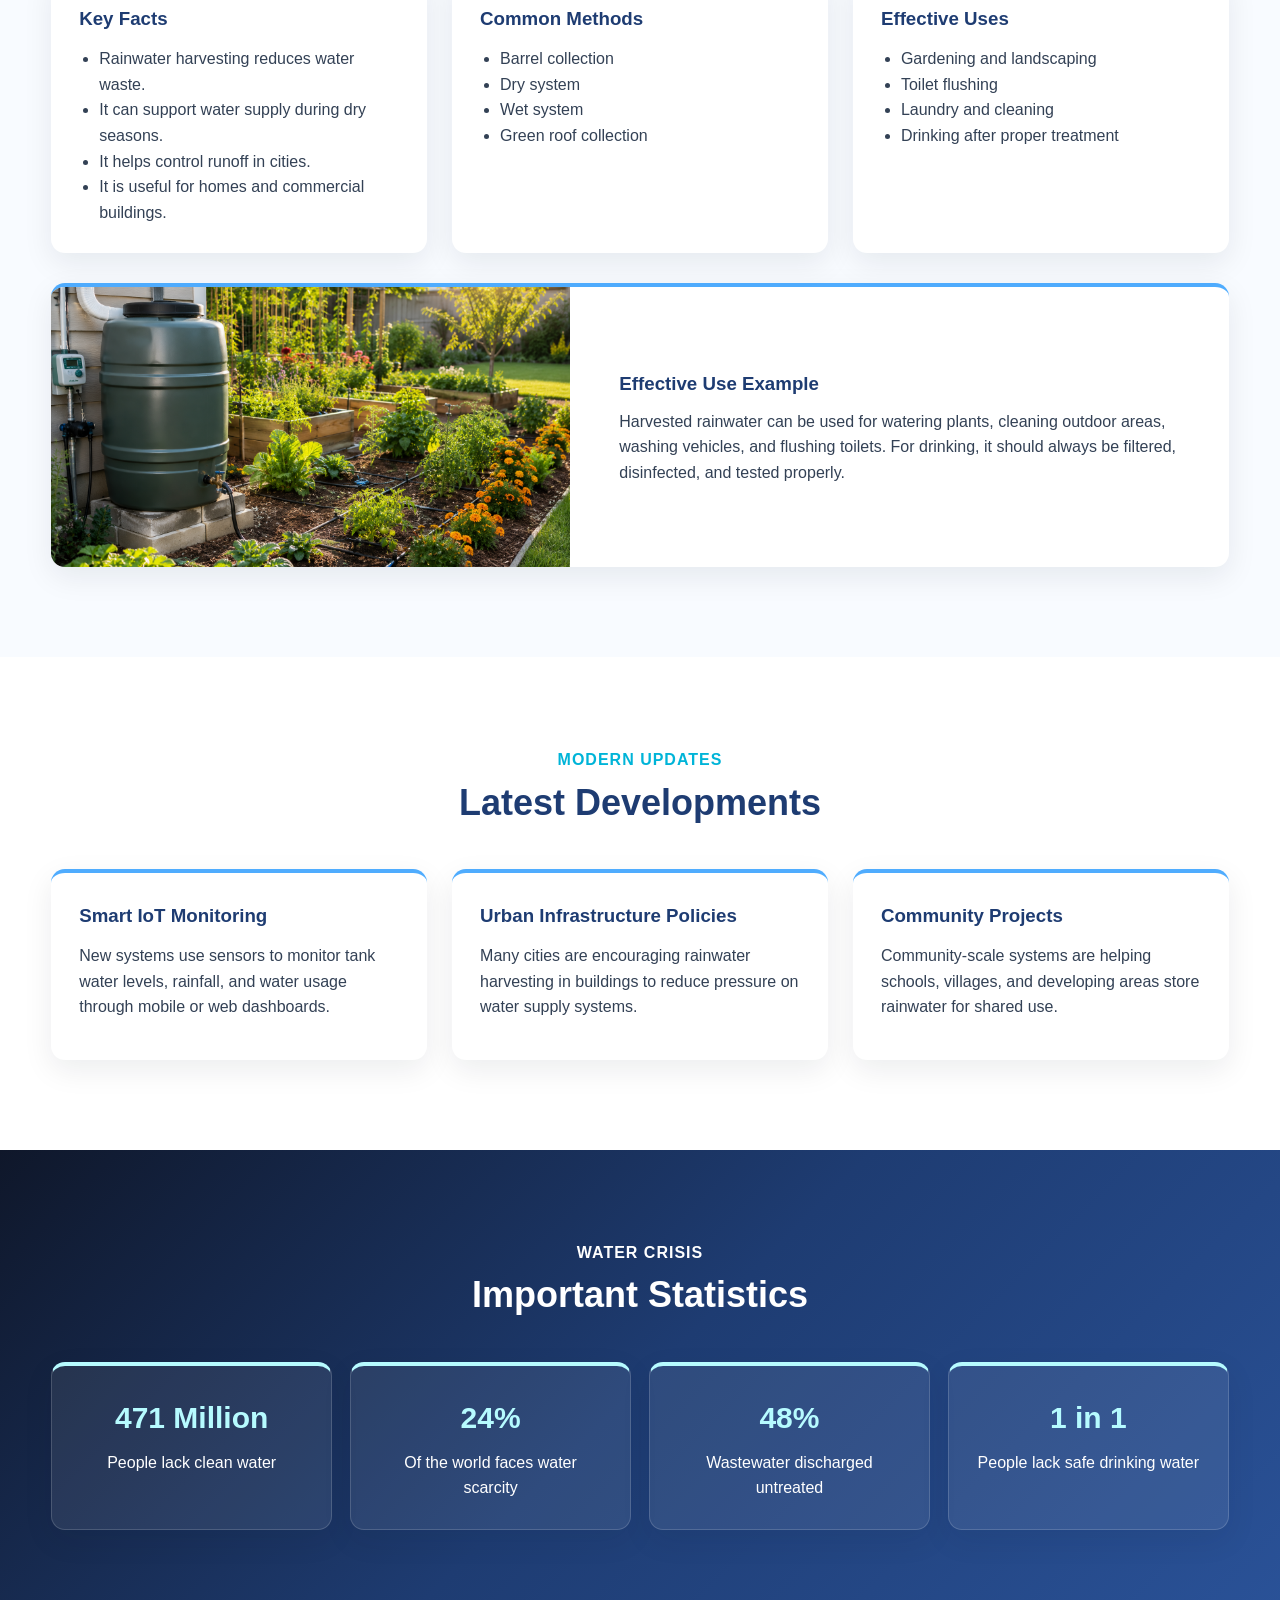
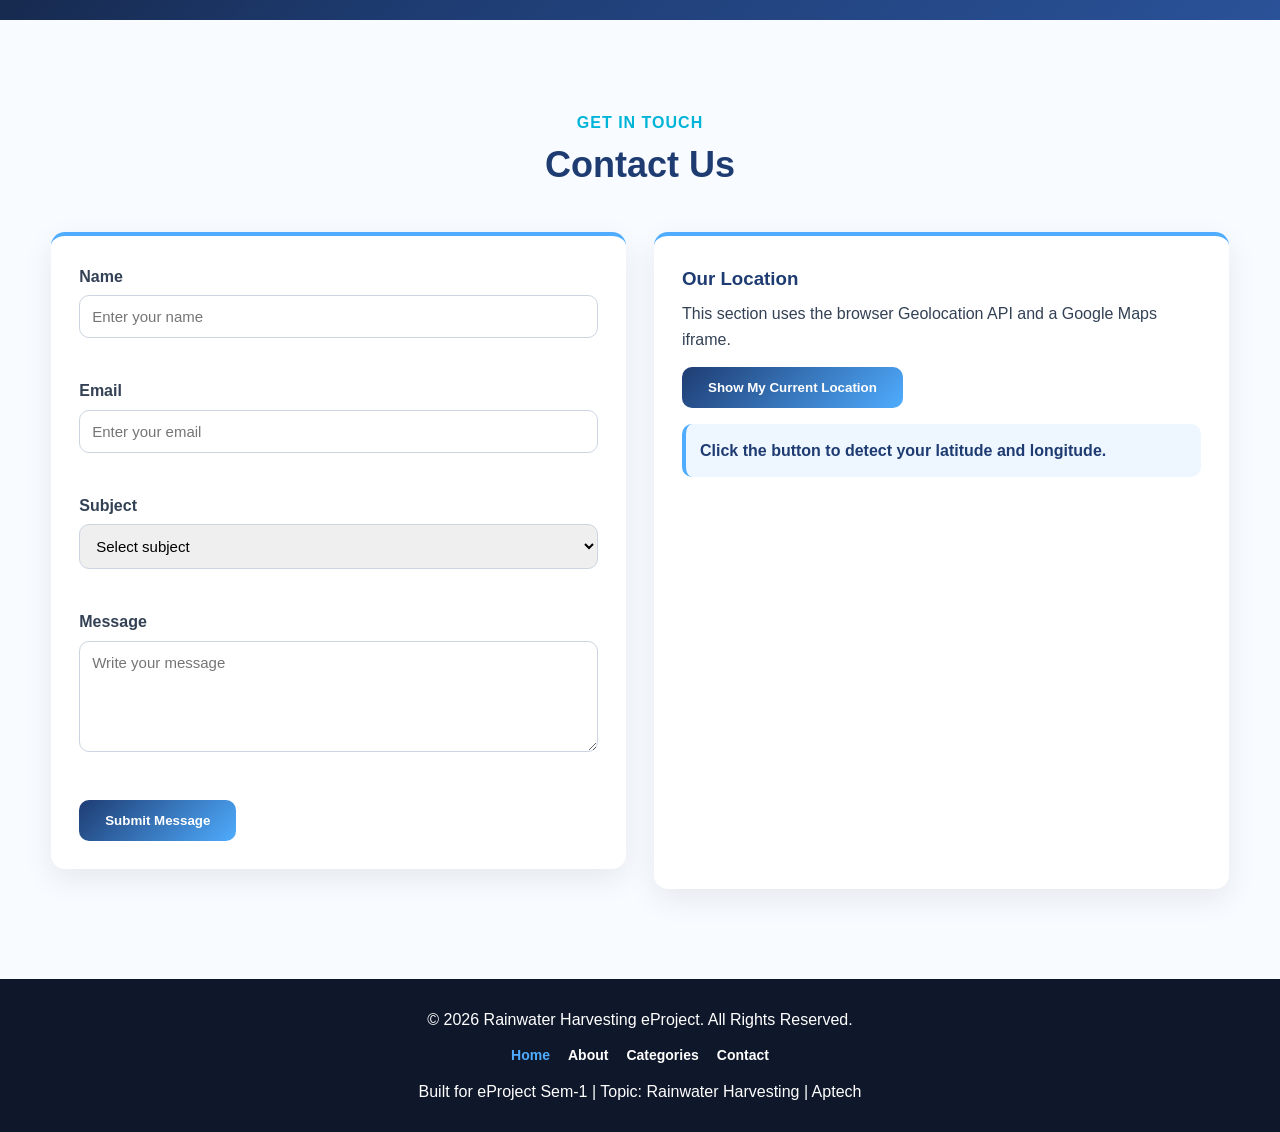
==== commit 6e8f9253: "Add SEO meta tags, canonical URL, and sitemap" ====
--- a/index.html
+++ b/index.html
@@ -4,7 +4,19 @@
 <head>
     <meta charset="UTF-8">
     <meta name="viewport" content="width=device-width, initial-scale=1.0">
-    <title>Rainwater Harvesting eProject</title>
+    <title>Rainwater Harvesting eProject | Aptech Learning</title>
+    <meta name="description" content="A responsive Aptech rainwater harvesting eProject with educational sections, tabs, counters, contact form, geolocation, and Google Maps.">
+    <link rel="canonical" href="https://fazal305.github.io/rainwater-harvesting-eproject/">
+
+    <meta property="og:type" content="website">
+    <meta property="og:url" content="https://fazal305.github.io/rainwater-harvesting-eproject/">
+    <meta property="og:title" content="Rainwater Harvesting eProject | Aptech Learning">
+    <meta property="og:description" content="A responsive Aptech rainwater harvesting eProject with educational sections, tabs, counters, contact form, geolocation, and Google Maps.">
+
+    <meta name="twitter:card" content="summary_large_image">
+    <meta name="twitter:title" content="Rainwater Harvesting eProject | Aptech Learning">
+    <meta name="twitter:description" content="A responsive Aptech rainwater harvesting eProject with educational sections, tabs, counters, contact form, geolocation, and Google Maps.">
+
     <link rel="stylesheet" href="styles.css">
 </head>
 
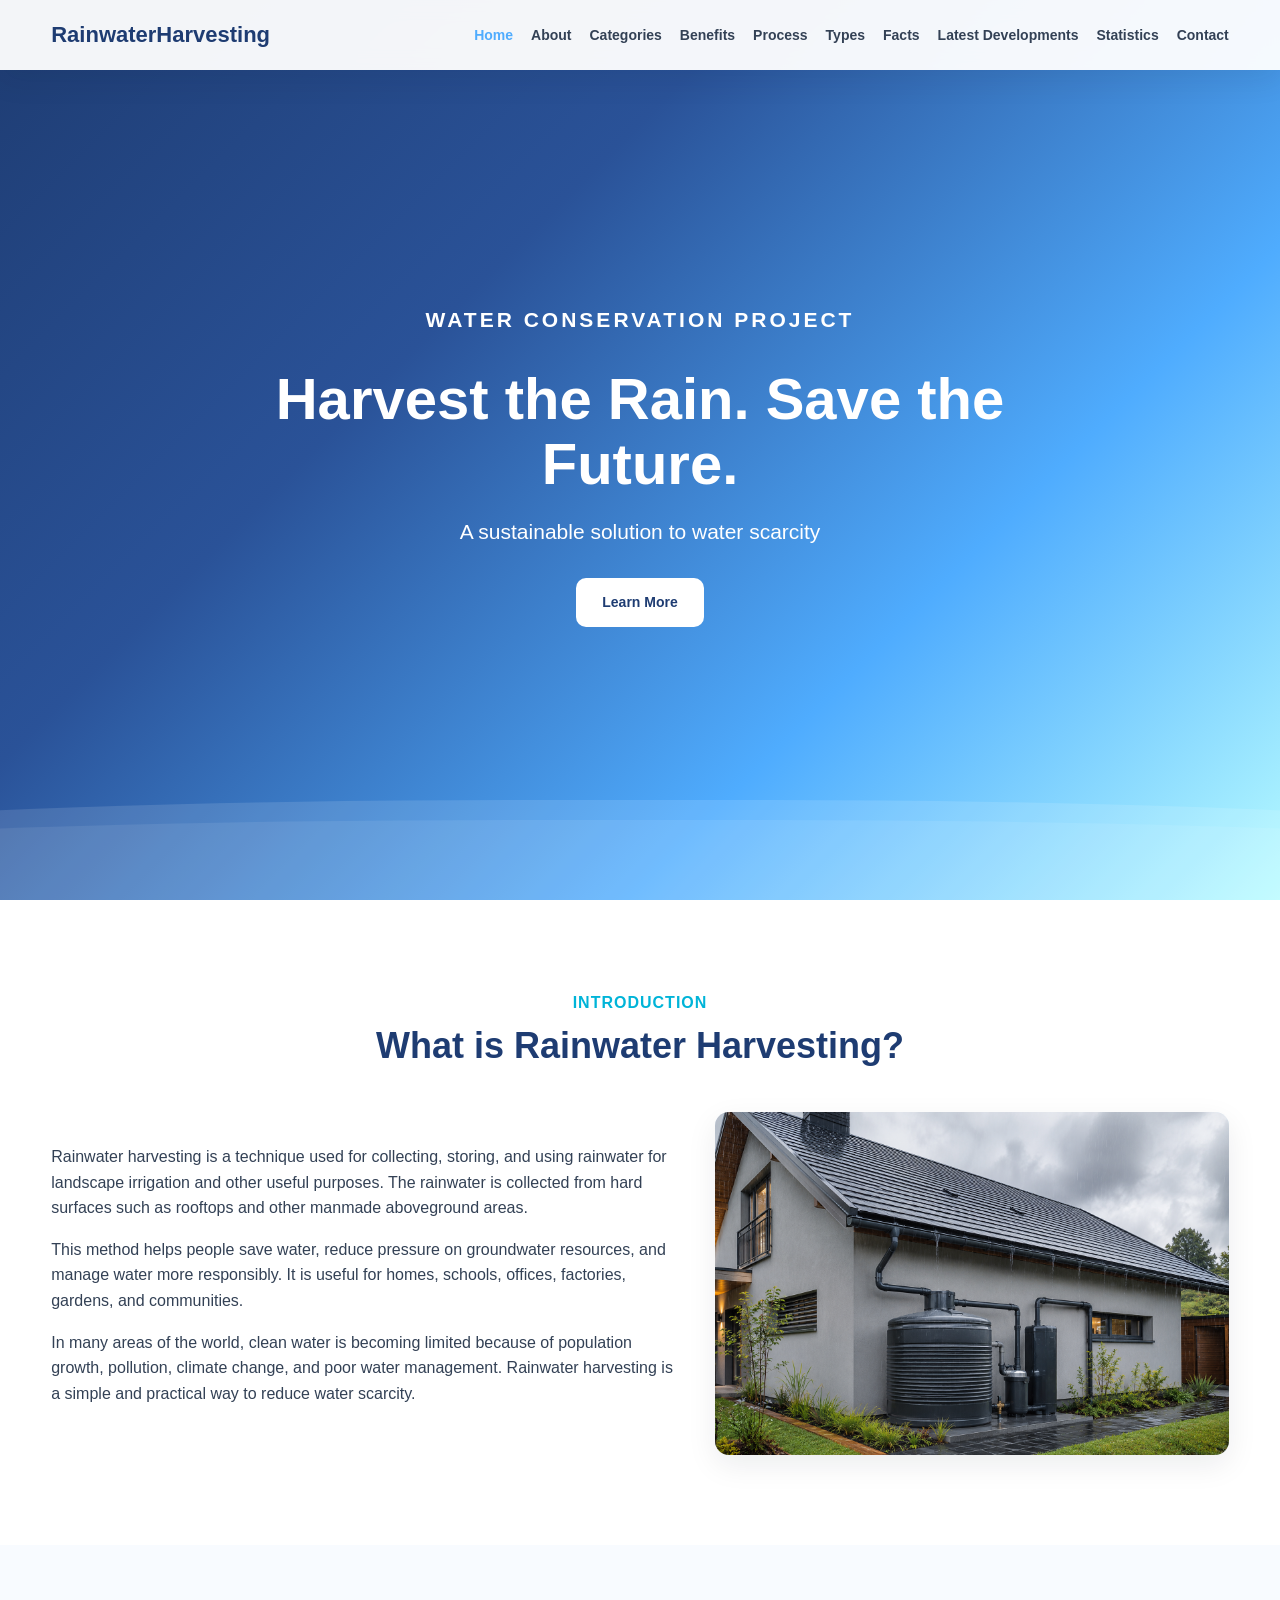
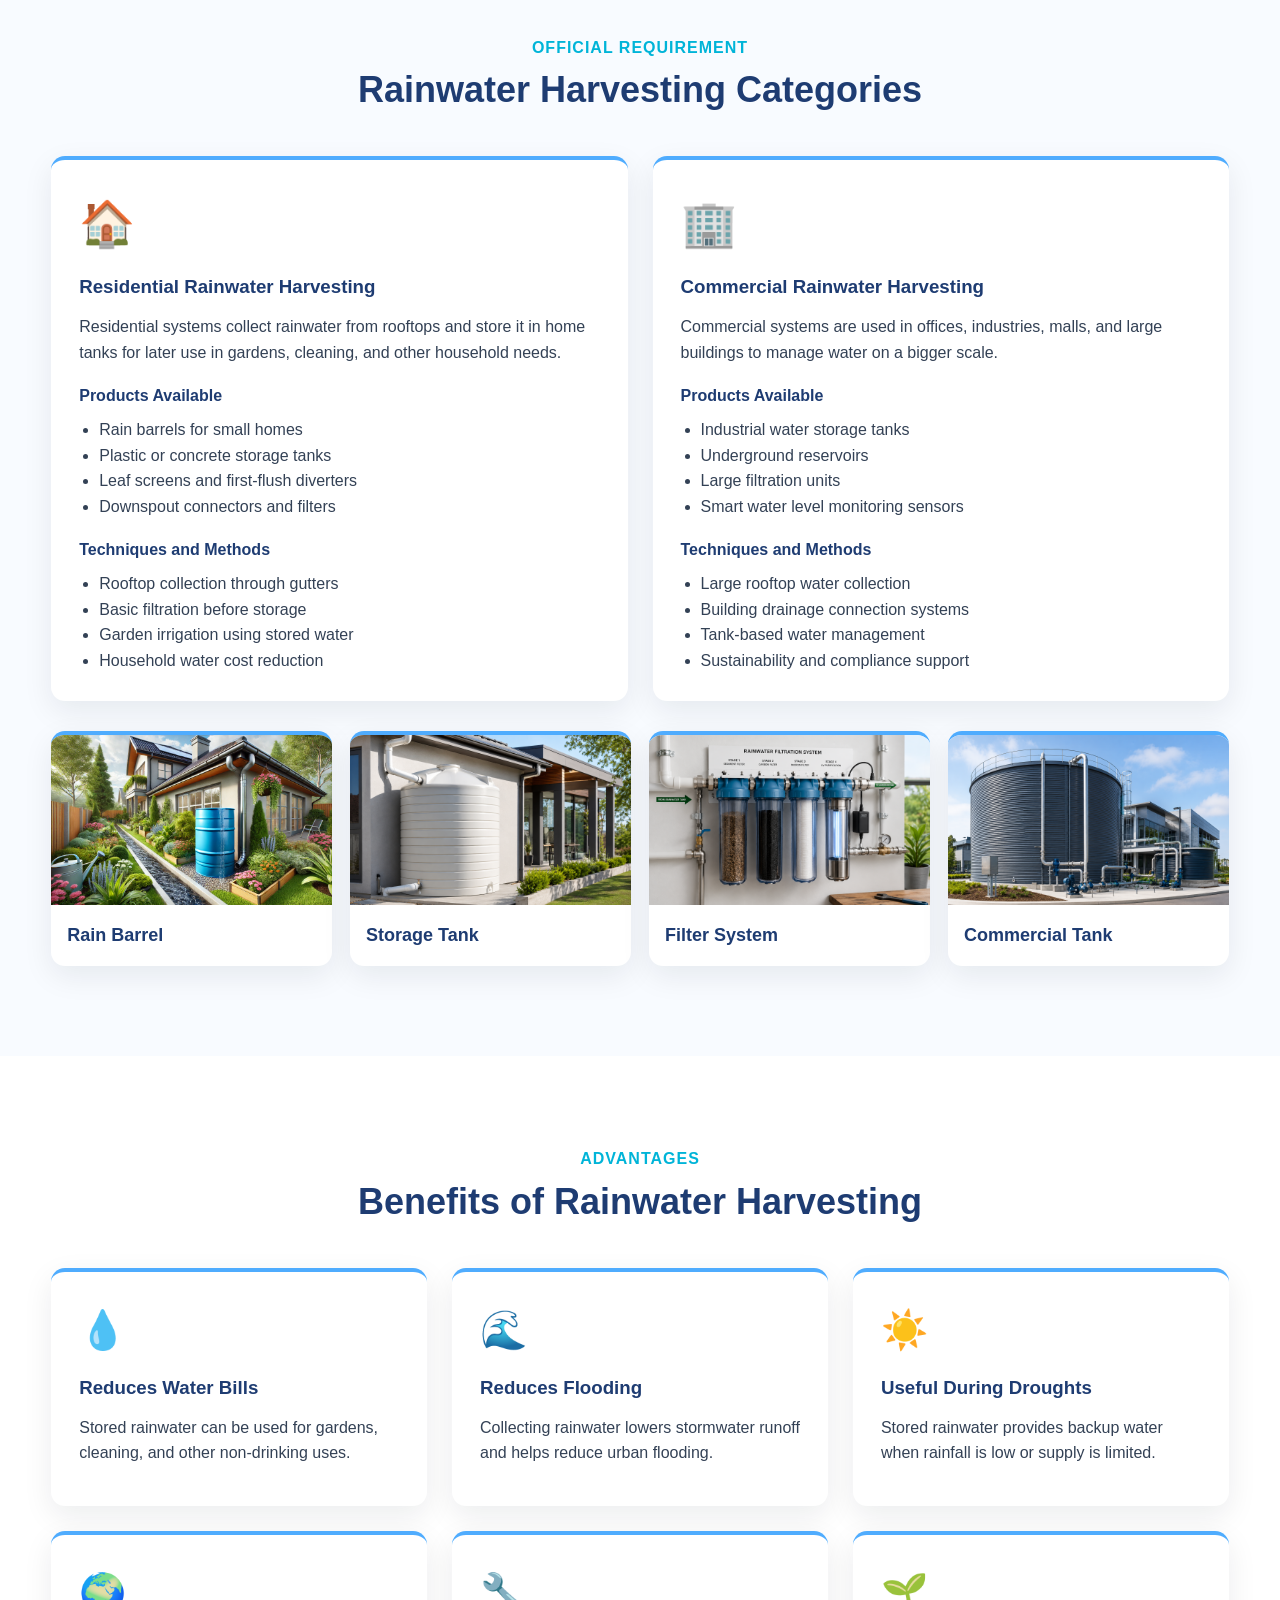
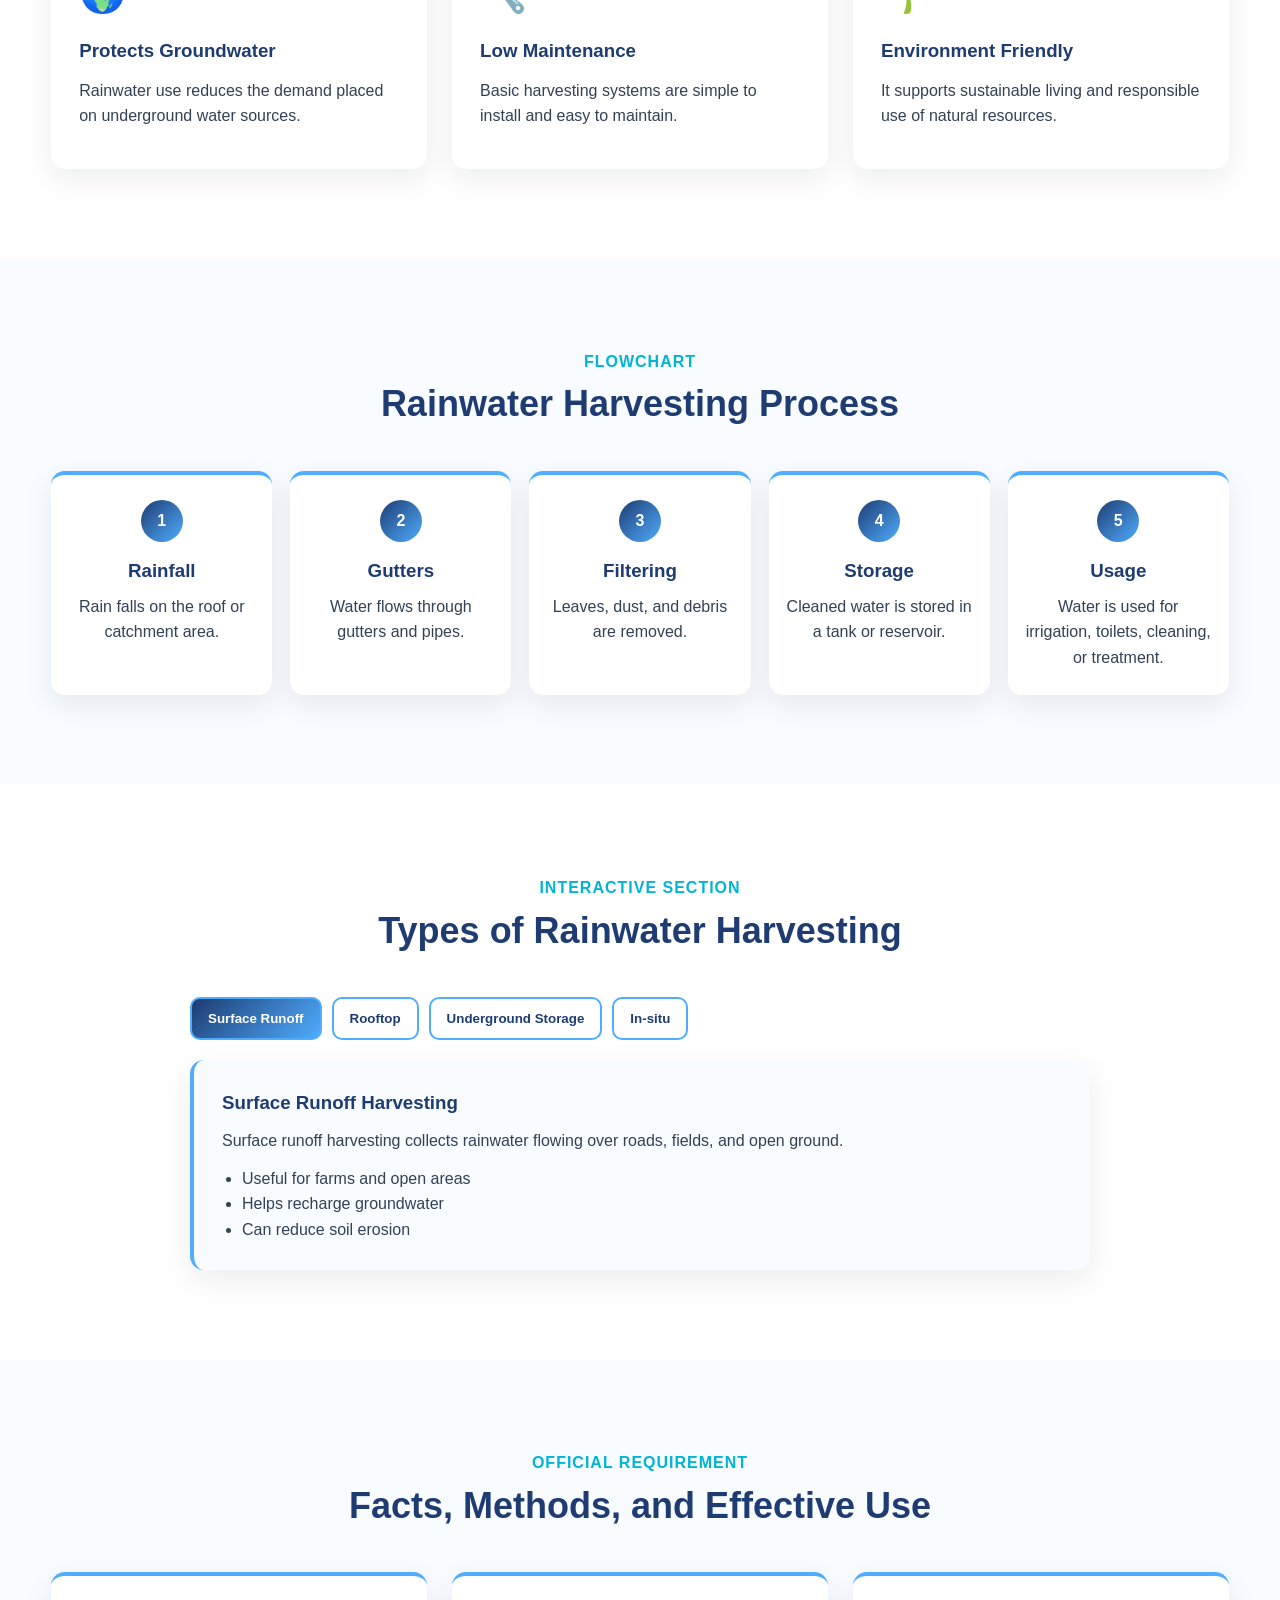
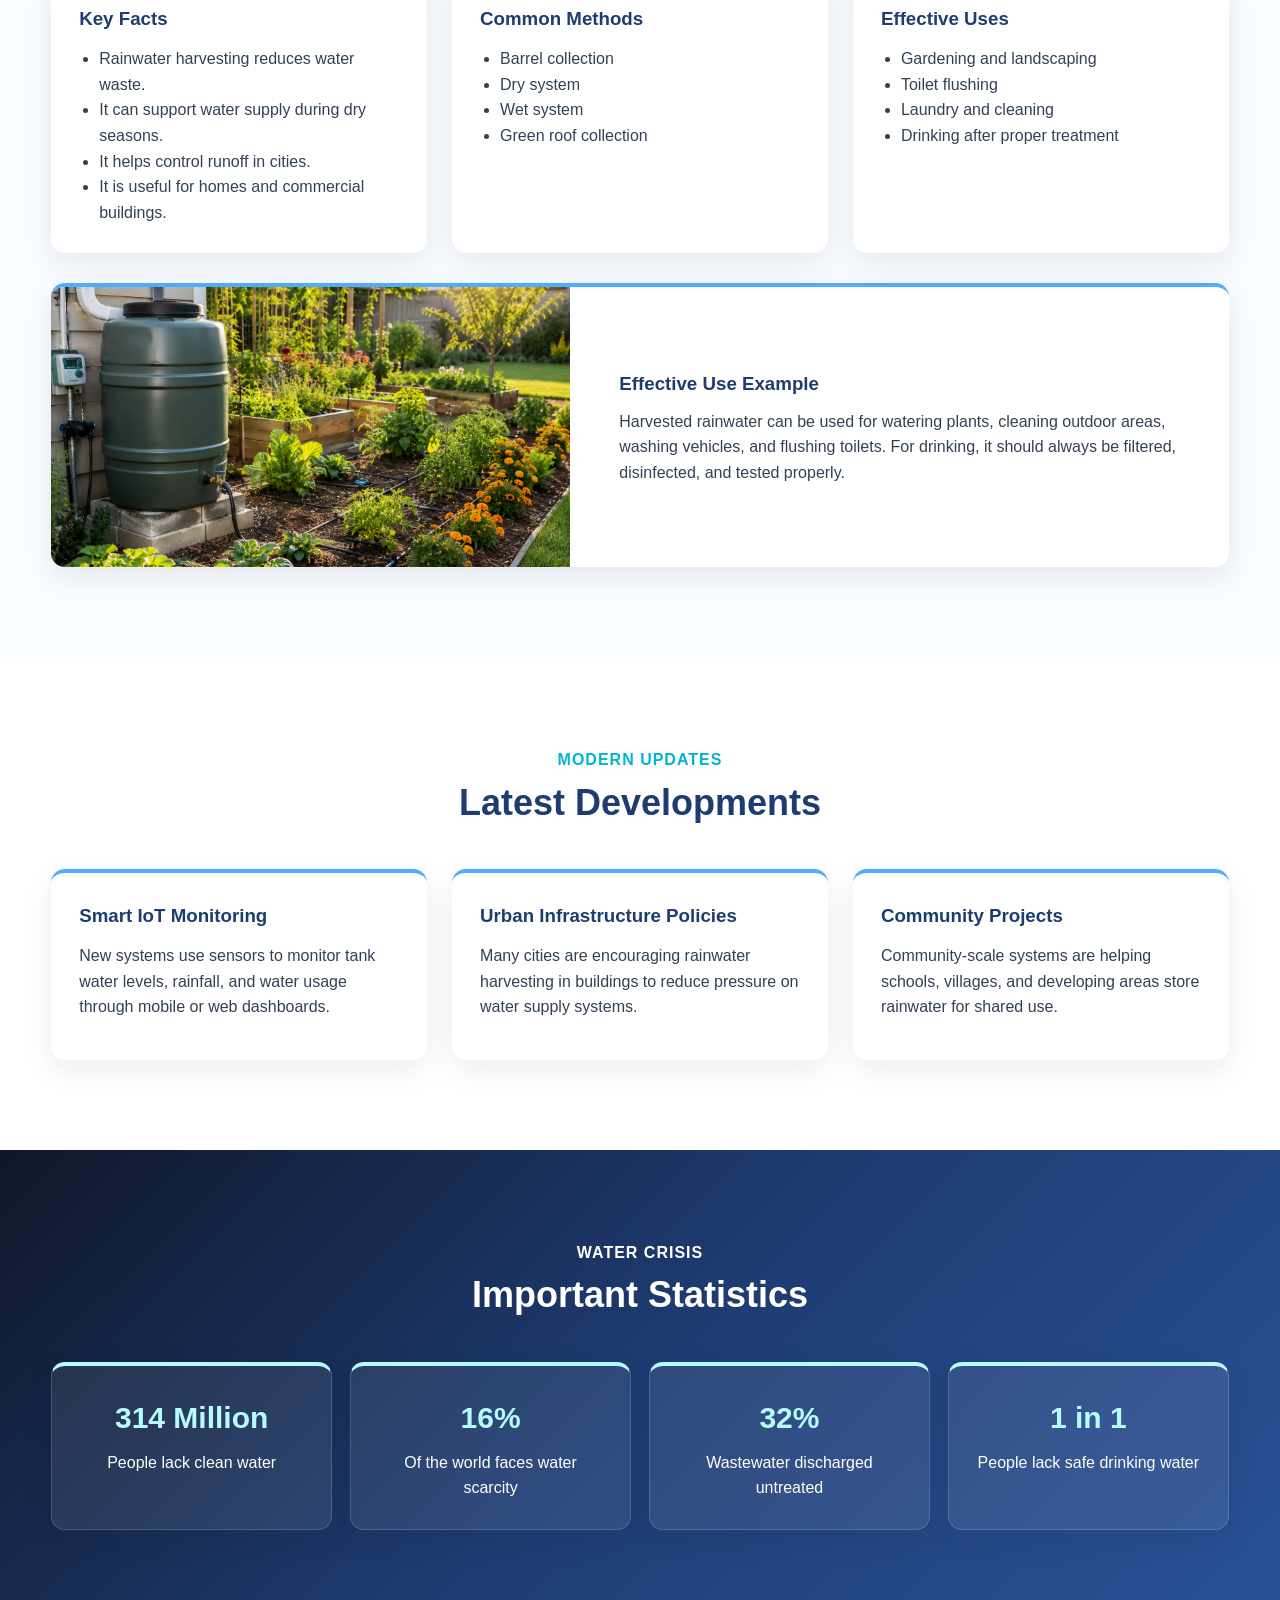
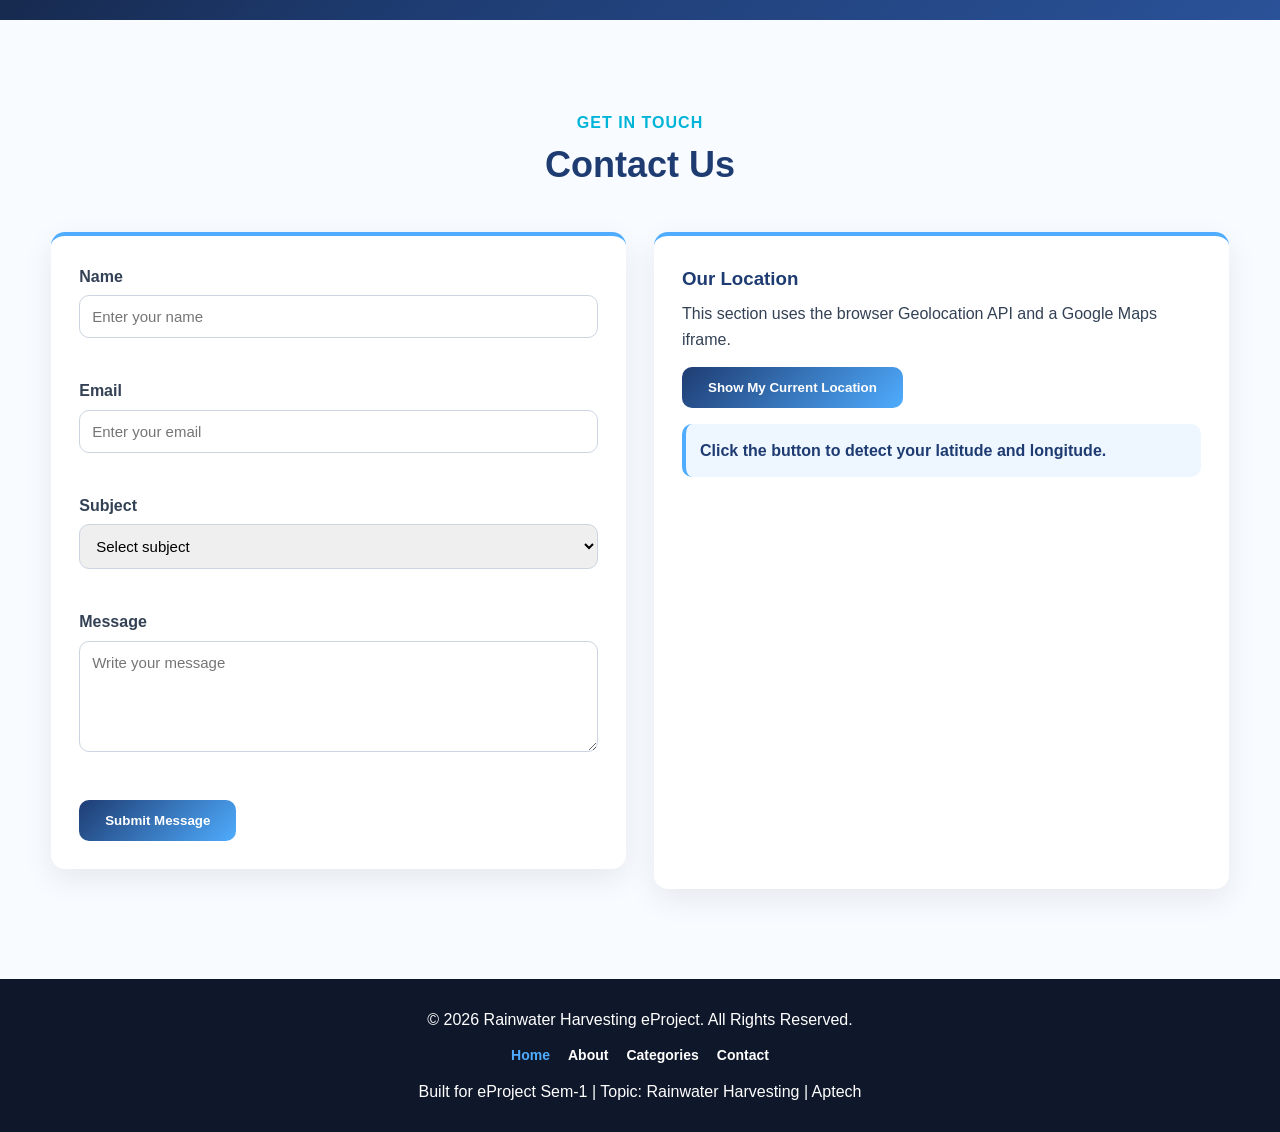
==== commit aa3f9402: "Add favicon Uses the page's own accent color against a dark ground, with initials derived from the p" ====
--- a/index.html
+++ b/index.html
@@ -5,6 +5,7 @@
     <meta charset="UTF-8">
     <meta name="viewport" content="width=device-width, initial-scale=1.0">
     <title>Rainwater Harvesting eProject | Aptech Learning</title>
+    <link rel="icon" type="image/svg+xml" href="assets/favicon.svg" />
     <meta name="description" content="A responsive Aptech rainwater harvesting eProject with educational sections, tabs, counters, contact form, geolocation, and Google Maps.">
     <link rel="canonical" href="https://fazal305.github.io/rainwater-harvesting-eproject/">
 
